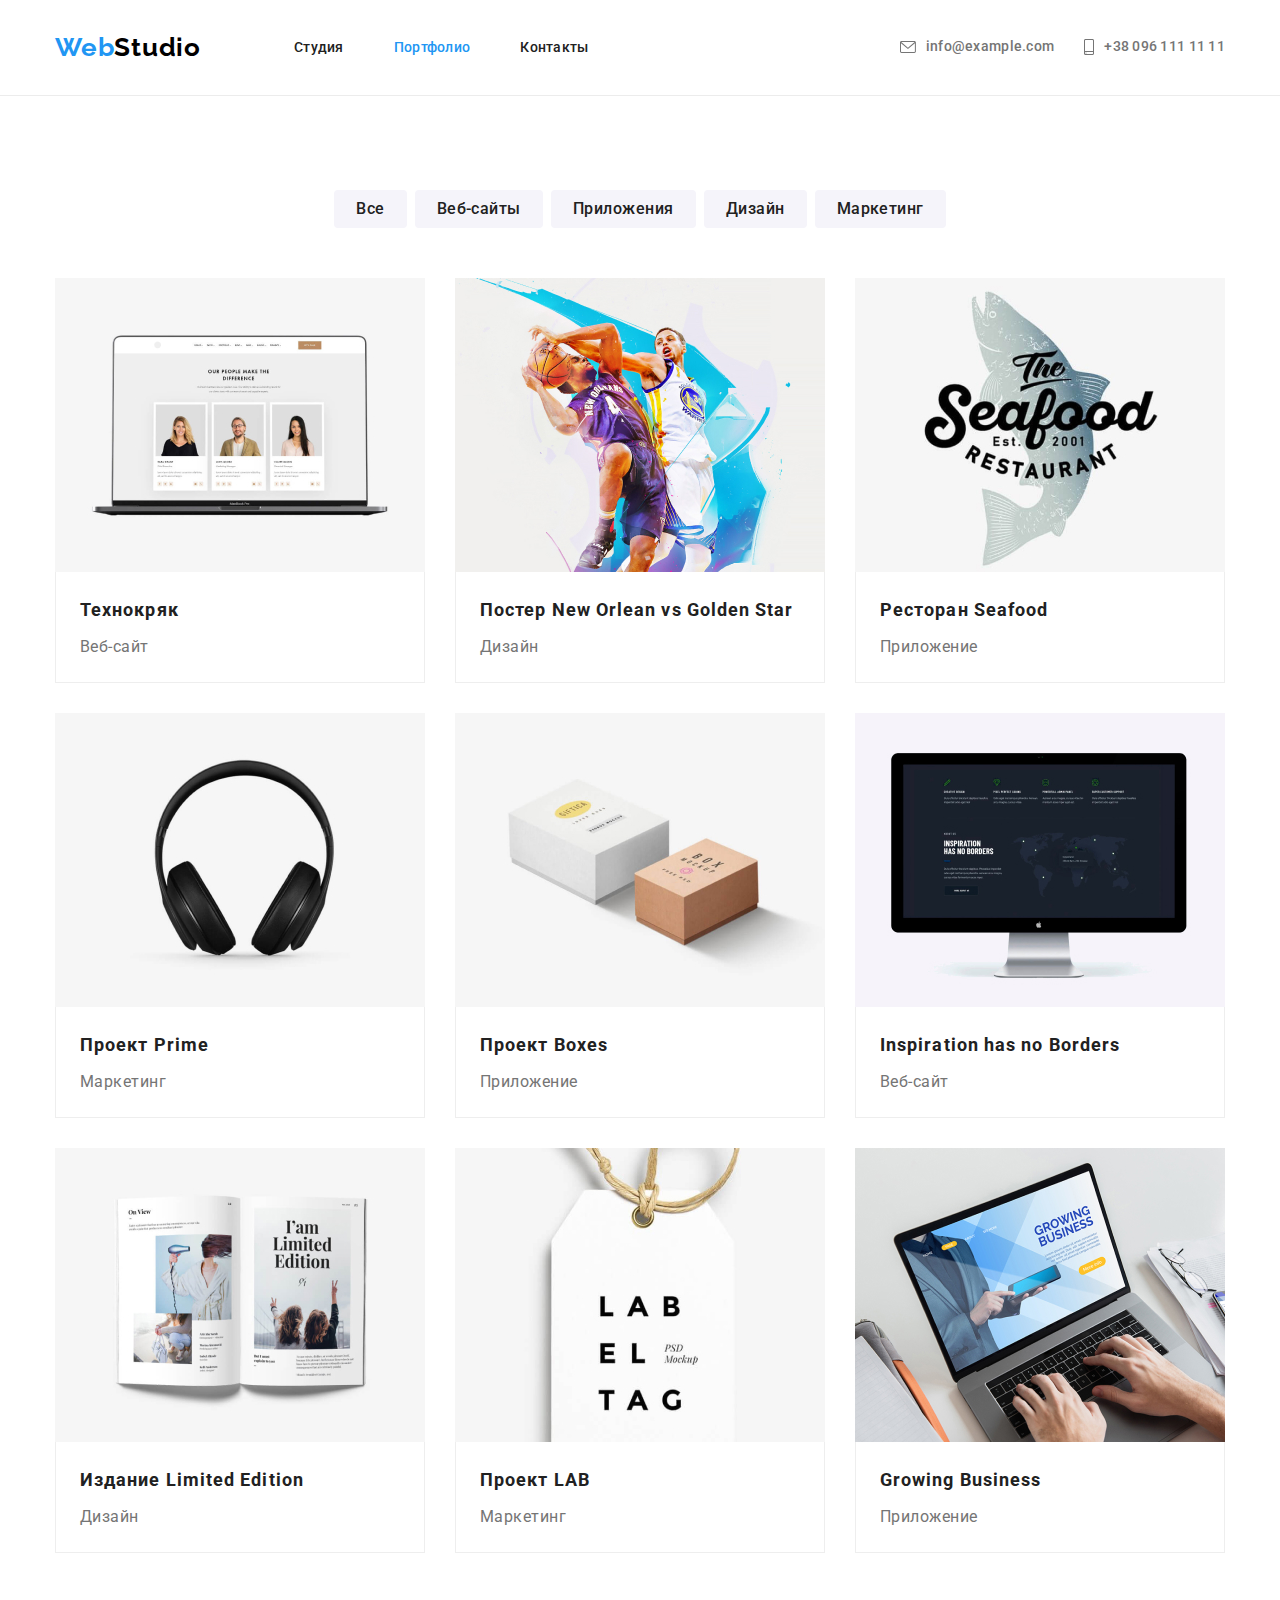
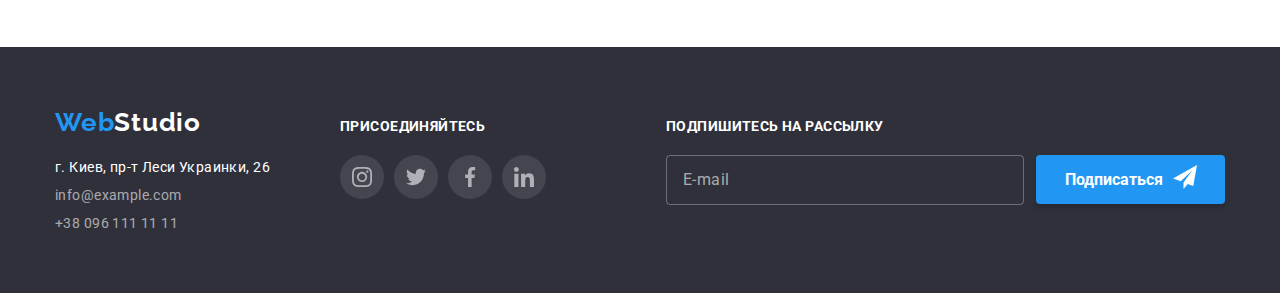
==== portfolio.html @ e426d153 "25041438" ====
<!DOCTYPE html>
<html lang="ru">

<head>
    <meta charset="UTF-8">
    <meta http-equiv="X-UA-Compatible" content="IE=edge">
    <meta name="viewport" content="width=device-width, initial-scale=1.0">
    <title>WebStudio</title>
    <link rel="preconnect" href="https://fonts.googleapis.com">
    <link rel="preconnect" href="https://fonts.gstatic.com" crossorigin>
    <link href="https://fonts.googleapis.com/css2?family=Raleway:wght@700&family=Roboto:wght@400;500;700;900&display=swap" rel="stylesheet">
    <link href="./css/style.css" rel="stylesheet">
    <link rel="stylesheet" href="https://cdnjs.cloudflare.com/ajax/libs/modern-normalize/1.0.0/modern-normalize.min.css" />
    <link rel="stylesheet" href="https://cdnjs.cloudflare.com/ajax/libs/modern-normalize/1.1.0/modern-normalize.min.css"
        integrity="sha512-wpPYUAdjBVSE4KJnH1VR1HeZfpl1ub8YT/NKx4PuQ5NmX2tKuGu6U/JRp5y+Y8XG2tV+wKQpNHVUX03MfMFn9Q=="
        crossorigin="anonymous" referrerpolicy="no-referrer" />
    <!-- <link href="./css/style.css" rel="stylesheet"> -->
    <link href="./css/main.min.css" rel="stylesheet">
</head>

<body>
    <header class="header">
        <div class="container header-container">
            <nav class="nav-bar">
                <a class="link page-logo page-logo_header" href="./index.html">Web<span
                        class="page-logo_span_header">Studio</span></a>
                <ul class="list nav-list">
                    <li class="nav-list__item">
                        <a class="link nav-list__link" href="./index.html">Студия</a>
                    </li>
                    <li class="nav-list__item">
                        <a class="link nav-list__link current" href="./portfolio.html">Портфолио</a>
                    </li>
                    <li class="nav-list__item">
                        <a class="link nav-list__link" href="./index.html">Контакты</a>
                    </li>
                </ul>
            </nav>
            <ul class="list header-contact">
                <li class="header-contact__item">
                    <a class="link contact contacts-mail" href="mailto:info@example.com">
                        <svg class="contact__svg" width="16px" height="12px">
                            <use href="./image/symbol-defs.svg#mail"></use>
                        </svg>info@example.com</a>
                </li>
                <li class="header-contact__item">
                    <a class="link contact contacts-tel" href="tel:+380961111111">
                        <svg class="contact__svg" width="10px" height="16px">
                            <use href="./image/symbol-defs.svg#tel"></use>
                        </svg>+38 096 111 11 11</a>
                </li>
            </ul>
        </div>
    </header>
   <main>
       <section class="section">
<div class="container container-bar">
            <ul class="list btn-bar">
                <li class="btn-bar-item"><button class="selection-btn" type="button">Все</button></li>
                <li class="btn-bar-item"><button class="selection-btn" type="button">Веб-сайты</button></li>
                <li class="btn-bar-item"><button class="selection-btn" type="button">Приложения</button></li>
                <li class="btn-bar-item"><button class="selection-btn" type="button">Дизайн</button></li>
                <li class="btn-bar-item"><button class="selection-btn" type="button">Маркетинг</button></li>
            </ul>
</div>
<div class="container">
            <ul class="list portfolio-list">
                <li class="portfolio-list-item">
                    <a href="" class="portfolio-link link">
                        <div class="overlay-container">
                    <img class="portfolio-img" src="./image/project-1.jpg" alt="Технокряк" width="370" height="294">
                    <p class="overlay">Ресурс предлагает комплексные предложения с разным уровнем функционала и сервисов. Все это позволит посетителю получить исчерпывающие сведения о компании или частном лице.</p>
                    </div>
                    <div class="portfolio-text-box">
                        <h2 class="portfolio-caption">Технокряк</h2>
                        <p class="portfolio-category">Веб-сайт</p>
                    </div></a>
                </li>
                <li class="portfolio-list-item">
                    <a href="" class="portfolio-link link">
                        <div class="overlay-container">
                        <img class="portfolio-img" src="./image/project-2.jpg" alt="Постер" width="370" height="294">
                        <p class="overlay">Ресурс предлагает комплексные предложения с разным уровнем функционала и сервисов. Все это позволит посетителю получить исчерпывающие сведения о компании или частном лице.</p>
                        </div>
                    <div class="portfolio-text-box">
                        <h2 class="portfolio-caption">Постер New Orlean vs Golden Star</h2>
                        <p class="portfolio-category">Дизайн</p>
                    </div></a>
                </li>
                <li class="portfolio-list-item">
                <a href="" class="portfolio-link link">
                    <div class="overlay-container">
                        <img class="portfolio-img" src="./image/project-3.jpg" alt="Приложение" width="370" height="294">
                        <p class="overlay">Ресурс предлагает комплексные предложения с разным уровнем функционала и сервисов. Все это позволит посетителю получить исчерпывающие сведения о компании или частном лице.</p>
                    </div>
                    <div class="portfolio-text-box">
                        <h2 class="portfolio-caption">Ресторан Seafood</h2>
                        <p class="portfolio-category">Приложение</p>
                    </div></a>
                </li>
                <li class="portfolio-list-item">
                    <a href="" class="portfolio-link link">
                    <div class="overlay-container">
                        <img class="portfolio-img" src="./image/project-4.jpg" alt="Маркетинг" width="370" height="294">
                        <p class="overlay">Ресурс предлагает комплексные предложения с разным уровнем функционала и сервисов. Все это позволит посетителю получить исчерпывающие сведения о компании или частном лице.</p>
                    </div>
                    <div class="portfolio-text-box">
                        <h2 class="portfolio-caption">Проект Prime</h2>
                        <p class="portfolio-category">Маркетинг</p>
                    </div></a>
                </li>
                <li class="portfolio-list-item">
                    <a href="" class="portfolio-link link">
                    <div class="overlay-container">
                        <img class="portfolio-img" src="./image/project-5.jpg" alt="Приложение" width="370" height="294">
                        <p class="overlay">Ресурс предлагает комплексные предложения с разным уровнем функционала и сервисов. Все это позволит посетителю получить исчерпывающие сведения о компании или частном лице.</p>
                    </div>
                    <div class="portfolio-text-box">
                        <h2 class="portfolio-caption">Проект Boxes</h2>
                        <p class="portfolio-category">Приложение</p>
                    </div></a>
                </li>
                <li class="portfolio-list-item">
                    <a href="" class="portfolio-link link">
                    <div class="overlay-container">
                        <img class="portfolio-img" src="./image/project-6.jpg" alt="Веб-сайт" width="370" height="294">
                        <p class="overlay">Ресурс предлагает комплексные предложения с разным уровнем функционала и сервисов. Все это позволит посетителю получить исчерпывающие сведения о компании или частном лице.</p>
                    </div>
                    <div class="portfolio-text-box">
                        <h2 class="portfolio-caption">Inspiration has no Borders</h2>
                        <p class="portfolio-category">Веб-сайт</p>
                    </div></a>
                </li>
                <li class="portfolio-list-item">
                    <a href="" class="portfolio-link link">
                    <div class="overlay-container">
                        <img class="portfolio-img" src="./image/project-7.jpg" alt="Дизайн" width="370" height="294">
                        <p class="overlay">Ресурс предлагает комплексные предложения с разным уровнем функционала и сервисов. Все это позволит посетителю получить исчерпывающие сведения о компании или частном лице.</p>
                    </div>
                    <div class="portfolio-text-box">
                        <h2 class="portfolio-caption">Издание Limited Edition</h2>
                        <p class="portfolio-category">Дизайн</p>
                    </div></a>
                </li>
                <li class="portfolio-list-item">
                    <a href="" class="portfolio-link link">
                    <div class="overlay-container">
                        <img class="portfolio-img" src="./image/project-8.jpg" alt="Постер" width="370" height="294">
                        <p class="overlay">Ресурс предлагает комплексные предложения с разным уровнем функционала и сервисов. Все это позволит посетителю получить исчерпывающие сведения о компании или частном лице.</p>
                    </div>
                    <div class="portfolio-text-box">
                        <h2 class="portfolio-caption">Проект LAB</h2>
                        <p class="portfolio-category">Маркетинг</p>
                   </div></a>
                </li>
                <li class="portfolio-list-item">
                    <a href="" class="portfolio-link link">
                    <div class="overlay-container">
                        <img class="portfolio-img" src="./image/project-9.jpg" alt="Приложение" width="370" height="294">
                        <p class="overlay">Ресурс предлагает комплексные предложения с разным уровнем функционала и сервисов. Все это позволит посетителю получить исчерпывающие сведения о компании или частном лице.</p>
                    </div>
                    <div class="portfolio-text-box">
                        <h2 class="portfolio-caption">Growing Business</h2>
                        <p class="portfolio-category">Приложение</p>
                    </div></a>
                </li>
            </ul>
</div>
       </section>
   </main>
    <footer class="page-footer">
        <div class="container footer-container">
            <div class="addres-container">
                <div class="page-logo_footer-container">
                    <a class="link page-logo_footer page-logo" href="./index.html">Web<span
                            class="page-logo__span_footer">Studio</span></a>
                </div>
                <address class="footer-address">
                    <ul class="list footer-address-list">
                        <li class="footer-address-list-item">
                            <a class="link footer-address-link" href="https://goo.gl/maps/qbivKNQmzpoVFrAQ6" target="_blank"
                                rel="noopener noreferrer">
                                г. Киев, пр-т Леси Украинки, 26
                            </a>
                        </li>
                        <li class="footer-address-list-item">
                            <a class="link footer-mail-link" href="mailto:info@example.com">info@example.com</a>
                        </li>
                        <li class="footer-address-list-item">
                            <a class="link footer-tel-link" href="tel:+380961111111">+38 096 111 11 11</a>
                        </li>
                    </ul>
                </address>
            </div>
            <div>
                <h2 class="social-title">присоединяйтесь</h2>
                <ul class="list soc-bar">
                    <li class="soc-item"><a href="" class="soc-link soc-link-footer">
                            <svg class="soc-svg">
                                <use href="./image/symbol-defs.svg#instagram"></use>
                            </svg>
                        </a></li>
                    <li class="soc-item"><a href="" class="soc-link soc-link-footer">
                            <svg class="soc-svg">
                                <use href="./image/symbol-defs.svg#twitter"></use>
                            </svg>
                        </a></li>
                    <li class="soc-item"><a href="" class="soc-link soc-link-footer">
                            <svg class="soc-svg">
                                <use href="./image/symbol-defs.svg#facebook"></use>
                            </svg>
                        </a></li>
                    <li class="soc-item"><a href="" class="soc-link soc-link-footer">
                            <svg class="soc-svg">
                                <use href="./image/symbol-defs.svg#linkedin"></use>
                            </svg>
                        </a></li>
                </ul>
            </div>
                <div class="subscribe-box">
                    <h2 class="social-title">Подпишитесь на рассылку</h2>
                    <form class="subscribe-form">
                            <input type="email" class="subscribe-input" placeholder="E-mail" required>
                            <button type="submit" class="modal-button modal-button-subscribe">Подписаться
                                <svg class="subscribe-svg" width="24px" height="24px">
                                    <use href="./image/symbol-defs.svg#send"></use>
                                </svg>
                            </button>
                    </form>
                </div>
        </div>
    </footer> 
</body>
</html>
---- css/style.css ----
/*=====START PAGE STUDIO=====*/
/*=====START HEADER=====*/

/*=====END HEADER=====*/
/*=====START MAIN=====*/

/*===START HERO===*/


/*===END HERO===*/




/*=====END MAIN=====*/
/*=====START FOOTER=====*/

/*=====END FOOTER=====*/
/*=====START PAGE PORTFOLIO=====*/
/*=====START MAIN=====*/


/*=====END MAIN=====*/
/*=====END PAGE PORTFOLIO=====*/



/* MODAL-WINDOW */

.modal-button-submit {

}
/* ===========HIDDEN============= */

/* ===========HIDDEN============= */
---- css/style.css ----
/*=====START PAGE STUDIO=====*/
/*=====START HEADER=====*/

/*=====END HEADER=====*/
/*=====START MAIN=====*/

/*===START HERO===*/


/*===END HERO===*/




/*=====END MAIN=====*/
/*=====START FOOTER=====*/

/*=====END FOOTER=====*/
/*=====START PAGE PORTFOLIO=====*/
/*=====START MAIN=====*/


/*=====END MAIN=====*/
/*=====END PAGE PORTFOLIO=====*/



/* MODAL-WINDOW */

.modal-button-submit {

}
/* ===========HIDDEN============= */

/* ===========HIDDEN============= */
---- css/main.min.css ----
:root{--accent-color: #2196f3;--title-color: #212121;--content-color: #757575;--second-content-color: #AFB1B8;--bg-color: #2f303a;--bg-btn-color-portfolio: #f5f4fa;--second-title-color: #ffffff;--first-font-family: "Roboto", sans-serif;--second-font-family: "Raleway", sans-serif}body{font-family:var(--first-font-family);color:var(--title-color)}h1,h2,h3,h4,p{margin-top:0;margin-bottom:0}button{padding:0;border:none;font:inherit;color:inherit;background-color:transparent}ul,ol{margin-top:0;margin-bottom:0;padding-left:0;list-style:none}img{display:block;max-width:100%;height:auto}.list{list-style:none}.link{text-decoration:none}body{font-family:var(--first-font-family);color:var(--title-color)}.section{padding-top:94px;padding-bottom:94px}.container{width:1200px;padding-left:15px;padding-right:15px;margin-left:auto;margin-right:auto}.page-logo{font-family:var(--second-font-family);font-weight:700;font-size:26px;line-height:1.19;letter-spacing:0.03em;color:#2196f3}.modal-button{display:flex;padding-left:32px;padding-right:32px;padding-top:10px;padding-bottom:10px;margin-left:auto;margin-right:auto;background:var(--accent-color);box-shadow:0px 4px 4px rgba(0,0,0,0.15);border-radius:4px;color:var(--second-title-color);cursor:pointer;font-family:var(--first-font-family);font-style:normal;font-weight:700;font-size:16px;line-height:1.87;transition:background-color 250ms cubic-bezier(0.4, 0, 0.2, 1)}.modal-button:hover,.modal-button:focus{background:#188ce8}.soc-bar{display:flex;justify-content:center}.soc-link{display:flex;width:44px;height:44px;justify-content:center;align-items:center;border-radius:50%;color:var(--second-content-color);transition:background-color 250ms cubic-bezier(0.4, 0, 0.2, 1)}.soc-link:hover,.soc-link:focus{background:var(--accent-color)}.soc-item:not(:last-child){margin-right:10px}.soc-svg{width:20px;height:20px;fill:currentColor}.soc-link:hover .soc-svg,.soc-link:focus .soc-svg{color:#ffffff}header{border-bottom:1px solid #ECECEC;padding-top:32px;padding-bottom:32px}.header-container{display:flex;align-items:center;justify-content:space-between}.page-logo_header{margin-right:93px}.page-logo_span_header{color:#000}.nav-bar{display:flex;align-items:center}.nav-list{display:flex;align-items:center}.nav-list__item:not(:last-child){margin-right:50px}.nav-list__link{font-weight:500;font-size:14px;line-height:1.14;letter-spacing:0.02em;color:var(--title-color);transition:color 250ms cubic-bezier(0.4, 0, 0.2, 1)}.nav-list__link:hover,.nav-list__link:focus{color:var(--accent-color)}.nav-list__link.current{color:var(--accent-color)}.header-contact{display:flex}.contact{display:flex;align-items:center;font-weight:500;font-size:14px;line-height:1.14;letter-spacing:0.02em;color:var(--content-color);transition:color 250ms cubic-bezier(0.4, 0, 0.2, 1)}.contact:hover,.contact:focus{color:var(--accent-color)}.header-contact__item:not(:last-child){margin-right:30px}.contact__svg{align-self:center;fill:currentColor;margin-right:10px}.contact:hover .contact__svg,.contact:focus .contact__svg{color:var(--accent-color)}.page-footer{background:var(--bg-color);padding-top:60px;padding-bottom:60px}.footer-container{display:flex;align-items:baseline}.page-logo__span_footer{color:var(--second-title-color)}.page-logo_footer-container{margin-bottom:20px}.footer-address-list-item:not(:last-child){margin-bottom:10px}.footer-address-link{font-style:normal;font-weight:400;font-size:14px;line-height:1.71px;letter-spacing:0.03em;color:var(--second-title-color);transition:color 250ms cubic-bezier(0.4, 0, 0.2, 1)}.footer-address-link:hover,.footer-address-link:focus{color:var(--accent-color)}.footer-mail-link{font-style:normal;font-weight:400;font-size:14px;line-height:1.71px;letter-spacing:0.03em;color:rgba(255,255,255,0.6);transition:color 250ms cubic-bezier(0.4, 0, 0.2, 1)}.footer-mail-link:hover,.footer-mail-link:focus{color:var(--accent-color)}.footer-tel-link{font-style:normal;font-weight:400;font-size:14px;line-height:1.71px;letter-spacing:0.03em;color:rgba(255,255,255,0.6);transition:color 250ms cubic-bezier(0.4, 0, 0.2, 1)}.footer-tel-link:hover,.footer-tel-link:focus{color:var(--accent-color)}.addres-container{margin-right:70px}.social-title{font-weight:700;font-size:14px;line-height:1.14;letter-spacing:0.03em;text-transform:uppercase;color:var(--second-title-color);margin-bottom:20px}.soc-link-footer{background-color:rgba(255,255,255,0.1);transition:background-color 250ms cubic-bezier(0.4, 0, 0.2, 1)}.visually-hiden{position:absolute;width:1px;height:1px;margin:-1px;border:0;padding:0;white-space:nowrap;clip-path:inset(100%);clip:rect(0 0 0 0);overflow:hidden}.selection-btn{font-weight:500;font-size:16px;line-height:1.62;text-align:center;letter-spacing:0.03em;color:var(--title-color);background:var(--bg-btn-color-portfolio);border-radius:4px;cursor:pointer;padding-left:22px;padding-right:22px;padding-top:6px;padding-bottom:6px;transition:color 250ms cubic-bezier(0.4, 0, 0.2, 1),box-shadow 250ms cubic-bezier(0.4, 0, 0.2, 1),background-color 250ms cubic-bezier(0.4, 0, 0.2, 1)}.selection-btn:hover,.selection-btn:focus{background:var(--accent-color);color:var(--second-title-color);cursor:pointer;box-shadow:0px 3px 1px rgba(0,0,0,0.1),0px 1px 2px rgba(0,0,0,0.08),0px 2px 2px rgba(0,0,0,0.12)}.container-bar{padding-bottom:50px}.btn-bar{display:flex;justify-content:center;cursor:pointer}.btn-bar-item:not(:last-child){margin-right:8px}.hero-section{padding-top:200px;padding-bottom:200px;background:var(--bg-color);text-align:center;background-image:linear-gradient(to right, rgba(47,48,58,0.4), rgba(47,48,58,0.4)),url(../image/background.jpg);background-repeat:no-repeat;background-position:center;background-size:cover}.top-caption{font-weight:900;font-size:44px;line-height:1.36;text-align:center;letter-spacing:0.06em;text-transform:uppercase;color:var(--second-title-color)}.modal-button-hero{margin-top:30px}.about-section{padding-top:0}.about-list{display:flex;justify-content:center}.about-caption{font-weight:700;font-size:36px;line-height:1.16;text-align:center;letter-spacing:0.03em;margin-bottom:50px;color:var(--title-color)}.about-list-item{position:relative}.about-list-item:not(:last-child){margin-right:30px}.about-overlay{font-family:var(--first-font-family);font-weight:700;font-size:14px;line-height:1.14;text-align:center;letter-spacing:0.03em;text-transform:uppercase;color:var(--second-title-color);background:rgba(47,48,58,0.8);width:100%;height:70px;padding-top:27px;padding-bottom:27px;position:absolute;bottom:0%;right:0%}.specificity-section{justify-content:center}.specificity-list{display:flex}.specificity-list-item{width:270px}.specificity-list-item:not(:last-child){margin-right:30px}.spc-div{display:flex;height:120px;width:270px;background-color:#f5f4fa;margin-bottom:30px;justify-content:center;align-items:center}.spc-svg{height:70px;width:70px}.specificity-list-caption{font-weight:700;font-size:14px;line-height:1.14;letter-spacing:0.03em;text-transform:uppercase;margin-bottom:10px;color:var(--title-color)}.specificity-content{font-weight:500;font-size:14px;line-height:1.71;letter-spacing:0.03em;color:var(--content-color)}.team-section{justify-content:center;background:#F5F4FA}.team-list-item{background:var(--content-color);box-shadow:0px 1px 3px rgba(0,0,0,0.12),0px 1px 1px rgba(0,0,0,0.14),0px 2px 1px rgba(0,0,0,0.2);border-radius:4px 4px 4px 4px}.team-list-item:not(:last-child){margin-right:30px}.team-caption{margin-bottom:50px;font-weight:700;font-size:36px;line-height:1.16;text-align:center;letter-spacing:0.03em;color:var(--title-color)}.team-profession{margin-bottom:10px}.team-img{border-radius:4px 4px 0px 0px}.team-text{padding-top:30px;padding-bottom:30px;background:#ffffff;border-radius:0px 0px 4px 4px}.team-name{margin-bottom:10px;font-weight:500;font-size:16px;line-height:1.18;text-align:center;letter-spacing:0.03em}.team-profession{font-weight:400;font-size:16px;line-height:1.18;text-align:center;letter-spacing:0.03em;color:var(--content-color)}.team-list{display:flex}.progect-title{font-family:var(--first-font-family);font-weight:700;font-size:36px;line-height:1.16;text-align:center;letter-spacing:0.03em}.progects{display:flex;justify-content:center;align-items:center;margin-top:50px}.progect-item:not(:last-child){margin-right:30px}.progect-link{display:flex;justify-content:center;align-items:center;width:170px;height:92px;color:var(--second-content-color);border-radius:4px;border:solid 1px;transition:color 250ms cubic-bezier(0.4, 0, 0.2, 1),border-color 250ms cubic-bezier(0.4, 0, 0.2, 1)}.progect-link:hover,.progect-link:focus{color:var(--accent-color)}.progect-svg{fill:currentColor}.progect-link:hover .progect-svg,.progect-link:focus .progect-svg{color:var(--accent-color)}.portfolio-caption{margin-bottom:4px;font-weight:700;font-size:18px;line-height:2;letter-spacing:0.06em;color:var(--title-color)}.portfolio-category{font-weight:normal;font-size:16px;line-height:1.87;letter-spacing:0.03em;color:var(--content-color)}.portfolio-list{display:flex;flex-wrap:wrap}.portfolio-list-item{width:370px;margin-right:30px;margin-bottom:30px}.portfolio-list-item:nth-last-child(-n+3){margin-bottom:0}.portfolio-list-item:nth-child(3n){margin-right:0}.portfolio-text-box{padding-top:20px;padding-bottom:20px;padding-left:24px;padding-right:24px;border-right:1px solid #eeeeee;border-left:1px solid #eeeeee;border-bottom:1px solid #eeeeee}.portfolio-link{transition:box-shadow 250ms cubic-bezier(0.4, 0, 0.2, 1)}.portfolio-link:hover,.portfolio-link:focus{display:block;box-shadow:0px 1px 1px rgba(0,0,0,0.12),0px 4px 4px rgba(0,0,0,0.06),1px 4px 6px rgba(0,0,0,0.16)}.overlay-container{position:relative;overflow:hidden}.overlay{font-family:var(--first-font-family);color:var(--second-title-color);font-weight:400;font-size:18px;line-height:1.55;letter-spacing:0.03em;padding-left:24px;padding-right:24px;padding-top:63px;padding-bottom:63px;position:absolute;top:0%;left:0%;width:100%;height:100%;background:rgba(33,150,243,0.9);overflow:auto;transform:translateY(100%);transition:transform 250ms cubic-bezier(0.4, 0, 0.2, 1)}.portfolio-link:hover .overlay,.portfolio-link:focus .overlay{transform:translateY(0%)}.backdrop{position:fixed;left:0%;top:0%;width:100vw;height:100vh;background:rgba(0,0,0,0.2);transition:opacity 250ms cubic-bezier(0.4, 0, 0.2, 1),visibility 250ms cubic-bezier(0.4, 0, 0.2, 1)}.backdrop.is-hidden{opacity:0;visibility:hidden;pointer-events:none}.modal{display:block;padding:40px;position:absolute;top:50%;left:50%;transform:translate(-50%, -50%);width:528px;background:#FFFFFF;border-radius:4px 4px 4px 4px}.backdrop-modal-button{position:absolute;top:8px;right:8px;width:30px;height:30px;border-radius:50%;border:1px solid rgba(0,0,0,0.1);justify-content:center;align-items:center;color:#000;cursor:pointer}.modal-button-svg{fill:currentColor;transition:fill 250ms cubic-bezier(0.4, 0, 0.2, 1)}.backdrop-modal-button:hover .modal-button-svg,.backdrop-modal-button:focus .modal-button-svg{fill:var(--accent-color)}.modal-form{font-weight:400}.modal-title{margin-bottom:12px;font-family:var(--first-font-family);font-weight:700;font-size:20px;line-height:1.15;text-align:center;letter-spacing:0.03em;color:var(--title-color)}.modal-label{display:inline-block;margin-bottom:4px;font-size:12px;line-height:1.16;letter-spacing:0.01em;color:var(--content-color)}.modal-input-box{position:relative;width:100%;height:100%;margin-bottom:10px}.modal-imput{padding-left:42px;width:100%;height:40px;border:1px solid rgba(33,33,33,0.2);box-sizing:border-box;border-radius:4px;transition:border-color 250ms cubic-bezier(0.4, 0, 0.2, 1)}.modal-imput:focus{outline:none;border-color:var(--accent-color)}.modal-input-svg{position:absolute;top:50%;transform:translateY(-50%);left:12px;fill:#212121;transition:fill 250ms cubic-bezier(0.4, 0, 0.2, 1)}.modal-imput:focus+.modal-input-svg{fill:var(--accent-color)}.modal-comment{padding-top:12px;padding-bottom:12px;padding-left:16px;padding-right:16px;margin-bottom:20px;width:100%;height:120px;border:1px solid rgba(33,33,33,0.2);box-sizing:border-box;border-radius:4px;resize:none;transition:border-color 250ms cubic-bezier(0.4, 0, 0.2, 1)}.modal-comment:focus{outline:none;border-color:var(--accent-color)}.modal-comment::placeholder{font-weight:400;font-size:14px;line-height:16px;letter-spacing:0.01em;color:rgba(117,117,117,0.5)}.conditions-box{display:flex;justify-content:center;align-items:center;margin-bottom:30px;font-size:12px;line-height:1.16;letter-spacing:0.01em;color:var(--content-color);margin-bottom:30px}.conditions-link{margin-left:4px;color:#2196F3}.codition-label{display:flex;align-items:center}.codition-label::before{content:"";display:inline-block;width:16px;height:15px;border-radius:4px;border:2px solid #212121;margin-right:9px;transform:background-color 250ms cubic-bezier(0.4, 0, 0.2, 1)}.conditions-check:checked+.codition-label::before{background-color:var(--accent-color);background-image:url(../image/checked.svg);background-repeat:no-repeat;background-position:50% 50%;border:0}.conditions-check:hover+.codition-label::before,.conditions-check:focus+.codition-label::before{border-color:var(--accent-color)}.subscribe-box{margin-left:auto}.subscribe-form{display:flex;align-items:center}.subscribe-input::placeholder{font-weight:400;font-size:16px;line-height:1.25;letter-spacing:0.03em;color:rgba(255,255,255,0.6)}.subscribe-input{width:358px;height:50px;padding-left:16px;align-items:center;background-color:transparent;border:1px solid rgba(255,255,255,0.3);border-radius:4px;font-weight:400;font-size:16px;line-height:1.25;letter-spacing:0.03em;color:var(--second-title-color)}.modal-button-subscribe{margin-left:12px;padding-left:29px;padding-right:28px}.subscribe-svg{fill:currentColor;margin-left:10px}
/*# sourceMappingURL=main.min.css.map */
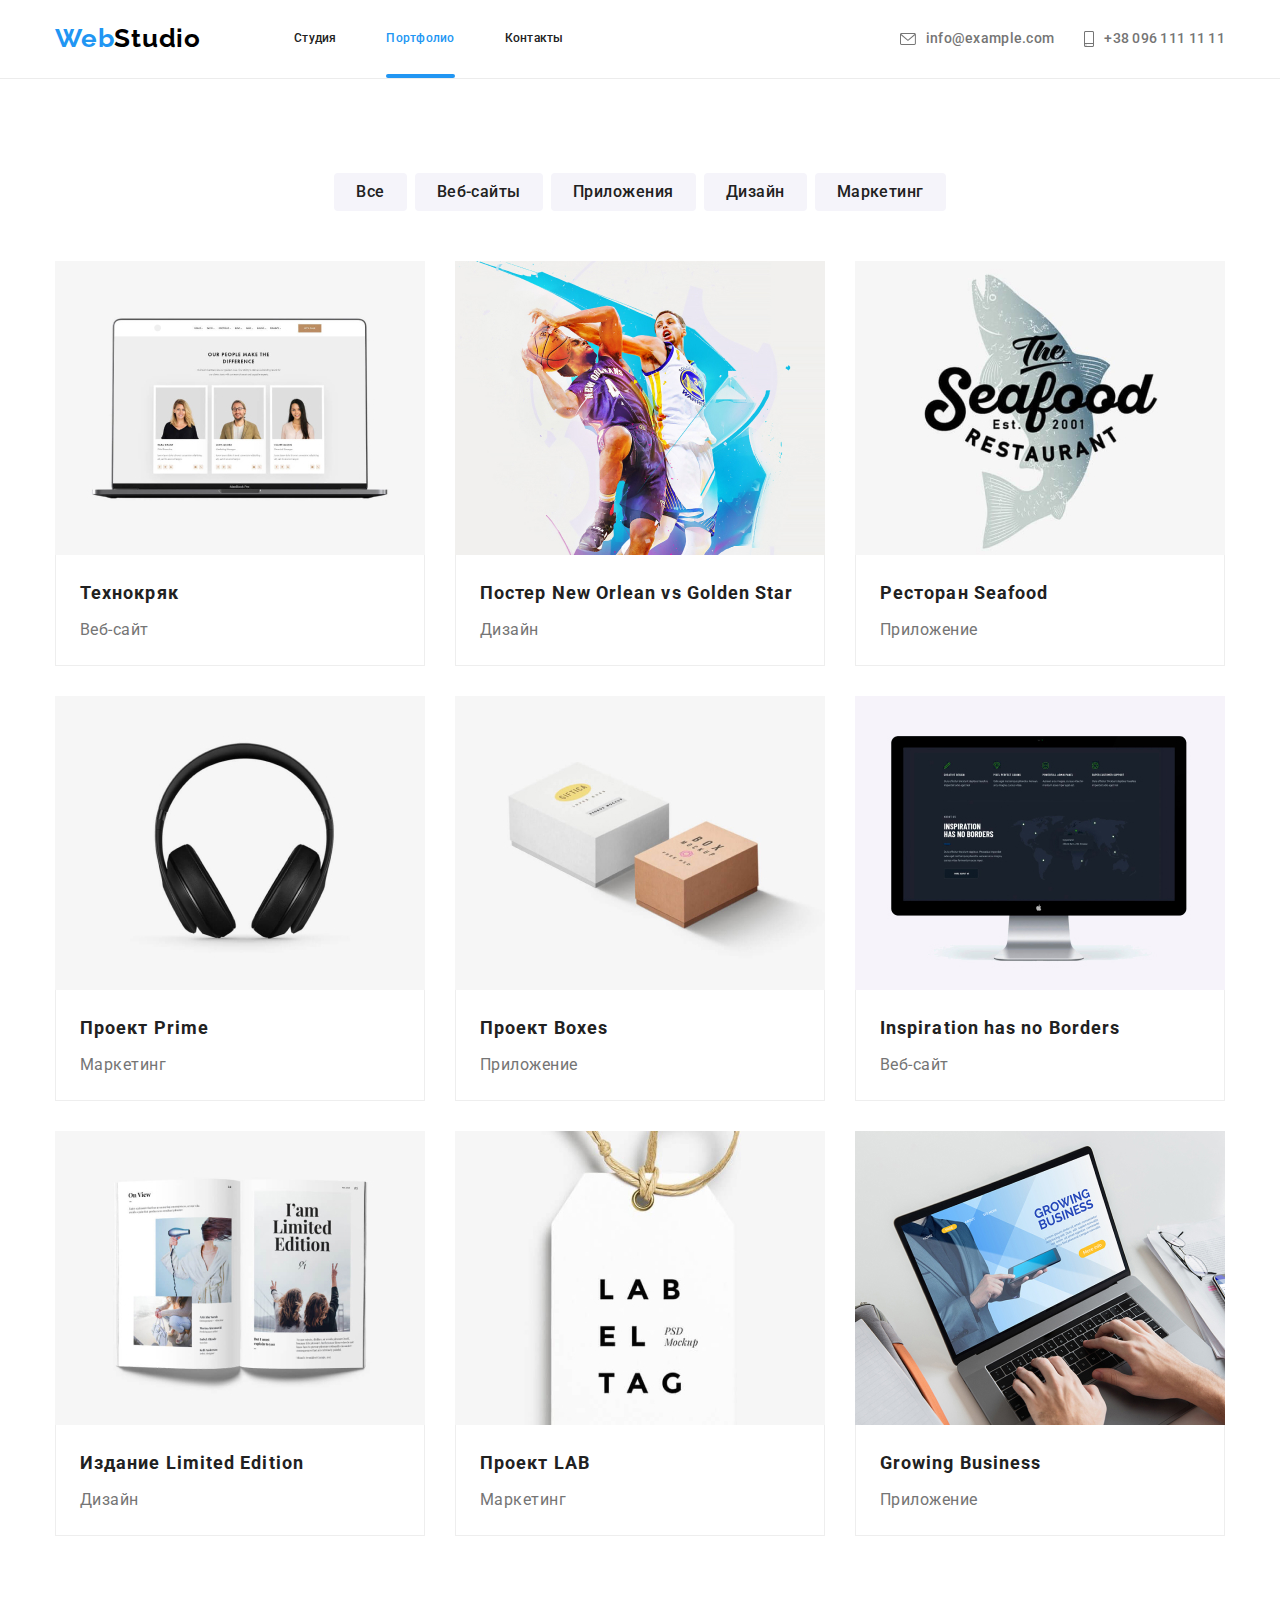
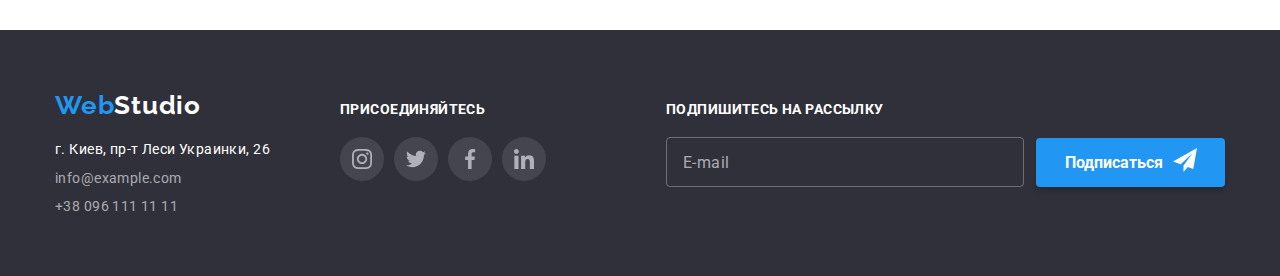
==== commit e1ff49b4: "04051732" ====
--- a/portfolio.html
+++ b/portfolio.html
@@ -19,39 +19,90 @@
 </head>
 
 <body>
-    <header class="header">
-        <div class="container header-container">
-            <nav class="nav-bar">
-                <a class="link page-logo page-logo_header" href="./index.html">Web<span
-                        class="page-logo_span_header">Studio</span></a>
-                <ul class="list nav-list">
-                    <li class="nav-list__item">
-                        <a class="link nav-list__link" href="./index.html">Студия</a>
-                    </li>
-                    <li class="nav-list__item">
-                        <a class="link nav-list__link current" href="./portfolio.html">Портфолио</a>
-                    </li>
-                    <li class="nav-list__item">
-                        <a class="link nav-list__link" href="./index.html">Контакты</a>
-                    </li>
-                </ul>
-            </nav>
-            <ul class="list header-contact">
-                <li class="header-contact__item">
-                    <a class="link contact contacts-mail" href="mailto:info@example.com">
-                        <svg class="contact__svg" width="16px" height="12px">
-                            <use href="./image/symbol-defs.svg#mail"></use>
-                        </svg>info@example.com</a>
-                </li>
-                <li class="header-contact__item">
-                    <a class="link contact contacts-tel" href="tel:+380961111111">
-                        <svg class="contact__svg" width="10px" height="16px">
-                            <use href="./image/symbol-defs.svg#tel"></use>
-                        </svg>+38 096 111 11 11</a>
+<header class="header">
+    <div class="container header-container">
+        <a class="link page-logo page-logo_header" href="./index.html">Web<span
+                class="page-logo_span_header">Studio</span></a>
+        <nav class="nav-bar">
+            <ul class="list nav-list">
+                <li class="nav-list__item">
+                    <a class="link nav-list__link" href="./index.html">Студия</a>
+                </li>
+                <li class="nav-list__item">
+                    <a class="link nav-list__link current" href="./portfolio.html">Портфолио</a>
+                </li>
+                <li class="nav-list__item">
+                    <a class="link nav-list__link" href="./index.html">Контакты</a>
+                </li>
+            </ul>
+        </nav>
+        <ul class="list header-contact">
+            <li class="header-contact__item">
+                <a class="link contact contacts-mail" href="mailto:info@example.com">
+                    <svg class="contact__svg" width="16px" height="12px">
+                        <use href="./image/symbol-defs.svg#mail"></use>
+                    </svg>info@example.com</a>
+            </li>
+            <li class="header-contact__item">
+                <a class="link contact contacts-tel" href="tel:+380961111111">
+                    <svg class="contact__svg" width="10px" height="16px">
+                        <use href="./image/symbol-defs.svg#tel"></use>
+                    </svg>+38 096 111 11 11</a>
+            </li>
+        </ul>
+        <button type="button" class="button menu-btn" data-menu-open>
+            <svg class="menu-btn__icon" width="40px" height="40px">
+                <use href="./image/symbol-defs.svg#menu-icon"></use>
+            </svg>
+        </button>
+    </div>
+    <!-- ==============================MOBILE-MENU-START=========================== -->
+    <div class="mobile-menu" data-menu>
+        <div class="container mobile-menu__container">
+            <button type="button" class="buttuo mobile-menu__slose-btn" data-menu-close>
+                <svg class="mobile-menu__icon" width="40px" height="40px">
+                    <use href="./image/symbol-defs.svg#close-mobile"></use>
+                </svg>
+            </button>
+            <ul class="list mobile-menu__list">
+                <li class="mobile-menu__list-item">
+                    <a href="./index.html" class="link mobile-menu__link current">Студия</a>
+                </li>
+                <li class="mobile-menu__list-item">
+                    <a href="./portfolio.html" class="link mobile-menu__link">Портфолио</a>
+                </li>
+                <li class="mobile-menu__list-item">
+                    <a href="" class="link mobile-menu__link">Контакты</a>
+                </li>
+            </ul>
+            <ul class="list mobile-menu__contact">
+                <li class="mobile-menu__contact_item">
+                    <a class="link mobile-menu__contact_link" href="tel:+380961111111">
+                        +38 096 111 11 11</a>
+                </li>
+                <li class="mobile-menu__contact_item">
+                    <a class="link mobile-menu__contact_link_mail" href="mailto:info@example.com">
+                        info@example.com</a>
+                </li>
+            </ul>
+            <ul class="list mobile-menu__soc-bar">
+                <li class="mobile-menu__soc-bar-item">
+                    <a href="" class="link mobile-menu__soc-bar-link">twitter</a>
+                </li>
+                <li class="mobile-menu__soc-bar-item">
+                    <a href="" class="link mobile-menu__soc-bar-link">facebook</a>
+                </li>
+                <li class="mobile-menu__soc-bar-item">
+                    <a href="" class="link mobile-menu__soc-bar-link">linkedin</a>
+                </li>
+                <li class="mobile-menu__soc-bar-item">
+                    <a href="" class="link mobile-menu__soc-bar-link">instagram</a>
                 </li>
             </ul>
         </div>
-    </header>
+    </div>
+    <!-- ==============================MOBILE-MENU-END=========================== -->
+</header>
    <main>
        <section class="section">
 <div class="container container-bar">
@@ -170,7 +221,7 @@
    </main>
     <footer class="page-footer">
         <div class="container footer-container">
-            <div class="addres-container">
+            <div class="footer-container__item addres-container">
                 <div class="page-logo_footer-container">
                     <a class="link page-logo_footer page-logo" href="./index.html">Web<span
                             class="page-logo__span_footer">Studio</span></a>
@@ -192,7 +243,7 @@
                     </ul>
                 </address>
             </div>
-            <div>
+            <div class="footer-container__item">
                 <h2 class="social-title">присоединяйтесь</h2>
                 <ul class="list soc-bar">
                     <li class="soc-item"><a href="" class="soc-link soc-link-footer">
@@ -217,18 +268,19 @@
                         </a></li>
                 </ul>
             </div>
-                <div class="subscribe-box">
-                    <h2 class="social-title">Подпишитесь на рассылку</h2>
-                    <form class="subscribe-form">
-                            <input type="email" class="subscribe-input" placeholder="E-mail" required>
-                            <button type="submit" class="modal-button modal-button-subscribe">Подписаться
-                                <svg class="subscribe-svg" width="24px" height="24px">
-                                    <use href="./image/symbol-defs.svg#send"></use>
-                                </svg>
-                            </button>
-                    </form>
-                </div>
+            <div class="footer-container__item subscribe-box">
+                <h2 class="social-title">Подпишитесь на рассылку</h2>
+                <form class="subscribe-form">
+                    <input type="email" class="subscribe-input" placeholder="E-mail" required>
+                    <button type="submit" class="modal-button modal-button-subscribe">Подписаться
+                        <svg class="subscribe-svg" width="24px" height="24px">
+                            <use href="./image/symbol-defs.svg#send"></use>
+                        </svg>
+                    </button>
+                </form>
+            </div>
         </div>
-    </footer> 
+    </footer>
+    <script src="./js/menu.js"></script>
 </body>
 </html>--- a/css/main.min.css
+++ b/css/main.min.css
@@ -1,2 +1,2 @@
-:root{--accent-color: #2196f3;--title-color: #212121;--content-color: #757575;--second-content-color: #AFB1B8;--bg-color: #2f303a;--bg-btn-color-portfolio: #f5f4fa;--second-title-color: #ffffff;--first-font-family: "Roboto", sans-serif;--second-font-family: "Raleway", sans-serif}body{font-family:var(--first-font-family);color:var(--title-color)}h1,h2,h3,h4,p{margin-top:0;margin-bottom:0}button{padding:0;border:none;font:inherit;color:inherit;background-color:transparent}ul,ol{margin-top:0;margin-bottom:0;padding-left:0;list-style:none}img{display:block;max-width:100%;height:auto}.list{list-style:none}.link{text-decoration:none}body{font-family:var(--first-font-family);color:var(--title-color)}.section{padding-top:94px;padding-bottom:94px}.container{width:1200px;padding-left:15px;padding-right:15px;margin-left:auto;margin-right:auto}.page-logo{font-family:var(--second-font-family);font-weight:700;font-size:26px;line-height:1.19;letter-spacing:0.03em;color:#2196f3}.modal-button{display:flex;padding-left:32px;padding-right:32px;padding-top:10px;padding-bottom:10px;margin-left:auto;margin-right:auto;background:var(--accent-color);box-shadow:0px 4px 4px rgba(0,0,0,0.15);border-radius:4px;color:var(--second-title-color);cursor:pointer;font-family:var(--first-font-family);font-style:normal;font-weight:700;font-size:16px;line-height:1.87;transition:background-color 250ms cubic-bezier(0.4, 0, 0.2, 1)}.modal-button:hover,.modal-button:focus{background:#188ce8}.soc-bar{display:flex;justify-content:center}.soc-link{display:flex;width:44px;height:44px;justify-content:center;align-items:center;border-radius:50%;color:var(--second-content-color);transition:background-color 250ms cubic-bezier(0.4, 0, 0.2, 1)}.soc-link:hover,.soc-link:focus{background:var(--accent-color)}.soc-item:not(:last-child){margin-right:10px}.soc-svg{width:20px;height:20px;fill:currentColor}.soc-link:hover .soc-svg,.soc-link:focus .soc-svg{color:#ffffff}header{border-bottom:1px solid #ECECEC;padding-top:32px;padding-bottom:32px}.header-container{display:flex;align-items:center;justify-content:space-between}.page-logo_header{margin-right:93px}.page-logo_span_header{color:#000}.nav-bar{display:flex;align-items:center}.nav-list{display:flex;align-items:center}.nav-list__item:not(:last-child){margin-right:50px}.nav-list__link{font-weight:500;font-size:14px;line-height:1.14;letter-spacing:0.02em;color:var(--title-color);transition:color 250ms cubic-bezier(0.4, 0, 0.2, 1)}.nav-list__link:hover,.nav-list__link:focus{color:var(--accent-color)}.nav-list__link.current{color:var(--accent-color)}.header-contact{display:flex}.contact{display:flex;align-items:center;font-weight:500;font-size:14px;line-height:1.14;letter-spacing:0.02em;color:var(--content-color);transition:color 250ms cubic-bezier(0.4, 0, 0.2, 1)}.contact:hover,.contact:focus{color:var(--accent-color)}.header-contact__item:not(:last-child){margin-right:30px}.contact__svg{align-self:center;fill:currentColor;margin-right:10px}.contact:hover .contact__svg,.contact:focus .contact__svg{color:var(--accent-color)}.page-footer{background:var(--bg-color);padding-top:60px;padding-bottom:60px}.footer-container{display:flex;align-items:baseline}.page-logo__span_footer{color:var(--second-title-color)}.page-logo_footer-container{margin-bottom:20px}.footer-address-list-item:not(:last-child){margin-bottom:10px}.footer-address-link{font-style:normal;font-weight:400;font-size:14px;line-height:1.71px;letter-spacing:0.03em;color:var(--second-title-color);transition:color 250ms cubic-bezier(0.4, 0, 0.2, 1)}.footer-address-link:hover,.footer-address-link:focus{color:var(--accent-color)}.footer-mail-link{font-style:normal;font-weight:400;font-size:14px;line-height:1.71px;letter-spacing:0.03em;color:rgba(255,255,255,0.6);transition:color 250ms cubic-bezier(0.4, 0, 0.2, 1)}.footer-mail-link:hover,.footer-mail-link:focus{color:var(--accent-color)}.footer-tel-link{font-style:normal;font-weight:400;font-size:14px;line-height:1.71px;letter-spacing:0.03em;color:rgba(255,255,255,0.6);transition:color 250ms cubic-bezier(0.4, 0, 0.2, 1)}.footer-tel-link:hover,.footer-tel-link:focus{color:var(--accent-color)}.addres-container{margin-right:70px}.social-title{font-weight:700;font-size:14px;line-height:1.14;letter-spacing:0.03em;text-transform:uppercase;color:var(--second-title-color);margin-bottom:20px}.soc-link-footer{background-color:rgba(255,255,255,0.1);transition:background-color 250ms cubic-bezier(0.4, 0, 0.2, 1)}.visually-hiden{position:absolute;width:1px;height:1px;margin:-1px;border:0;padding:0;white-space:nowrap;clip-path:inset(100%);clip:rect(0 0 0 0);overflow:hidden}.selection-btn{font-weight:500;font-size:16px;line-height:1.62;text-align:center;letter-spacing:0.03em;color:var(--title-color);background:var(--bg-btn-color-portfolio);border-radius:4px;cursor:pointer;padding-left:22px;padding-right:22px;padding-top:6px;padding-bottom:6px;transition:color 250ms cubic-bezier(0.4, 0, 0.2, 1),box-shadow 250ms cubic-bezier(0.4, 0, 0.2, 1),background-color 250ms cubic-bezier(0.4, 0, 0.2, 1)}.selection-btn:hover,.selection-btn:focus{background:var(--accent-color);color:var(--second-title-color);cursor:pointer;box-shadow:0px 3px 1px rgba(0,0,0,0.1),0px 1px 2px rgba(0,0,0,0.08),0px 2px 2px rgba(0,0,0,0.12)}.container-bar{padding-bottom:50px}.btn-bar{display:flex;justify-content:center;cursor:pointer}.btn-bar-item:not(:last-child){margin-right:8px}.hero-section{padding-top:200px;padding-bottom:200px;background:var(--bg-color);text-align:center;background-image:linear-gradient(to right, rgba(47,48,58,0.4), rgba(47,48,58,0.4)),url(../image/background.jpg);background-repeat:no-repeat;background-position:center;background-size:cover}.top-caption{font-weight:900;font-size:44px;line-height:1.36;text-align:center;letter-spacing:0.06em;text-transform:uppercase;color:var(--second-title-color)}.modal-button-hero{margin-top:30px}.about-section{padding-top:0}.about-list{display:flex;justify-content:center}.about-caption{font-weight:700;font-size:36px;line-height:1.16;text-align:center;letter-spacing:0.03em;margin-bottom:50px;color:var(--title-color)}.about-list-item{position:relative}.about-list-item:not(:last-child){margin-right:30px}.about-overlay{font-family:var(--first-font-family);font-weight:700;font-size:14px;line-height:1.14;text-align:center;letter-spacing:0.03em;text-transform:uppercase;color:var(--second-title-color);background:rgba(47,48,58,0.8);width:100%;height:70px;padding-top:27px;padding-bottom:27px;position:absolute;bottom:0%;right:0%}.specificity-section{justify-content:center}.specificity-list{display:flex}.specificity-list-item{width:270px}.specificity-list-item:not(:last-child){margin-right:30px}.spc-div{display:flex;height:120px;width:270px;background-color:#f5f4fa;margin-bottom:30px;justify-content:center;align-items:center}.spc-svg{height:70px;width:70px}.specificity-list-caption{font-weight:700;font-size:14px;line-height:1.14;letter-spacing:0.03em;text-transform:uppercase;margin-bottom:10px;color:var(--title-color)}.specificity-content{font-weight:500;font-size:14px;line-height:1.71;letter-spacing:0.03em;color:var(--content-color)}.team-section{justify-content:center;background:#F5F4FA}.team-list-item{background:var(--content-color);box-shadow:0px 1px 3px rgba(0,0,0,0.12),0px 1px 1px rgba(0,0,0,0.14),0px 2px 1px rgba(0,0,0,0.2);border-radius:4px 4px 4px 4px}.team-list-item:not(:last-child){margin-right:30px}.team-caption{margin-bottom:50px;font-weight:700;font-size:36px;line-height:1.16;text-align:center;letter-spacing:0.03em;color:var(--title-color)}.team-profession{margin-bottom:10px}.team-img{border-radius:4px 4px 0px 0px}.team-text{padding-top:30px;padding-bottom:30px;background:#ffffff;border-radius:0px 0px 4px 4px}.team-name{margin-bottom:10px;font-weight:500;font-size:16px;line-height:1.18;text-align:center;letter-spacing:0.03em}.team-profession{font-weight:400;font-size:16px;line-height:1.18;text-align:center;letter-spacing:0.03em;color:var(--content-color)}.team-list{display:flex}.progect-title{font-family:var(--first-font-family);font-weight:700;font-size:36px;line-height:1.16;text-align:center;letter-spacing:0.03em}.progects{display:flex;justify-content:center;align-items:center;margin-top:50px}.progect-item:not(:last-child){margin-right:30px}.progect-link{display:flex;justify-content:center;align-items:center;width:170px;height:92px;color:var(--second-content-color);border-radius:4px;border:solid 1px;transition:color 250ms cubic-bezier(0.4, 0, 0.2, 1),border-color 250ms cubic-bezier(0.4, 0, 0.2, 1)}.progect-link:hover,.progect-link:focus{color:var(--accent-color)}.progect-svg{fill:currentColor}.progect-link:hover .progect-svg,.progect-link:focus .progect-svg{color:var(--accent-color)}.portfolio-caption{margin-bottom:4px;font-weight:700;font-size:18px;line-height:2;letter-spacing:0.06em;color:var(--title-color)}.portfolio-category{font-weight:normal;font-size:16px;line-height:1.87;letter-spacing:0.03em;color:var(--content-color)}.portfolio-list{display:flex;flex-wrap:wrap}.portfolio-list-item{width:370px;margin-right:30px;margin-bottom:30px}.portfolio-list-item:nth-last-child(-n+3){margin-bottom:0}.portfolio-list-item:nth-child(3n){margin-right:0}.portfolio-text-box{padding-top:20px;padding-bottom:20px;padding-left:24px;padding-right:24px;border-right:1px solid #eeeeee;border-left:1px solid #eeeeee;border-bottom:1px solid #eeeeee}.portfolio-link{transition:box-shadow 250ms cubic-bezier(0.4, 0, 0.2, 1)}.portfolio-link:hover,.portfolio-link:focus{display:block;box-shadow:0px 1px 1px rgba(0,0,0,0.12),0px 4px 4px rgba(0,0,0,0.06),1px 4px 6px rgba(0,0,0,0.16)}.overlay-container{position:relative;overflow:hidden}.overlay{font-family:var(--first-font-family);color:var(--second-title-color);font-weight:400;font-size:18px;line-height:1.55;letter-spacing:0.03em;padding-left:24px;padding-right:24px;padding-top:63px;padding-bottom:63px;position:absolute;top:0%;left:0%;width:100%;height:100%;background:rgba(33,150,243,0.9);overflow:auto;transform:translateY(100%);transition:transform 250ms cubic-bezier(0.4, 0, 0.2, 1)}.portfolio-link:hover .overlay,.portfolio-link:focus .overlay{transform:translateY(0%)}.backdrop{position:fixed;left:0%;top:0%;width:100vw;height:100vh;background:rgba(0,0,0,0.2);transition:opacity 250ms cubic-bezier(0.4, 0, 0.2, 1),visibility 250ms cubic-bezier(0.4, 0, 0.2, 1)}.backdrop.is-hidden{opacity:0;visibility:hidden;pointer-events:none}.modal{display:block;padding:40px;position:absolute;top:50%;left:50%;transform:translate(-50%, -50%);width:528px;background:#FFFFFF;border-radius:4px 4px 4px 4px}.backdrop-modal-button{position:absolute;top:8px;right:8px;width:30px;height:30px;border-radius:50%;border:1px solid rgba(0,0,0,0.1);justify-content:center;align-items:center;color:#000;cursor:pointer}.modal-button-svg{fill:currentColor;transition:fill 250ms cubic-bezier(0.4, 0, 0.2, 1)}.backdrop-modal-button:hover .modal-button-svg,.backdrop-modal-button:focus .modal-button-svg{fill:var(--accent-color)}.modal-form{font-weight:400}.modal-title{margin-bottom:12px;font-family:var(--first-font-family);font-weight:700;font-size:20px;line-height:1.15;text-align:center;letter-spacing:0.03em;color:var(--title-color)}.modal-label{display:inline-block;margin-bottom:4px;font-size:12px;line-height:1.16;letter-spacing:0.01em;color:var(--content-color)}.modal-input-box{position:relative;width:100%;height:100%;margin-bottom:10px}.modal-imput{padding-left:42px;width:100%;height:40px;border:1px solid rgba(33,33,33,0.2);box-sizing:border-box;border-radius:4px;transition:border-color 250ms cubic-bezier(0.4, 0, 0.2, 1)}.modal-imput:focus{outline:none;border-color:var(--accent-color)}.modal-input-svg{position:absolute;top:50%;transform:translateY(-50%);left:12px;fill:#212121;transition:fill 250ms cubic-bezier(0.4, 0, 0.2, 1)}.modal-imput:focus+.modal-input-svg{fill:var(--accent-color)}.modal-comment{padding-top:12px;padding-bottom:12px;padding-left:16px;padding-right:16px;margin-bottom:20px;width:100%;height:120px;border:1px solid rgba(33,33,33,0.2);box-sizing:border-box;border-radius:4px;resize:none;transition:border-color 250ms cubic-bezier(0.4, 0, 0.2, 1)}.modal-comment:focus{outline:none;border-color:var(--accent-color)}.modal-comment::placeholder{font-weight:400;font-size:14px;line-height:16px;letter-spacing:0.01em;color:rgba(117,117,117,0.5)}.conditions-box{display:flex;justify-content:center;align-items:center;margin-bottom:30px;font-size:12px;line-height:1.16;letter-spacing:0.01em;color:var(--content-color);margin-bottom:30px}.conditions-link{margin-left:4px;color:#2196F3}.codition-label{display:flex;align-items:center}.codition-label::before{content:"";display:inline-block;width:16px;height:15px;border-radius:4px;border:2px solid #212121;margin-right:9px;transform:background-color 250ms cubic-bezier(0.4, 0, 0.2, 1)}.conditions-check:checked+.codition-label::before{background-color:var(--accent-color);background-image:url(../image/checked.svg);background-repeat:no-repeat;background-position:50% 50%;border:0}.conditions-check:hover+.codition-label::before,.conditions-check:focus+.codition-label::before{border-color:var(--accent-color)}.subscribe-box{margin-left:auto}.subscribe-form{display:flex;align-items:center}.subscribe-input::placeholder{font-weight:400;font-size:16px;line-height:1.25;letter-spacing:0.03em;color:rgba(255,255,255,0.6)}.subscribe-input{width:358px;height:50px;padding-left:16px;align-items:center;background-color:transparent;border:1px solid rgba(255,255,255,0.3);border-radius:4px;font-weight:400;font-size:16px;line-height:1.25;letter-spacing:0.03em;color:var(--second-title-color)}.modal-button-subscribe{margin-left:12px;padding-left:29px;padding-right:28px}.subscribe-svg{fill:currentColor;margin-left:10px}
+:root{--accent-color: #2196f3;--title-color: #212121;--content-color: #757575;--second-content-color: #AFB1B8;--bg-color: #2f303a;--bg-btn-color-portfolio: #f5f4fa;--second-title-color: #ffffff;--first-font-family: "Roboto", sans-serif;--second-font-family: "Raleway", sans-serif}body{font-family:var(--first-font-family);color:var(--title-color)}h1,h2,h3,h4,p{margin-top:0;margin-bottom:0}button{padding:0;border:none;font:inherit;color:inherit;background-color:transparent}ul,ol{margin-top:0;margin-bottom:0;padding-left:0;list-style:none}img{display:block;max-width:100%;height:auto}.list{list-style:none}.link{text-decoration:none}body{font-family:var(--first-font-family);color:var(--title-color)}.section{padding-top:60px;padding-bottom:60px}@media screen and (min-width: 1200px){.section{padding-top:94px;padding-bottom:94px}}.container{padding-left:15px;padding-right:15px}@media screen and (min-width: 480px){.container{width:480px;margin-left:auto;margin-right:auto}}@media screen and (min-width: 768px){.container{width:768px}}@media screen and (min-width: 1200px){.container{width:1200px}}.page-logo{font-family:var(--second-font-family);font-weight:700;font-size:24px;line-height:1.16;letter-spacing:0.03em;color:#2196f3}@media screen and (min-width: 1200px){.page-logo{font-size:26px;line-height:1.19}}.modal-button{display:flex;padding-left:32px;padding-right:32px;padding-top:10px;padding-bottom:10px;margin-left:auto;margin-right:auto;background:var(--accent-color);box-shadow:0px 4px 4px rgba(0,0,0,0.15);border-radius:4px;color:var(--second-title-color);cursor:pointer;font-family:var(--first-font-family);font-style:normal;font-weight:700;font-size:16px;line-height:1.87;transition:background-color 250ms cubic-bezier(0.4, 0, 0.2, 1)}.modal-button:hover,.modal-button:focus{background:#188ce8}.soc-bar{display:flex;justify-content:center}.soc-link{display:flex;width:44px;height:44px;justify-content:center;align-items:center;border-radius:50%;color:var(--second-content-color);transition:background-color 250ms cubic-bezier(0.4, 0, 0.2, 1)}.soc-link:hover,.soc-link:focus{background:var(--accent-color)}.soc-item:not(:last-child){margin-right:10px}.soc-svg{width:20px;height:20px;fill:currentColor}.soc-link:hover .soc-svg,.soc-link:focus .soc-svg{color:#ffffff}.section-title{font-weight:700;font-size:28px;line-height:1.17;text-align:center;letter-spacing:0.03em;font-family:var(--first-font-family);text-align:center;margin-bottom:30px}@media screen and (min-width: 1200px){.section-title{font-size:36px;line-height:1.16;margin-bottom:50px}}.mobile-menu__container{position:relative;padding-bottom:48px;padding-top:48px}.mobile-menu{position:absolute;top:0;left:0;width:100%;height:100vh;background:#ffffff;overflow:auto;transition:opacity 250ms cubic-bezier(0.4, 0, 0.2, 1),visibility 250ms cubic-bezier(0.4, 0, 0.2, 1);opacity:0;visibility:hidden;pointer-events:none}.mobile-menu.is-open{opacity:1;visibility:visible;pointer-events:auto}.mobile-menu__slose-btn{position:absolute;top:10px;right:15px}.mobile-menu__slose-btn:hover,.mobile-menu__slose-btn:focus{fill:var(--accent-color)}.mobile-menu__link{font-weight:500;font-size:40px;line-height:1.175;letter-spacing:.02em;color:var(--title-color)}.mobile-menu__link.current{color:var(--accent-color)}.mobile-menu__list-item:not(:last-child){margin-bottom:32px}.mobile-menu__list{margin-bottom:302px}.mobile-menu__contact_item:not(:last-child){margin-bottom:32px}.mobile-menu__contact{margin-bottom:64px}.mobile-menu__contact_link{font-weight:500;font-size:34px;line-height:1.17647;letter-spacing:.02em;color:var(--accent-color)}.mobile-menu__contact_link_mail{font-weight:500;font-size:24px;line-height:1.16667;letter-spacing:.02em;color:var(--content-color)}.mobile-menu__soc-bar-link{font-weight:500;font-size:18px;line-height:1.22222;letter-spacing:.02em;color:var(--accent-color)}.mobile-menu__soc-bar{display:flex;align-items:center}.mobile-menu__soc-bar-item:not(:first-child){padding-left:10px}.mobile-menu__soc-bar-item:not(:last-child){padding-right:10px}.mobile-menu__soc-bar-item:not(:last-child){border-right:1px solid rgba(33,33,33,0.2)}header{border-bottom:1px solid #ECECEC}.nav-bar{display:none}.header-contact{display:none}.header-container{display:flex;align-items:center}@media screen and (max-width: 768px){.header-container{padding-top:16px;padding-bottom:16px}}.page-logo_span_header{color:#000}.menu-btn{margin-left:auto;line-height:0}.menu-btn__icon:hover,.menu-btn__icon:focus{fill:var(--accent-color)}@media screen and (min-width: 768px){.menu-btn{display:none}.page-logo_header{margin-right:88px}.nav-bar{display:flex;align-items:center}.nav-list{display:flex;align-items:center}.nav-list__item:not(:last-child){margin-right:50px}.nav-list__link{position:relative;display:flex;font-weight:500;font-size:12px;line-height:1.16;letter-spacing:0.02em;color:var(--title-color);padding-top:32px;padding-bottom:32px;transition:color 250ms cubic-bezier(0.4, 0, 0.2, 1)}.nav-list__link:hover,.nav-list__link:focus{color:var(--accent-color)}.nav-list__link.current{color:var(--accent-color)}.nav-list__link.current::after{content:'';position:absolute;left:0;bottom:0;width:100%;height:4px;border-radius:2px;background-color:var(--accent-color)}.header-contact{display:block;margin-left:auto}.contact{display:flex;align-items:center;font-weight:500;font-size:14px;line-height:1.14;letter-spacing:0.02em;color:var(--content-color);transition:color 250ms cubic-bezier(0.4, 0, 0.2, 1)}.contact:hover,.contact:focus{color:var(--accent-color)}.header-contact__item:not(:last-child){margin-bottom:10px}.contact__svg{align-self:center;fill:currentColor;margin-right:10px}.contact:hover .contact__svg,.contact:focus .contact__svg{color:var(--accent-color)}}@media screen and (min-width: 1200px){.page-logo_header{margin-right:93px}.header-contact{display:flex}.header-contact__item:not(:last-child){margin-right:30px;margin-bottom:0}.contact{font-size:14px;line-height:1.14}}.page-footer{background:var(--bg-color);padding-top:60px;padding-bottom:60px}.footer-container{display:flex;flex-direction:column;justify-content:center;align-items:baseline;text-align:center}@media screen and (min-width: 768px){.footer-container{flex-wrap:wrap;flex-direction:row}}@media screen and (min-width: 1200px){.footer-container{text-align:start}}@media screen and (max-width: 1200px){.footer-container__item{margin-left:auto;margin-right:auto}.footer-container__item:not(:last-child){margin-bottom:60px}}.page-logo__span_footer{color:var(--second-title-color)}.page-logo_footer-container{margin-bottom:20px}.footer-address-list-item:not(:last-child){margin-bottom:10px}.footer-address-link{font-style:normal;font-weight:400;font-size:14px;line-height:1.71px;letter-spacing:0.03em;color:var(--second-title-color);transition:color 250ms cubic-bezier(0.4, 0, 0.2, 1)}.footer-address-link:hover,.footer-address-link:focus{color:var(--accent-color)}.footer-mail-link{font-style:normal;font-weight:400;font-size:14px;line-height:1.71px;letter-spacing:0.03em;color:rgba(255,255,255,0.6);transition:color 250ms cubic-bezier(0.4, 0, 0.2, 1)}.footer-mail-link:hover,.footer-mail-link:focus{color:var(--accent-color)}.footer-tel-link{font-style:normal;font-weight:400;font-size:14px;line-height:1.71px;letter-spacing:0.03em;color:rgba(255,255,255,0.6);transition:color 250ms cubic-bezier(0.4, 0, 0.2, 1)}.footer-tel-link:hover,.footer-tel-link:focus{color:var(--accent-color)}@media screen and (min-width: 768px){.addres-container{margin-right:70px}}.social-title{font-weight:700;font-size:14px;line-height:1.14;letter-spacing:0.03em;text-transform:uppercase;color:var(--second-title-color);margin-bottom:20px}.soc-link-footer{background-color:rgba(255,255,255,0.1);transition:background-color 250ms cubic-bezier(0.4, 0, 0.2, 1)}@media screen and (max-width: 480px){.subscribe-box{width:100%}}@media screen and (min-width: 1200px){.subscribe-box{margin-left:auto}}.subscribe-form{display:flex;align-items:center;justify-items:center;flex-direction:column}@media screen and (min-width: 1200px){.subscribe-form{flex-direction:row}}.subscribe-input::placeholder{font-weight:400;font-size:16px;line-height:1.25;letter-spacing:0.03em;color:rgba(255,255,255,0.6)}.subscribe-input{width:100%;height:50px;padding-left:16px;align-items:center;background-color:transparent;border:1px solid rgba(255,255,255,0.3);border-radius:4px;font-weight:400;font-size:16px;line-height:1.25;letter-spacing:0.03em;color:var(--second-title-color)}@media screen and (min-width: 480px){.subscribe-input{width:450px}}@media screen and (min-width: 1200px){.subscribe-input{width:358px}}@media screen and (max-width: 1200px){.subscribe-input{margin-bottom:20px}}.modal-button-subscribe{padding-left:29px;padding-right:28px}@media screen and (min-width: 1200px){.modal-button-subscribe{margin-left:12px}}.subscribe-svg{fill:currentColor;margin-left:10px}.visually-hiden{position:absolute;width:1px;height:1px;margin:-1px;border:0;padding:0;white-space:nowrap;clip-path:inset(100%);clip:rect(0 0 0 0);overflow:hidden}.selection-btn{font-weight:500;font-size:16px;line-height:1.62;text-align:center;letter-spacing:0.03em;color:var(--title-color);background:var(--bg-btn-color-portfolio);border-radius:4px;cursor:pointer;padding-left:22px;padding-right:22px;padding-top:6px;padding-bottom:6px;transition:color 250ms cubic-bezier(0.4, 0, 0.2, 1),box-shadow 250ms cubic-bezier(0.4, 0, 0.2, 1),background-color 250ms cubic-bezier(0.4, 0, 0.2, 1)}.selection-btn:hover,.selection-btn:focus{background:var(--accent-color);color:var(--second-title-color);cursor:pointer;box-shadow:0px 3px 1px rgba(0,0,0,0.1),0px 1px 2px rgba(0,0,0,0.08),0px 2px 2px rgba(0,0,0,0.12)}.container-bar{padding-bottom:50px}.btn-bar{display:flex;justify-content:center;cursor:pointer}.btn-bar-item:not(:last-child){margin-right:8px}.hero-section{padding-top:200px;padding-bottom:200px;background:var(--bg-color);text-align:center;background-image:linear-gradient(to right, rgba(47,48,58,0.4), rgba(47,48,58,0.4)),url(../image/background-mobile.jpg);background-repeat:no-repeat;background-position:center;background-size:cover}@media screen and (min-width: 768px){.hero-section{background-image:linear-gradient(to right, rgba(47,48,58,0.4), rgba(47,48,58,0.4)),url(../image/background-tablet.jpg)}}@media screen and (min-width: 1200px){.hero-section{background-image:linear-gradient(to right, rgba(47,48,58,0.4), rgba(47,48,58,0.4)),url(../image/background.jpg)}}.top-caption{font-weight:900;font-size:26px;line-height:1.61;letter-spacing:0.06em;text-transform:uppercase;text-align:center;color:var(--second-title-color)}@media screen and (min-width: 1200px){.top-caption{font-size:44px;line-height:1.36}}.modal-button-hero{margin-top:30px}.about-section{display:none}@media screen and (min-width: 1200px){.about-section{display:block;padding-top:0}.about-list{display:flex;justify-content:center}.about-list-item{position:relative}.about-list-item:not(:last-child){margin-right:30px}.about-overlay{font-family:var(--first-font-family);font-weight:700;font-size:14px;line-height:1.14;text-align:center;letter-spacing:0.03em;text-transform:uppercase;color:var(--second-title-color);background:rgba(47,48,58,0.8);width:100%;height:70px;padding-top:27px;padding-bottom:27px;position:absolute;bottom:0%;right:0%}}.specificity-section{justify-content:center}.specificity-list{display:flex;flex-direction:column;width:100%}@media screen and (min-width: 768px){.specificity-list{flex-direction:row;flex-wrap:wrap}}.specificity-list-item{width:100%}.specificity-list-item:not(:last-child){margin-bottom:30px}@media screen and (min-width: 480px){.specificity-list-item{width:450px}}@media screen and (min-width: 768px){.specificity-list-item{width:354px}.specificity-list-item:nth-child(2n+1){margin-right:30px}.specificity-list-item:nth-last-child(-n+2){margin-bottom:0}}@media screen and (min-width: 1200px){.specificity-list-item{width:270px}.specificity-list-item:not(:last-child){margin-right:30px;margin-bottom:0}}.spc-div{display:flex;height:120px;width:100%;background-color:#f5f4fa;margin-bottom:30px;justify-content:center;align-items:center}.spc-svg{height:70px;width:70px}.specificity-list-caption{font-weight:700;font-size:14px;line-height:1.14;letter-spacing:0.03em;text-transform:uppercase;margin-bottom:10px;color:var(--title-color)}.specificity-content{font-weight:500;font-size:14px;line-height:1.71;letter-spacing:0.03em;color:var(--content-color)}.team-section{background:#F5F4FA}.team-list{display:flex;flex-wrap:wrap;justify-content:center}.team-list-item{background:var(--content-color);box-shadow:0px 1px 3px rgba(0,0,0,0.12),0px 1px 1px rgba(0,0,0,0.14),0px 2px 1px rgba(0,0,0,0.2);border-radius:4px 4px 4px 4px}.team-list-item:not(:last-child){margin-bottom:30px}@media screen and (min-width: 768px){.team-list-item:nth-child(2n+1){margin-right:30px}.team-list-item:nth-last-child(-n+2){margin-bottom:0}}@media screen and (min-width: 1200px){.team-list-item:not(:last-child){margin-right:30px;margin-bottom:0}}.team-profession{margin-bottom:10px}.team-img{border-radius:4px 4px 0px 0px}.team-text{padding-top:30px;padding-bottom:30px;background:#ffffff;border-radius:0px 0px 4px 4px}.team-name{margin-bottom:10px;font-weight:500;font-size:16px;line-height:1.18;text-align:center;letter-spacing:0.03em}.team-profession{font-weight:400;font-size:16px;line-height:1.18;text-align:center;letter-spacing:0.03em;color:var(--content-color)}.progects{display:flex;flex-wrap:wrap;justify-content:center;align-items:center;margin-bottom:-30px;margin-right:-30px}.progect-item{margin-bottom:30px;margin-right:30px}@media screen and (min-width: 1200px){.progect-item{margin-bottom:0}}.progect-link{display:flex;justify-content:center;align-items:center;width:170px;height:92px;color:var(--second-content-color);border-radius:4px;border:solid 1px;transition:color 250ms cubic-bezier(0.4, 0, 0.2, 1),border-color 250ms cubic-bezier(0.4, 0, 0.2, 1)}.progect-link:hover,.progect-link:focus{color:var(--accent-color)}.progect-svg{fill:currentColor}.progect-link:hover .progect-svg,.progect-link:focus .progect-svg{color:var(--accent-color)}.portfolio-caption{margin-bottom:4px;font-weight:700;font-size:18px;line-height:2;letter-spacing:0.06em;color:var(--title-color)}.portfolio-category{font-weight:normal;font-size:16px;line-height:1.87;letter-spacing:0.03em;color:var(--content-color)}.portfolio-list{display:flex;flex-wrap:wrap}.portfolio-list-item{width:370px;margin-right:30px;margin-bottom:30px}.portfolio-list-item:nth-last-child(-n+3){margin-bottom:0}.portfolio-list-item:nth-child(3n){margin-right:0}.portfolio-text-box{padding-top:20px;padding-bottom:20px;padding-left:24px;padding-right:24px;border-right:1px solid #eeeeee;border-left:1px solid #eeeeee;border-bottom:1px solid #eeeeee}.portfolio-link{transition:box-shadow 250ms cubic-bezier(0.4, 0, 0.2, 1)}.portfolio-link:hover,.portfolio-link:focus{display:block;box-shadow:0px 1px 1px rgba(0,0,0,0.12),0px 4px 4px rgba(0,0,0,0.06),1px 4px 6px rgba(0,0,0,0.16)}.overlay-container{position:relative;overflow:hidden}.overlay{font-family:var(--first-font-family);color:var(--second-title-color);font-weight:400;font-size:18px;line-height:1.55;letter-spacing:0.03em;padding-left:24px;padding-right:24px;padding-top:63px;padding-bottom:63px;position:absolute;top:0%;left:0%;width:100%;height:100%;background:rgba(33,150,243,0.9);overflow:auto;transform:translateY(100%);transition:transform 250ms cubic-bezier(0.4, 0, 0.2, 1)}.portfolio-link:hover .overlay,.portfolio-link:focus .overlay{transform:translateY(0%)}.backdrop{position:fixed;left:0%;top:0%;width:100vw;height:100vh;background:rgba(0,0,0,0.2);transition:opacity 250ms cubic-bezier(0.4, 0, 0.2, 1),visibility 250ms cubic-bezier(0.4, 0, 0.2, 1)}.backdrop.is-hidden{opacity:0;visibility:hidden;pointer-events:none}.modal{display:block;padding:40px;position:absolute;top:50%;left:50%;transform:translate(-50%, -50%);width:370px;background:#FFFFFF;border-radius:4px 4px 4px 4px}@media screen and (min-width: 1200px){.modal{width:528px}}.backdrop-modal-button{position:absolute;top:8px;right:8px;width:30px;height:30px;border-radius:50%;border:1px solid rgba(0,0,0,0.1);justify-content:center;align-items:center;color:#000;cursor:pointer}.modal-button-svg{fill:currentColor;transition:fill 250ms cubic-bezier(0.4, 0, 0.2, 1)}.backdrop-modal-button:hover .modal-button-svg,.backdrop-modal-button:focus .modal-button-svg{fill:var(--accent-color)}.modal-form{font-weight:400}.modal-title{margin-bottom:12px;font-family:var(--first-font-family);font-weight:700;font-size:20px;line-height:1.15;text-align:center;letter-spacing:0.03em;color:var(--title-color)}.modal-label{display:inline-block;margin-bottom:4px;font-size:12px;line-height:1.16;letter-spacing:0.01em;color:var(--content-color)}.modal-input-box{position:relative;width:100%;height:100%;margin-bottom:10px}.modal-imput{padding-left:42px;width:100%;height:40px;border:1px solid rgba(33,33,33,0.2);box-sizing:border-box;border-radius:4px;transition:border-color 250ms cubic-bezier(0.4, 0, 0.2, 1)}.modal-imput:focus{outline:none;border-color:var(--accent-color)}.modal-input-svg{position:absolute;top:50%;transform:translateY(-50%);left:12px;fill:#212121;transition:fill 250ms cubic-bezier(0.4, 0, 0.2, 1)}.modal-imput:focus+.modal-input-svg{fill:var(--accent-color)}.modal-comment{padding-top:12px;padding-bottom:12px;padding-left:16px;padding-right:16px;margin-bottom:20px;width:100%;height:120px;border:1px solid rgba(33,33,33,0.2);box-sizing:border-box;border-radius:4px;resize:none;transition:border-color 250ms cubic-bezier(0.4, 0, 0.2, 1)}.modal-comment:focus{outline:none;border-color:var(--accent-color)}.modal-comment::placeholder{font-weight:400;font-size:14px;line-height:16px;letter-spacing:0.01em;color:rgba(117,117,117,0.5)}.conditions-box{display:flex;justify-content:center;align-items:center;margin-bottom:30px;font-size:12px;line-height:1.16;letter-spacing:0.01em;color:var(--content-color);margin-bottom:30px}.conditions-link{margin-left:4px;color:#2196F3}.codition-label{display:flex;align-items:center}.codition-label::before{content:"";display:inline-block;width:16px;height:15px;border-radius:4px;border:2px solid #212121;margin-right:9px;transform:background-color 250ms cubic-bezier(0.4, 0, 0.2, 1)}.conditions-check:checked+.codition-label::before{background-color:var(--accent-color);background-image:url(../image/checked.svg);background-repeat:no-repeat;background-position:50% 50%;border:0}.conditions-check:hover+.codition-label::before,.conditions-check:focus+.codition-label::before{border-color:var(--accent-color)}
 /*# sourceMappingURL=main.min.css.map */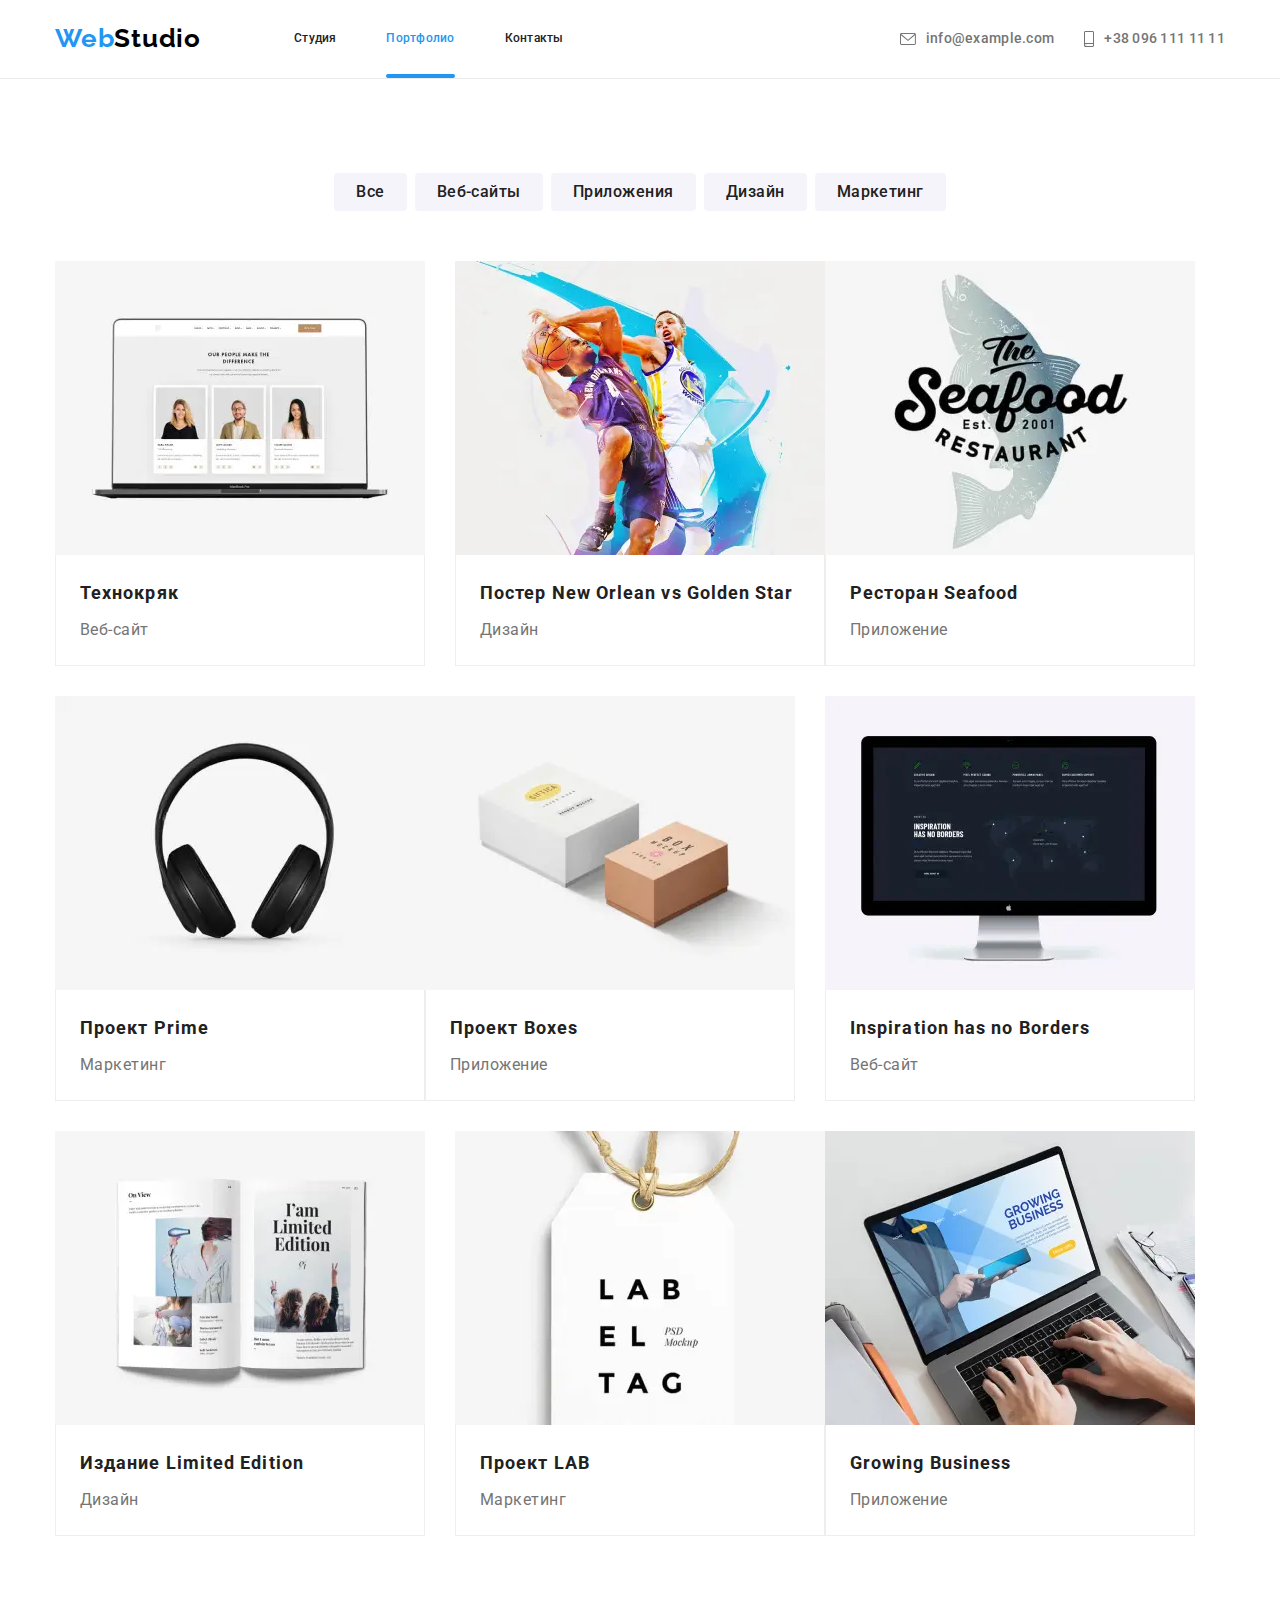
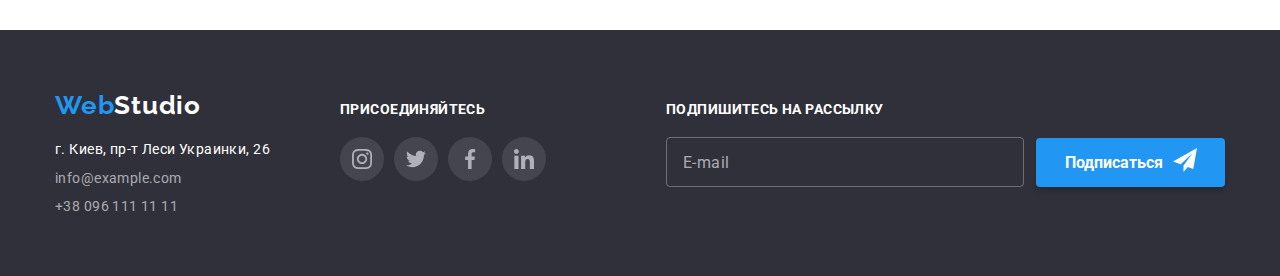
==== commit bdc77adf: "05050056" ====
--- a/portfolio.html
+++ b/portfolio.html
@@ -119,7 +119,33 @@
                 <li class="portfolio-list-item">
                     <a href="" class="portfolio-link link">
                         <div class="overlay-container">
-                    <img class="portfolio-img" src="./image/project-1.jpg" alt="Технокряк" width="370" height="294">
+                            <picture>
+
+                                <source 
+                                srcset="./image/project-1.webp 1x, ./image/project-1@2x.webp 2x"
+                                media="(min-width: 1200px)"
+                                type="image/webp"/>
+                                <source 
+                                srcset="./image/project-1-tablet.webp 1x, ./image/project-1-tablet@2x.webp 2x" 
+                                media="(min-width: 768px)"
+                                type="image/webp" />
+                                <source 
+                                srcset="./image/project-1-mobile.webp 1x, ./image/project-1-mobile@2x.webp 2x" 
+                                media="(max-width: 767px)"
+                                type="image/webp" />
+
+                                <source 
+                                srcset="./image/project-1.jpg 1x, ./image/project-1@2x.jpg 2x" 
+                                media="(min-width: 1200px)" />
+                                <source 
+                                srcset="./image/project-1-tablet.jpg 1x, ./image/project-1-tablet@2x.jpg 2x" 
+                                media="(min-width: 768px)" />
+                                <source 
+                                srcset="./image/project-1-mobile.jpg 1x, ./image/project-1-mobile@2x.jpg 2x" 
+                                media="(max-width: 767px)" />
+
+                    <img class="portfolio-img" src="" alt="Технокряк">
+                    </picture>
                     <p class="overlay">Ресурс предлагает комплексные предложения с разным уровнем функционала и сервисов. Все это позволит посетителю получить исчерпывающие сведения о компании или частном лице.</p>
                     </div>
                     <div class="portfolio-text-box">
@@ -130,7 +156,33 @@
                 <li class="portfolio-list-item">
                     <a href="" class="portfolio-link link">
                         <div class="overlay-container">
-                        <img class="portfolio-img" src="./image/project-2.jpg" alt="Постер" width="370" height="294">
+                            <picture>
+                            
+                                <source 
+                                srcset="./image/project-2.webp 1x, ./image/project-2@2x.webp 2x" 
+                                media="(min-width: 1200px)"
+                                type="image/webp" />
+                                <source 
+                                srcset="./image/project-2-tablet.webp 1x, ./image/project-2-tablet@2x.webp 2x" 
+                                media="(min-width: 768px)"
+                                type="image/webp" />
+                                <source 
+                                srcset="./image/project-2-mobile.webp 1x, ./image/project-2-mobile@2x.webp 2x" 
+                                media="(max-width: 767px)"
+                                type="image/webp" />
+                            
+                                <source 
+                                srcset="./image/project-2.jpg 1x, ./image/project-2@2x.jpg 2x" 
+                                media="(min-width: 1200px)" />
+                                <source 
+                                srcset="./image/project-2-tablet.jpg 1x, ./image/project-2-tablet@2x.jpg 2x" 
+                                media="(min-width: 768px)" />
+                                <source 
+                                srcset="./image/project-2-mobile.jpg 1x, ./image/project-2-mobile@2x.jpg 2x" 
+                                media="(max-width: 767px)" />
+
+                        <img class="portfolio-img" src="" alt="Постер">
+                            </picture>
                         <p class="overlay">Ресурс предлагает комплексные предложения с разным уровнем функционала и сервисов. Все это позволит посетителю получить исчерпывающие сведения о компании или частном лице.</p>
                         </div>
                     <div class="portfolio-text-box">
@@ -141,7 +193,33 @@
                 <li class="portfolio-list-item">
                 <a href="" class="portfolio-link link">
                     <div class="overlay-container">
-                        <img class="portfolio-img" src="./image/project-3.jpg" alt="Приложение" width="370" height="294">
+                        <picture>
+                        
+                            <source 
+                            srcset="./image/project-3.webp 1x, ./image/project-3@2x.webp 2x" 
+                            media="(min-width: 1200px)"
+                            type="image/webp" />
+                            <source 
+                            srcset="./image/project-3-tablet.webp 1x, ./image/project-3-tablet@2x.webp 2x" 
+                            media="(min-width: 768px)"
+                            type="image/webp" />
+                            <source 
+                            srcset="./image/project-3-mobile.webp 1x, ./image/project-3-mobile@2x.webp 2x" 
+                            media="(max-width: 767px)"
+                            type="image/webp" />
+                        
+                            <source 
+                            srcset="./image/project-3.jpg 1x, ./image/project-3@2x.jpg 2x" 
+                            media="(min-width: 1200px)" />
+                            <source 
+                            srcset="./image/project-3-tablet.jpg 1x, ./image/project-3-tablet@2x.jpg 2x" 
+                            media="(min-width: 768px)" />
+                            <source 
+                            srcset="./image/project-3-mobile.jpg 1x, ./image/project-3-mobile@2x.jpg 2x" 
+                            media="(max-width: 767px)" />
+
+                        <img class="portfolio-img" src="" alt="Приложение">
+                        </picture>
                         <p class="overlay">Ресурс предлагает комплексные предложения с разным уровнем функционала и сервисов. Все это позволит посетителю получить исчерпывающие сведения о компании или частном лице.</p>
                     </div>
                     <div class="portfolio-text-box">
@@ -152,7 +230,33 @@
                 <li class="portfolio-list-item">
                     <a href="" class="portfolio-link link">
                     <div class="overlay-container">
-                        <img class="portfolio-img" src="./image/project-4.jpg" alt="Маркетинг" width="370" height="294">
+                        <picture>
+                        
+                            <source 
+                            srcset="./image/project-4.webp 1x, ./image/project-4@2x.webp 2x"
+                            media="(min-width: 1200px)"
+                            type="image/webp" />
+                            <source 
+                            srcset="./image/project-4-tablet.webp 1x, ./image/project-4-tablet@2x.webp 2x" 
+                            media="(min-width: 768px)"
+                            type="image/webp" />
+                            <source 
+                            srcset="./image/project-4-mobile.webp 1x, ./image/project-4-mobile@2x.webp 2x" 
+                            media="(max-width: 767px)"
+                            type="image/webp" />
+                        
+                            <source 
+                            srcset="./image/project-4.jpg 1x, ./image/project-4@2x.jpg 2x" 
+                            media="(min-width: 1200px)" />
+                            <source 
+                            srcset="./image/project-4-tablet.jpg 1x, ./image/project-4-tablet@2x.jpg 2x" 
+                            media="(min-width: 768px)" />
+                            <source 
+                            srcset="./image/project-4-mobile.jpg 1x, ./image/project-4-mobile@2x.jpg 2x" 
+                            media="(max-width: 767px)" />
+
+                        <img class="portfolio-img" src="" alt="Маркетинг">
+                        </picture>
                         <p class="overlay">Ресурс предлагает комплексные предложения с разным уровнем функционала и сервисов. Все это позволит посетителю получить исчерпывающие сведения о компании или частном лице.</p>
                     </div>
                     <div class="portfolio-text-box">
@@ -163,7 +267,33 @@
                 <li class="portfolio-list-item">
                     <a href="" class="portfolio-link link">
                     <div class="overlay-container">
-                        <img class="portfolio-img" src="./image/project-5.jpg" alt="Приложение" width="370" height="294">
+                        <picture>
+                        
+                            <source 
+                            srcset="./image/project-5.webp 1x, ./image/project-5@2x.webp 2x" 
+                            media="(min-width: 1200px)"
+                            type="image/webp" />
+                            <source 
+                            srcset="./image/project-5-tablet.webp 1x, ./image/project-5-tablet@2x.webp 2x" 
+                            media="(min-width: 768px)"
+                            type="image/webp" />
+                            <source 
+                            srcset="./image/project-5-mobile.webp 1x, ./image/project-5-mobile@2x.webp 2x" 
+                            media="(max-width: 767px)"
+                            type="image/webp" />
+                        
+                            <source 
+                            srcset="./image/project-5.jpg 1x, ./image/project-5@2x.jpg 2x" 
+                            media="(min-width: 1200px)" />
+                            <source 
+                            srcset="./image/project-5-tablet.jpg 1x, ./image/project-5-tablet@2x.jpg 2x" 
+                            media="(min-width: 768px)" />
+                            <source 
+                            srcset="./image/project-5-mobile.jpg 1x, ./image/project-5-mobile@2x.jpg 2x" 
+                            media="(max-width: 767px)" />
+
+                        <img class="portfolio-img" src="" alt="Приложение">
+                        </picture>
                         <p class="overlay">Ресурс предлагает комплексные предложения с разным уровнем функционала и сервисов. Все это позволит посетителю получить исчерпывающие сведения о компании или частном лице.</p>
                     </div>
                     <div class="portfolio-text-box">
@@ -174,7 +304,33 @@
                 <li class="portfolio-list-item">
                     <a href="" class="portfolio-link link">
                     <div class="overlay-container">
-                        <img class="portfolio-img" src="./image/project-6.jpg" alt="Веб-сайт" width="370" height="294">
+                        <picture>
+                        
+                            <source 
+                            srcset="./image/project-6.webp 1x, ./image/project-6@2x.webp 2x" 
+                            media="(min-width: 1200px)"
+                            type="image/webp" />
+                            <source 
+                            srcset="./image/project-6-tablet.webp 1x, ./image/project-6-tablet@2x.webp 2x" 
+                            media="(min-width: 768px)"
+                            type="image/webp" />
+                            <source 
+                            srcset="./image/project-6-mobile.webp 1x, ./image/project-6-mobile@2x.webp 2x" 
+                            media="(max-width: 767px)"
+                            type="image/webp" />
+                        
+                            <source 
+                            srcset="./image/project-6.jpg 1x, ./image/project-6@2x.jpg 2x" 
+                            media="(min-width: 1200px)" />
+                            <source 
+                            srcset="./image/project-6-tablet.jpg 1x, ./image/project-6-tablet@2x.jpg 2x" 
+                            media="(min-width: 768px)" />
+                            <source 
+                            srcset="./image/project-6-mobile.jpg 1x, ./image/project-6-mobile@2x.jpg 2x" 
+                            media="(max-width: 767px)" />
+
+                        <img class="portfolio-img" src="" alt="Веб-сайт">
+                        </picture>
                         <p class="overlay">Ресурс предлагает комплексные предложения с разным уровнем функционала и сервисов. Все это позволит посетителю получить исчерпывающие сведения о компании или частном лице.</p>
                     </div>
                     <div class="portfolio-text-box">
@@ -185,7 +341,33 @@
                 <li class="portfolio-list-item">
                     <a href="" class="portfolio-link link">
                     <div class="overlay-container">
-                        <img class="portfolio-img" src="./image/project-7.jpg" alt="Дизайн" width="370" height="294">
+                        <picture>
+                        
+                            <source 
+                            srcset="./image/project-7.webp 1x, ./image/project-7@2x.webp 2x" 
+                            media="(min-width: 1200px)"
+                            type="image/webp" />
+                            <source 
+                            srcset="./image/project-7-tablet.webp 1x, ./image/project-7-tablet@2x.webp 2x" 
+                            media="(min-width: 768px)"
+                            type="image/webp" />
+                            <source 
+                            srcset="./image/project-7-mobile.webp 1x, ./image/project-7-mobile@2x.webp 2x" 
+                            media="(max-width: 767px)"
+                            type="image/webp" />
+                        
+                            <source 
+                            srcset="./image/project-7.jpg 1x, ./image/project-7@2x.jpg 2x" 
+                            media="(min-width: 1200px)" />
+                            <source 
+                            srcset="./image/project-7-tablet.jpg 1x, ./image/project-7-tablet@2x.jpg 2x" 
+                            media="(min-width: 768px)" />
+                            <source 
+                            srcset="./image/project-7-mobile.jpg 1x, ./image/project-7-mobile@2x.jpg 2x" 
+                            media="(max-width: 767px)" />
+
+                        <img class="portfolio-img" src="" alt="Дизайн">
+                        </picture>
                         <p class="overlay">Ресурс предлагает комплексные предложения с разным уровнем функционала и сервисов. Все это позволит посетителю получить исчерпывающие сведения о компании или частном лице.</p>
                     </div>
                     <div class="portfolio-text-box">
@@ -196,7 +378,33 @@
                 <li class="portfolio-list-item">
                     <a href="" class="portfolio-link link">
                     <div class="overlay-container">
-                        <img class="portfolio-img" src="./image/project-8.jpg" alt="Постер" width="370" height="294">
+                        <picture>
+                        
+                            <source 
+                            srcset="./image/project-8.webp 1x, ./image/project-8@2x.webp 2x" 
+                            media="(min-width: 1200px)"
+                                type="image/webp" />
+                            <source 
+                            srcset="./image/project-8-tablet.webp 1x, ./image/project-8-tablet@2x.webp 2x" 
+                            media="(min-width: 768px)"
+                                type="image/webp" />
+                            <source 
+                            srcset="./image/project-8-mobile.webp 1x, ./image/project-8-mobile@2x.webp 2x" 
+                            media="(max-width: 767px)"
+                                type="image/webp" />
+                        
+                            <source 
+                            srcset="./image/project-8.jpg 1x, ./image/project-8@2x.jpg 2x" 
+                            media="(min-width: 1200px)" />
+                            <source 
+                            srcset="./image/project-8-tablet.jpg 1x, ./image/project-8-tablet@2x.jpg 2x" 
+                            media="(min-width: 768px)" />
+                            <source 
+                            srcset="./image/project-8-mobile.jpg 1x, ./image/project-8-mobile@2x.jpg 2x" 
+                            media="(max-width: 767px)" />
+
+                        <img class="portfolio-img" src="" alt="Постер">
+                        </picture>
                         <p class="overlay">Ресурс предлагает комплексные предложения с разным уровнем функционала и сервисов. Все это позволит посетителю получить исчерпывающие сведения о компании или частном лице.</p>
                     </div>
                     <div class="portfolio-text-box">
@@ -207,7 +415,33 @@
                 <li class="portfolio-list-item">
                     <a href="" class="portfolio-link link">
                     <div class="overlay-container">
-                        <img class="portfolio-img" src="./image/project-9.jpg" alt="Приложение" width="370" height="294">
+                        <picture>
+                        
+                            <source 
+                            srcset="./image/project-9.webp 1x, ./image/project-9@2x.webp 2x" 
+                            media="(min-width: 1200px)"
+                            type="image/webp" />
+                            <source 
+                            srcset="./image/project-9-tablet.webp 1x, ./image/project-9-tablet@2x.webp 2x" 
+                            media="(min-width: 768px)"
+                            type="image/webp" />
+                            <source 
+                            srcset="./image/project-9-mobile.webp 1x, ./image/project-9-mobile@2x.webp 2x" 
+                            media="(max-width: 767px)"
+                            type="image/webp" />
+                        
+                            <source 
+                            srcset="./image/project-9.jpg 1x, ./image/project-9@2x.jpg 2x" 
+                            media="(min-width: 1200px)" />
+                            <source 
+                            srcset="./image/project-9-tablet.jpg 1x, ./image/project-9-tablet@2x.jpg 2x" 
+                            media="(min-width: 768px)" />
+                            <source 
+                            srcset="./image/project-9-mobile.jpg 1x, ./image/project-9-mobile@2x.jpg 2x" 
+                            media="(max-width: 767px)" />
+
+                        <img class="portfolio-img" src="" alt="Приложение">
+                        </picture>
                         <p class="overlay">Ресурс предлагает комплексные предложения с разным уровнем функционала и сервисов. Все это позволит посетителю получить исчерпывающие сведения о компании или частном лице.</p>
                     </div>
                     <div class="portfolio-text-box">
--- a/css/main.min.css
+++ b/css/main.min.css
@@ -1,2 +1,2 @@
-:root{--accent-color: #2196f3;--title-color: #212121;--content-color: #757575;--second-content-color: #AFB1B8;--bg-color: #2f303a;--bg-btn-color-portfolio: #f5f4fa;--second-title-color: #ffffff;--first-font-family: "Roboto", sans-serif;--second-font-family: "Raleway", sans-serif}body{font-family:var(--first-font-family);color:var(--title-color)}h1,h2,h3,h4,p{margin-top:0;margin-bottom:0}button{padding:0;border:none;font:inherit;color:inherit;background-color:transparent}ul,ol{margin-top:0;margin-bottom:0;padding-left:0;list-style:none}img{display:block;max-width:100%;height:auto}.list{list-style:none}.link{text-decoration:none}body{font-family:var(--first-font-family);color:var(--title-color)}.section{padding-top:60px;padding-bottom:60px}@media screen and (min-width: 1200px){.section{padding-top:94px;padding-bottom:94px}}.container{padding-left:15px;padding-right:15px}@media screen and (min-width: 480px){.container{width:480px;margin-left:auto;margin-right:auto}}@media screen and (min-width: 768px){.container{width:768px}}@media screen and (min-width: 1200px){.container{width:1200px}}.page-logo{font-family:var(--second-font-family);font-weight:700;font-size:24px;line-height:1.16;letter-spacing:0.03em;color:#2196f3}@media screen and (min-width: 1200px){.page-logo{font-size:26px;line-height:1.19}}.modal-button{display:flex;padding-left:32px;padding-right:32px;padding-top:10px;padding-bottom:10px;margin-left:auto;margin-right:auto;background:var(--accent-color);box-shadow:0px 4px 4px rgba(0,0,0,0.15);border-radius:4px;color:var(--second-title-color);cursor:pointer;font-family:var(--first-font-family);font-style:normal;font-weight:700;font-size:16px;line-height:1.87;transition:background-color 250ms cubic-bezier(0.4, 0, 0.2, 1)}.modal-button:hover,.modal-button:focus{background:#188ce8}.soc-bar{display:flex;justify-content:center}.soc-link{display:flex;width:44px;height:44px;justify-content:center;align-items:center;border-radius:50%;color:var(--second-content-color);transition:background-color 250ms cubic-bezier(0.4, 0, 0.2, 1)}.soc-link:hover,.soc-link:focus{background:var(--accent-color)}.soc-item:not(:last-child){margin-right:10px}.soc-svg{width:20px;height:20px;fill:currentColor}.soc-link:hover .soc-svg,.soc-link:focus .soc-svg{color:#ffffff}.section-title{font-weight:700;font-size:28px;line-height:1.17;text-align:center;letter-spacing:0.03em;font-family:var(--first-font-family);text-align:center;margin-bottom:30px}@media screen and (min-width: 1200px){.section-title{font-size:36px;line-height:1.16;margin-bottom:50px}}.mobile-menu__container{position:relative;padding-bottom:48px;padding-top:48px}.mobile-menu{position:absolute;top:0;left:0;width:100%;height:100vh;background:#ffffff;overflow:auto;transition:opacity 250ms cubic-bezier(0.4, 0, 0.2, 1),visibility 250ms cubic-bezier(0.4, 0, 0.2, 1);opacity:0;visibility:hidden;pointer-events:none}.mobile-menu.is-open{opacity:1;visibility:visible;pointer-events:auto}.mobile-menu__slose-btn{position:absolute;top:10px;right:15px}.mobile-menu__slose-btn:hover,.mobile-menu__slose-btn:focus{fill:var(--accent-color)}.mobile-menu__link{font-weight:500;font-size:40px;line-height:1.175;letter-spacing:.02em;color:var(--title-color)}.mobile-menu__link.current{color:var(--accent-color)}.mobile-menu__list-item:not(:last-child){margin-bottom:32px}.mobile-menu__list{margin-bottom:302px}.mobile-menu__contact_item:not(:last-child){margin-bottom:32px}.mobile-menu__contact{margin-bottom:64px}.mobile-menu__contact_link{font-weight:500;font-size:34px;line-height:1.17647;letter-spacing:.02em;color:var(--accent-color)}.mobile-menu__contact_link_mail{font-weight:500;font-size:24px;line-height:1.16667;letter-spacing:.02em;color:var(--content-color)}.mobile-menu__soc-bar-link{font-weight:500;font-size:18px;line-height:1.22222;letter-spacing:.02em;color:var(--accent-color)}.mobile-menu__soc-bar{display:flex;align-items:center}.mobile-menu__soc-bar-item:not(:first-child){padding-left:10px}.mobile-menu__soc-bar-item:not(:last-child){padding-right:10px}.mobile-menu__soc-bar-item:not(:last-child){border-right:1px solid rgba(33,33,33,0.2)}header{border-bottom:1px solid #ECECEC}.nav-bar{display:none}.header-contact{display:none}.header-container{display:flex;align-items:center}@media screen and (max-width: 768px){.header-container{padding-top:16px;padding-bottom:16px}}.page-logo_span_header{color:#000}.menu-btn{margin-left:auto;line-height:0}.menu-btn__icon:hover,.menu-btn__icon:focus{fill:var(--accent-color)}@media screen and (min-width: 768px){.menu-btn{display:none}.page-logo_header{margin-right:88px}.nav-bar{display:flex;align-items:center}.nav-list{display:flex;align-items:center}.nav-list__item:not(:last-child){margin-right:50px}.nav-list__link{position:relative;display:flex;font-weight:500;font-size:12px;line-height:1.16;letter-spacing:0.02em;color:var(--title-color);padding-top:32px;padding-bottom:32px;transition:color 250ms cubic-bezier(0.4, 0, 0.2, 1)}.nav-list__link:hover,.nav-list__link:focus{color:var(--accent-color)}.nav-list__link.current{color:var(--accent-color)}.nav-list__link.current::after{content:'';position:absolute;left:0;bottom:0;width:100%;height:4px;border-radius:2px;background-color:var(--accent-color)}.header-contact{display:block;margin-left:auto}.contact{display:flex;align-items:center;font-weight:500;font-size:14px;line-height:1.14;letter-spacing:0.02em;color:var(--content-color);transition:color 250ms cubic-bezier(0.4, 0, 0.2, 1)}.contact:hover,.contact:focus{color:var(--accent-color)}.header-contact__item:not(:last-child){margin-bottom:10px}.contact__svg{align-self:center;fill:currentColor;margin-right:10px}.contact:hover .contact__svg,.contact:focus .contact__svg{color:var(--accent-color)}}@media screen and (min-width: 1200px){.page-logo_header{margin-right:93px}.header-contact{display:flex}.header-contact__item:not(:last-child){margin-right:30px;margin-bottom:0}.contact{font-size:14px;line-height:1.14}}.page-footer{background:var(--bg-color);padding-top:60px;padding-bottom:60px}.footer-container{display:flex;flex-direction:column;justify-content:center;align-items:baseline;text-align:center}@media screen and (min-width: 768px){.footer-container{flex-wrap:wrap;flex-direction:row}}@media screen and (min-width: 1200px){.footer-container{text-align:start}}@media screen and (max-width: 1200px){.footer-container__item{margin-left:auto;margin-right:auto}.footer-container__item:not(:last-child){margin-bottom:60px}}.page-logo__span_footer{color:var(--second-title-color)}.page-logo_footer-container{margin-bottom:20px}.footer-address-list-item:not(:last-child){margin-bottom:10px}.footer-address-link{font-style:normal;font-weight:400;font-size:14px;line-height:1.71px;letter-spacing:0.03em;color:var(--second-title-color);transition:color 250ms cubic-bezier(0.4, 0, 0.2, 1)}.footer-address-link:hover,.footer-address-link:focus{color:var(--accent-color)}.footer-mail-link{font-style:normal;font-weight:400;font-size:14px;line-height:1.71px;letter-spacing:0.03em;color:rgba(255,255,255,0.6);transition:color 250ms cubic-bezier(0.4, 0, 0.2, 1)}.footer-mail-link:hover,.footer-mail-link:focus{color:var(--accent-color)}.footer-tel-link{font-style:normal;font-weight:400;font-size:14px;line-height:1.71px;letter-spacing:0.03em;color:rgba(255,255,255,0.6);transition:color 250ms cubic-bezier(0.4, 0, 0.2, 1)}.footer-tel-link:hover,.footer-tel-link:focus{color:var(--accent-color)}@media screen and (min-width: 768px){.addres-container{margin-right:70px}}.social-title{font-weight:700;font-size:14px;line-height:1.14;letter-spacing:0.03em;text-transform:uppercase;color:var(--second-title-color);margin-bottom:20px}.soc-link-footer{background-color:rgba(255,255,255,0.1);transition:background-color 250ms cubic-bezier(0.4, 0, 0.2, 1)}@media screen and (max-width: 480px){.subscribe-box{width:100%}}@media screen and (min-width: 1200px){.subscribe-box{margin-left:auto}}.subscribe-form{display:flex;align-items:center;justify-items:center;flex-direction:column}@media screen and (min-width: 1200px){.subscribe-form{flex-direction:row}}.subscribe-input::placeholder{font-weight:400;font-size:16px;line-height:1.25;letter-spacing:0.03em;color:rgba(255,255,255,0.6)}.subscribe-input{width:100%;height:50px;padding-left:16px;align-items:center;background-color:transparent;border:1px solid rgba(255,255,255,0.3);border-radius:4px;font-weight:400;font-size:16px;line-height:1.25;letter-spacing:0.03em;color:var(--second-title-color)}@media screen and (min-width: 480px){.subscribe-input{width:450px}}@media screen and (min-width: 1200px){.subscribe-input{width:358px}}@media screen and (max-width: 1200px){.subscribe-input{margin-bottom:20px}}.modal-button-subscribe{padding-left:29px;padding-right:28px}@media screen and (min-width: 1200px){.modal-button-subscribe{margin-left:12px}}.subscribe-svg{fill:currentColor;margin-left:10px}.visually-hiden{position:absolute;width:1px;height:1px;margin:-1px;border:0;padding:0;white-space:nowrap;clip-path:inset(100%);clip:rect(0 0 0 0);overflow:hidden}.selection-btn{font-weight:500;font-size:16px;line-height:1.62;text-align:center;letter-spacing:0.03em;color:var(--title-color);background:var(--bg-btn-color-portfolio);border-radius:4px;cursor:pointer;padding-left:22px;padding-right:22px;padding-top:6px;padding-bottom:6px;transition:color 250ms cubic-bezier(0.4, 0, 0.2, 1),box-shadow 250ms cubic-bezier(0.4, 0, 0.2, 1),background-color 250ms cubic-bezier(0.4, 0, 0.2, 1)}.selection-btn:hover,.selection-btn:focus{background:var(--accent-color);color:var(--second-title-color);cursor:pointer;box-shadow:0px 3px 1px rgba(0,0,0,0.1),0px 1px 2px rgba(0,0,0,0.08),0px 2px 2px rgba(0,0,0,0.12)}.container-bar{padding-bottom:50px}.btn-bar{display:flex;justify-content:center;cursor:pointer}.btn-bar-item:not(:last-child){margin-right:8px}.hero-section{padding-top:200px;padding-bottom:200px;background:var(--bg-color);text-align:center;background-image:linear-gradient(to right, rgba(47,48,58,0.4), rgba(47,48,58,0.4)),url(../image/background-mobile.jpg);background-repeat:no-repeat;background-position:center;background-size:cover}@media screen and (min-width: 768px){.hero-section{background-image:linear-gradient(to right, rgba(47,48,58,0.4), rgba(47,48,58,0.4)),url(../image/background-tablet.jpg)}}@media screen and (min-width: 1200px){.hero-section{background-image:linear-gradient(to right, rgba(47,48,58,0.4), rgba(47,48,58,0.4)),url(../image/background.jpg)}}.top-caption{font-weight:900;font-size:26px;line-height:1.61;letter-spacing:0.06em;text-transform:uppercase;text-align:center;color:var(--second-title-color)}@media screen and (min-width: 1200px){.top-caption{font-size:44px;line-height:1.36}}.modal-button-hero{margin-top:30px}.about-section{display:none}@media screen and (min-width: 1200px){.about-section{display:block;padding-top:0}.about-list{display:flex;justify-content:center}.about-list-item{position:relative}.about-list-item:not(:last-child){margin-right:30px}.about-overlay{font-family:var(--first-font-family);font-weight:700;font-size:14px;line-height:1.14;text-align:center;letter-spacing:0.03em;text-transform:uppercase;color:var(--second-title-color);background:rgba(47,48,58,0.8);width:100%;height:70px;padding-top:27px;padding-bottom:27px;position:absolute;bottom:0%;right:0%}}.specificity-section{justify-content:center}.specificity-list{display:flex;flex-direction:column;width:100%}@media screen and (min-width: 768px){.specificity-list{flex-direction:row;flex-wrap:wrap}}.specificity-list-item{width:100%}.specificity-list-item:not(:last-child){margin-bottom:30px}@media screen and (min-width: 480px){.specificity-list-item{width:450px}}@media screen and (min-width: 768px){.specificity-list-item{width:354px}.specificity-list-item:nth-child(2n+1){margin-right:30px}.specificity-list-item:nth-last-child(-n+2){margin-bottom:0}}@media screen and (min-width: 1200px){.specificity-list-item{width:270px}.specificity-list-item:not(:last-child){margin-right:30px;margin-bottom:0}}.spc-div{display:flex;height:120px;width:100%;background-color:#f5f4fa;margin-bottom:30px;justify-content:center;align-items:center}.spc-svg{height:70px;width:70px}.specificity-list-caption{font-weight:700;font-size:14px;line-height:1.14;letter-spacing:0.03em;text-transform:uppercase;margin-bottom:10px;color:var(--title-color)}.specificity-content{font-weight:500;font-size:14px;line-height:1.71;letter-spacing:0.03em;color:var(--content-color)}.team-section{background:#F5F4FA}.team-list{display:flex;flex-wrap:wrap;justify-content:center}.team-list-item{background:var(--content-color);box-shadow:0px 1px 3px rgba(0,0,0,0.12),0px 1px 1px rgba(0,0,0,0.14),0px 2px 1px rgba(0,0,0,0.2);border-radius:4px 4px 4px 4px}.team-list-item:not(:last-child){margin-bottom:30px}@media screen and (min-width: 768px){.team-list-item:nth-child(2n+1){margin-right:30px}.team-list-item:nth-last-child(-n+2){margin-bottom:0}}@media screen and (min-width: 1200px){.team-list-item:not(:last-child){margin-right:30px;margin-bottom:0}}.team-profession{margin-bottom:10px}.team-img{border-radius:4px 4px 0px 0px}.team-text{padding-top:30px;padding-bottom:30px;background:#ffffff;border-radius:0px 0px 4px 4px}.team-name{margin-bottom:10px;font-weight:500;font-size:16px;line-height:1.18;text-align:center;letter-spacing:0.03em}.team-profession{font-weight:400;font-size:16px;line-height:1.18;text-align:center;letter-spacing:0.03em;color:var(--content-color)}.progects{display:flex;flex-wrap:wrap;justify-content:center;align-items:center;margin-bottom:-30px;margin-right:-30px}.progect-item{margin-bottom:30px;margin-right:30px}@media screen and (min-width: 1200px){.progect-item{margin-bottom:0}}.progect-link{display:flex;justify-content:center;align-items:center;width:170px;height:92px;color:var(--second-content-color);border-radius:4px;border:solid 1px;transition:color 250ms cubic-bezier(0.4, 0, 0.2, 1),border-color 250ms cubic-bezier(0.4, 0, 0.2, 1)}.progect-link:hover,.progect-link:focus{color:var(--accent-color)}.progect-svg{fill:currentColor}.progect-link:hover .progect-svg,.progect-link:focus .progect-svg{color:var(--accent-color)}.portfolio-caption{margin-bottom:4px;font-weight:700;font-size:18px;line-height:2;letter-spacing:0.06em;color:var(--title-color)}.portfolio-category{font-weight:normal;font-size:16px;line-height:1.87;letter-spacing:0.03em;color:var(--content-color)}.portfolio-list{display:flex;flex-wrap:wrap}.portfolio-list-item{width:370px;margin-right:30px;margin-bottom:30px}.portfolio-list-item:nth-last-child(-n+3){margin-bottom:0}.portfolio-list-item:nth-child(3n){margin-right:0}.portfolio-text-box{padding-top:20px;padding-bottom:20px;padding-left:24px;padding-right:24px;border-right:1px solid #eeeeee;border-left:1px solid #eeeeee;border-bottom:1px solid #eeeeee}.portfolio-link{transition:box-shadow 250ms cubic-bezier(0.4, 0, 0.2, 1)}.portfolio-link:hover,.portfolio-link:focus{display:block;box-shadow:0px 1px 1px rgba(0,0,0,0.12),0px 4px 4px rgba(0,0,0,0.06),1px 4px 6px rgba(0,0,0,0.16)}.overlay-container{position:relative;overflow:hidden}.overlay{font-family:var(--first-font-family);color:var(--second-title-color);font-weight:400;font-size:18px;line-height:1.55;letter-spacing:0.03em;padding-left:24px;padding-right:24px;padding-top:63px;padding-bottom:63px;position:absolute;top:0%;left:0%;width:100%;height:100%;background:rgba(33,150,243,0.9);overflow:auto;transform:translateY(100%);transition:transform 250ms cubic-bezier(0.4, 0, 0.2, 1)}.portfolio-link:hover .overlay,.portfolio-link:focus .overlay{transform:translateY(0%)}.backdrop{position:fixed;left:0%;top:0%;width:100vw;height:100vh;background:rgba(0,0,0,0.2);transition:opacity 250ms cubic-bezier(0.4, 0, 0.2, 1),visibility 250ms cubic-bezier(0.4, 0, 0.2, 1)}.backdrop.is-hidden{opacity:0;visibility:hidden;pointer-events:none}.modal{display:block;padding:40px;position:absolute;top:50%;left:50%;transform:translate(-50%, -50%);width:370px;background:#FFFFFF;border-radius:4px 4px 4px 4px}@media screen and (min-width: 1200px){.modal{width:528px}}.backdrop-modal-button{position:absolute;top:8px;right:8px;width:30px;height:30px;border-radius:50%;border:1px solid rgba(0,0,0,0.1);justify-content:center;align-items:center;color:#000;cursor:pointer}.modal-button-svg{fill:currentColor;transition:fill 250ms cubic-bezier(0.4, 0, 0.2, 1)}.backdrop-modal-button:hover .modal-button-svg,.backdrop-modal-button:focus .modal-button-svg{fill:var(--accent-color)}.modal-form{font-weight:400}.modal-title{margin-bottom:12px;font-family:var(--first-font-family);font-weight:700;font-size:20px;line-height:1.15;text-align:center;letter-spacing:0.03em;color:var(--title-color)}.modal-label{display:inline-block;margin-bottom:4px;font-size:12px;line-height:1.16;letter-spacing:0.01em;color:var(--content-color)}.modal-input-box{position:relative;width:100%;height:100%;margin-bottom:10px}.modal-imput{padding-left:42px;width:100%;height:40px;border:1px solid rgba(33,33,33,0.2);box-sizing:border-box;border-radius:4px;transition:border-color 250ms cubic-bezier(0.4, 0, 0.2, 1)}.modal-imput:focus{outline:none;border-color:var(--accent-color)}.modal-input-svg{position:absolute;top:50%;transform:translateY(-50%);left:12px;fill:#212121;transition:fill 250ms cubic-bezier(0.4, 0, 0.2, 1)}.modal-imput:focus+.modal-input-svg{fill:var(--accent-color)}.modal-comment{padding-top:12px;padding-bottom:12px;padding-left:16px;padding-right:16px;margin-bottom:20px;width:100%;height:120px;border:1px solid rgba(33,33,33,0.2);box-sizing:border-box;border-radius:4px;resize:none;transition:border-color 250ms cubic-bezier(0.4, 0, 0.2, 1)}.modal-comment:focus{outline:none;border-color:var(--accent-color)}.modal-comment::placeholder{font-weight:400;font-size:14px;line-height:16px;letter-spacing:0.01em;color:rgba(117,117,117,0.5)}.conditions-box{display:flex;justify-content:center;align-items:center;margin-bottom:30px;font-size:12px;line-height:1.16;letter-spacing:0.01em;color:var(--content-color);margin-bottom:30px}.conditions-link{margin-left:4px;color:#2196F3}.codition-label{display:flex;align-items:center}.codition-label::before{content:"";display:inline-block;width:16px;height:15px;border-radius:4px;border:2px solid #212121;margin-right:9px;transform:background-color 250ms cubic-bezier(0.4, 0, 0.2, 1)}.conditions-check:checked+.codition-label::before{background-color:var(--accent-color);background-image:url(../image/checked.svg);background-repeat:no-repeat;background-position:50% 50%;border:0}.conditions-check:hover+.codition-label::before,.conditions-check:focus+.codition-label::before{border-color:var(--accent-color)}
+:root{--accent-color: #2196f3;--title-color: #212121;--content-color: #757575;--second-content-color: #AFB1B8;--bg-color: #2f303a;--bg-btn-color-portfolio: #f5f4fa;--second-title-color: #ffffff;--first-font-family: "Roboto", sans-serif;--second-font-family: "Raleway", sans-serif}body{font-family:var(--first-font-family);color:var(--title-color)}h1,h2,h3,h4,p{margin-top:0;margin-bottom:0}button{padding:0;border:none;font:inherit;color:inherit;background-color:transparent}ul,ol{margin-top:0;margin-bottom:0;padding-left:0;list-style:none}img{display:block;max-width:100%;height:auto}.list{list-style:none}.link{text-decoration:none}body{font-family:var(--first-font-family);color:var(--title-color)}.section{padding-top:60px;padding-bottom:60px}@media screen and (min-width: 1200px){.section{padding-top:94px;padding-bottom:94px}}.container{padding-left:15px;padding-right:15px}@media screen and (min-width: 480px){.container{width:480px;margin-left:auto;margin-right:auto}}@media screen and (min-width: 768px){.container{width:768px}}@media screen and (min-width: 1200px){.container{width:1200px}}.page-logo{font-family:var(--second-font-family);font-weight:700;font-size:24px;line-height:1.16;letter-spacing:0.03em;color:#2196f3}@media screen and (min-width: 1200px){.page-logo{font-size:26px;line-height:1.19}}.modal-button{display:flex;padding-left:32px;padding-right:32px;padding-top:10px;padding-bottom:10px;margin-left:auto;margin-right:auto;background:var(--accent-color);box-shadow:0px 4px 4px rgba(0,0,0,0.15);border-radius:4px;color:var(--second-title-color);cursor:pointer;font-family:var(--first-font-family);font-style:normal;font-weight:700;font-size:16px;line-height:1.87;transition:background-color 250ms cubic-bezier(0.4, 0, 0.2, 1)}.modal-button:hover,.modal-button:focus{background:#188ce8}.soc-bar{display:flex;justify-content:center}.soc-link{display:flex;width:44px;height:44px;justify-content:center;align-items:center;border-radius:50%;color:var(--second-content-color);transition:background-color 250ms cubic-bezier(0.4, 0, 0.2, 1)}.soc-link:hover,.soc-link:focus{background:var(--accent-color)}.soc-item:not(:last-child){margin-right:10px}.soc-svg{width:20px;height:20px;fill:currentColor}.soc-link:hover .soc-svg,.soc-link:focus .soc-svg{color:#ffffff}.section-title{font-weight:700;font-size:28px;line-height:1.17;text-align:center;letter-spacing:0.03em;font-family:var(--first-font-family);text-align:center;margin-bottom:30px}@media screen and (min-width: 1200px){.section-title{font-size:36px;line-height:1.16;margin-bottom:50px}}.mobile-menu__container{position:relative;padding-bottom:48px;padding-top:48px}.mobile-menu{position:absolute;top:0;left:0;width:100%;height:100vh;background:#ffffff;overflow:auto;transition:opacity 250ms cubic-bezier(0.4, 0, 0.2, 1),visibility 250ms cubic-bezier(0.4, 0, 0.2, 1);opacity:0;visibility:hidden;pointer-events:none}.mobile-menu.is-open{opacity:1;visibility:visible;pointer-events:auto}.mobile-menu__slose-btn{position:absolute;top:10px;right:15px}.mobile-menu__slose-btn:hover,.mobile-menu__slose-btn:focus{fill:var(--accent-color)}.mobile-menu__link{font-weight:500;font-size:40px;line-height:1.175;letter-spacing:.02em;color:var(--title-color)}.mobile-menu__link.current{color:var(--accent-color)}.mobile-menu__list-item:not(:last-child){margin-bottom:32px}.mobile-menu__list{margin-bottom:302px}.mobile-menu__contact_item:not(:last-child){margin-bottom:32px}.mobile-menu__contact{margin-bottom:64px}.mobile-menu__contact_link{font-weight:500;font-size:34px;line-height:1.17647;letter-spacing:.02em;color:var(--accent-color)}.mobile-menu__contact_link_mail{font-weight:500;font-size:24px;line-height:1.16667;letter-spacing:.02em;color:var(--content-color)}.mobile-menu__soc-bar-link{font-weight:500;font-size:18px;line-height:1.22222;letter-spacing:.02em;color:var(--accent-color)}.mobile-menu__soc-bar{display:flex;align-items:center}.mobile-menu__soc-bar-item:not(:first-child){padding-left:10px}.mobile-menu__soc-bar-item:not(:last-child){padding-right:10px}.mobile-menu__soc-bar-item:not(:last-child){border-right:1px solid rgba(33,33,33,0.2)}header{border-bottom:1px solid #ECECEC}.nav-bar{display:none}.header-contact{display:none}.header-container{display:flex;align-items:center}@media screen and (max-width: 768px){.header-container{padding-top:16px;padding-bottom:16px}}.page-logo_span_header{color:#000}.menu-btn{margin-left:auto;line-height:0}.menu-btn__icon:hover,.menu-btn__icon:focus{fill:var(--accent-color)}@media screen and (min-width: 768px){.menu-btn{display:none}.page-logo_header{margin-right:88px}.nav-bar{display:flex;align-items:center}.nav-list{display:flex;align-items:center}.nav-list__item:not(:last-child){margin-right:50px}.nav-list__link{position:relative;display:flex;font-weight:500;font-size:12px;line-height:1.16;letter-spacing:0.02em;color:var(--title-color);padding-top:32px;padding-bottom:32px;transition:color 250ms cubic-bezier(0.4, 0, 0.2, 1)}.nav-list__link:hover,.nav-list__link:focus{color:var(--accent-color)}.nav-list__link.current{color:var(--accent-color)}.nav-list__link.current::after{content:'';position:absolute;left:0;bottom:0;width:100%;height:4px;border-radius:2px;background-color:var(--accent-color)}.header-contact{display:block;margin-left:auto}.contact{display:flex;align-items:center;font-weight:500;font-size:14px;line-height:1.14;letter-spacing:0.02em;color:var(--content-color);transition:color 250ms cubic-bezier(0.4, 0, 0.2, 1)}.contact:hover,.contact:focus{color:var(--accent-color)}.header-contact__item:not(:last-child){margin-bottom:10px}.contact__svg{align-self:center;fill:currentColor;margin-right:10px}.contact:hover .contact__svg,.contact:focus .contact__svg{color:var(--accent-color)}}@media screen and (min-width: 1200px){.page-logo_header{margin-right:93px}.header-contact{display:flex}.header-contact__item:not(:last-child){margin-right:30px;margin-bottom:0}.contact{font-size:14px;line-height:1.14}}.page-footer{background:var(--bg-color);padding-top:60px;padding-bottom:60px}.footer-container{display:flex;flex-direction:column;justify-content:center;align-items:baseline;text-align:center}@media screen and (min-width: 768px){.footer-container{flex-wrap:wrap;flex-direction:row}}@media screen and (min-width: 1200px){.footer-container{text-align:start}}@media screen and (max-width: 1200px){.footer-container__item{margin-left:auto;margin-right:auto}.footer-container__item:not(:last-child){margin-bottom:60px}}.page-logo__span_footer{color:var(--second-title-color)}.page-logo_footer-container{margin-bottom:20px}.footer-address-list-item:not(:last-child){margin-bottom:10px}.footer-address-link{font-style:normal;font-weight:400;font-size:14px;line-height:1.71px;letter-spacing:0.03em;color:var(--second-title-color);transition:color 250ms cubic-bezier(0.4, 0, 0.2, 1)}.footer-address-link:hover,.footer-address-link:focus{color:var(--accent-color)}.footer-mail-link{font-style:normal;font-weight:400;font-size:14px;line-height:1.71px;letter-spacing:0.03em;color:rgba(255,255,255,0.6);transition:color 250ms cubic-bezier(0.4, 0, 0.2, 1)}.footer-mail-link:hover,.footer-mail-link:focus{color:var(--accent-color)}.footer-tel-link{font-style:normal;font-weight:400;font-size:14px;line-height:1.71px;letter-spacing:0.03em;color:rgba(255,255,255,0.6);transition:color 250ms cubic-bezier(0.4, 0, 0.2, 1)}.footer-tel-link:hover,.footer-tel-link:focus{color:var(--accent-color)}@media screen and (min-width: 768px){.addres-container{margin-right:70px}}.social-title{font-weight:700;font-size:14px;line-height:1.14;letter-spacing:0.03em;text-transform:uppercase;color:var(--second-title-color);margin-bottom:20px}.soc-link-footer{background-color:rgba(255,255,255,0.1);transition:background-color 250ms cubic-bezier(0.4, 0, 0.2, 1)}@media screen and (max-width: 480px){.subscribe-box{width:100%}}@media screen and (min-width: 1200px){.subscribe-box{margin-left:auto}}.subscribe-form{display:flex;align-items:center;justify-items:center;flex-direction:column}@media screen and (min-width: 1200px){.subscribe-form{flex-direction:row}}.subscribe-input::placeholder{font-weight:400;font-size:16px;line-height:1.25;letter-spacing:0.03em;color:rgba(255,255,255,0.6)}.subscribe-input{width:100%;height:50px;padding-left:16px;align-items:center;background-color:transparent;border:1px solid rgba(255,255,255,0.3);border-radius:4px;font-weight:400;font-size:16px;line-height:1.25;letter-spacing:0.03em;color:var(--second-title-color)}@media screen and (min-width: 480px){.subscribe-input{width:450px}}@media screen and (min-width: 1200px){.subscribe-input{width:358px}}@media screen and (max-width: 1200px){.subscribe-input{margin-bottom:20px}}.modal-button-subscribe{padding-left:29px;padding-right:28px}@media screen and (min-width: 1200px){.modal-button-subscribe{margin-left:12px}}.subscribe-svg{fill:currentColor;margin-left:10px}.visually-hiden{position:absolute;width:1px;height:1px;margin:-1px;border:0;padding:0;white-space:nowrap;clip-path:inset(100%);clip:rect(0 0 0 0);overflow:hidden}.selection-btn{font-weight:500;font-size:16px;line-height:1.62;text-align:center;letter-spacing:0.03em;color:var(--title-color);background:var(--bg-btn-color-portfolio);border-radius:4px;cursor:pointer;padding-left:22px;padding-right:22px;padding-top:6px;padding-bottom:6px;transition:color 250ms cubic-bezier(0.4, 0, 0.2, 1),box-shadow 250ms cubic-bezier(0.4, 0, 0.2, 1),background-color 250ms cubic-bezier(0.4, 0, 0.2, 1)}.selection-btn:hover,.selection-btn:focus{background:var(--accent-color);color:var(--second-title-color);cursor:pointer;box-shadow:0px 3px 1px rgba(0,0,0,0.1),0px 1px 2px rgba(0,0,0,0.08),0px 2px 2px rgba(0,0,0,0.12)}.container-bar{padding-bottom:50px}.btn-bar{display:flex;flex-wrap:wrap;cursor:pointer}@media screen and (min-width: 768px){.btn-bar{justify-content:center}}.btn-bar-item{margin-bottom:15px}.btn-bar-item:not(:last-child){margin-right:8px}@media screen and (min-width: 768px){.btn-bar-item{margin-bottom:0}}.hero-section{padding-top:200px;padding-bottom:200px;background:var(--bg-color);text-align:center;background-image:linear-gradient(to right, rgba(47,48,58,0.4), rgba(47,48,58,0.4)),url(../image/background-mobile.jpg);background-repeat:no-repeat;background-position:center;background-size:cover}@media screen and (min-width: 768px){.hero-section{background-image:linear-gradient(to right, rgba(47,48,58,0.4), rgba(47,48,58,0.4)),url(../image/background-tablet.jpg)}}@media screen and (min-width: 1200px){.hero-section{background-image:linear-gradient(to right, rgba(47,48,58,0.4), rgba(47,48,58,0.4)),url(../image/background.jpg)}}.top-caption{font-weight:900;font-size:26px;line-height:1.61;letter-spacing:0.06em;text-transform:uppercase;text-align:center;color:var(--second-title-color)}@media screen and (min-width: 1200px){.top-caption{font-size:44px;line-height:1.36}}.modal-button-hero{margin-top:30px}.about-section{display:none}@media screen and (min-width: 1200px){.about-section{display:block;padding-top:0}.about-list{display:flex;justify-content:center}.about-list-item{position:relative}.about-list-item:not(:last-child){margin-right:30px}.about-overlay{font-family:var(--first-font-family);font-weight:700;font-size:14px;line-height:1.14;text-align:center;letter-spacing:0.03em;text-transform:uppercase;color:var(--second-title-color);background:rgba(47,48,58,0.8);width:100%;height:70px;padding-top:27px;padding-bottom:27px;position:absolute;bottom:0%;right:0%}}.specificity-section{justify-content:center}.specificity-list{display:flex;flex-direction:column;width:100%}@media screen and (min-width: 768px){.specificity-list{flex-direction:row;flex-wrap:wrap}}.specificity-list-item{width:100%}.specificity-list-item:not(:last-child){margin-bottom:30px}@media screen and (min-width: 480px){.specificity-list-item{width:450px}}@media screen and (min-width: 768px){.specificity-list-item{width:354px}.specificity-list-item:nth-child(2n+1){margin-right:30px}.specificity-list-item:nth-last-child(-n+2){margin-bottom:0}}@media screen and (min-width: 1200px){.specificity-list-item{width:270px}.specificity-list-item:not(:last-child){margin-right:30px;margin-bottom:0}}.spc-div{display:flex;height:120px;width:100%;background-color:#f5f4fa;margin-bottom:30px;justify-content:center;align-items:center}.spc-svg{height:70px;width:70px}.specificity-list-caption{font-weight:700;font-size:14px;line-height:1.14;letter-spacing:0.03em;text-transform:uppercase;margin-bottom:10px;color:var(--title-color)}.specificity-content{font-weight:500;font-size:14px;line-height:1.71;letter-spacing:0.03em;color:var(--content-color)}.team-section{background:#F5F4FA}.team-list{display:flex;flex-wrap:wrap;justify-content:center}.team-list-item{background:var(--content-color);box-shadow:0px 1px 3px rgba(0,0,0,0.12),0px 1px 1px rgba(0,0,0,0.14),0px 2px 1px rgba(0,0,0,0.2);border-radius:4px 4px 4px 4px}.team-list-item:not(:last-child){margin-bottom:30px}@media screen and (min-width: 768px){.team-list-item:nth-child(2n+1){margin-right:30px}.team-list-item:nth-last-child(-n+2){margin-bottom:0}}@media screen and (min-width: 1200px){.team-list-item:not(:last-child){margin-right:30px;margin-bottom:0}}.team-profession{margin-bottom:10px}.team-img{border-radius:4px 4px 0px 0px}.team-text{padding-top:30px;padding-bottom:30px;background:#ffffff;border-radius:0px 0px 4px 4px}.team-name{margin-bottom:10px;font-weight:500;font-size:16px;line-height:1.18;text-align:center;letter-spacing:0.03em}.team-profession{font-weight:400;font-size:16px;line-height:1.18;text-align:center;letter-spacing:0.03em;color:var(--content-color)}.progects{display:flex;flex-wrap:wrap;justify-content:center;align-items:center;margin-bottom:-30px}@media screen and (min-width: 480px){.progects{margin-right:-30px}}.progect-item{margin-bottom:30px;margin-right:30px}@media screen and (min-width: 480px){.progect-item{width:210px}}@media screen and (min-width: 768px){.progect-item{width:226px}}@media screen and (min-width: 1200px){.progect-item{margin-bottom:0;width:170px}}@media screen and (max-width: 479px){.progect-item{flex-basis:calc((100% - 60px) / 2)}.progect-item:nth-child(2n){margin-right:0}}.progect-link{display:flex;justify-content:center;align-items:center;height:92px;color:var(--second-content-color);border-radius:4px;border:solid 1px;transition:color 250ms cubic-bezier(0.4, 0, 0.2, 1),border-color 250ms cubic-bezier(0.4, 0, 0.2, 1)}.progect-link:hover,.progect-link:focus{color:var(--accent-color)}.progect-svg{fill:currentColor}.progect-link:hover .progect-svg,.progect-link:focus .progect-svg{color:var(--accent-color)}.portfolio-caption{margin-bottom:4px;font-weight:700;font-size:18px;line-height:2;letter-spacing:0.06em;color:var(--title-color)}.portfolio-category{font-weight:normal;font-size:16px;line-height:1.87;letter-spacing:0.03em;color:var(--content-color)}.portfolio-list{display:flex;flex-wrap:wrap;margin-bottom:-30px}@media screen and (min-width: 768px){.portfolio-list{margin-right:-30px}}.portfolio-list-item{margin-bottom:30px}@media screen and (min-width: 768px){.portfolio-list-item{margin-right:30px}.portfolio-list-item:nth-child(2n){margin-right:0}}.portfolio-text-box{padding-top:20px;padding-bottom:20px;padding-left:24px;padding-right:24px;border-right:1px solid #eeeeee;border-left:1px solid #eeeeee;border-bottom:1px solid #eeeeee}.portfolio-link{transition:box-shadow 250ms cubic-bezier(0.4, 0, 0.2, 1)}.portfolio-link:hover,.portfolio-link:focus{display:block;box-shadow:0px 1px 1px rgba(0,0,0,0.12),0px 4px 4px rgba(0,0,0,0.06),1px 4px 6px rgba(0,0,0,0.16)}.overlay-container{position:relative;overflow:hidden}.overlay{font-family:var(--first-font-family);color:var(--second-title-color);font-weight:400;font-size:18px;line-height:1.55;letter-spacing:0.03em;padding-left:24px;padding-right:24px;padding-top:63px;padding-bottom:63px;position:absolute;top:0%;left:0%;width:100%;height:100%;background:rgba(33,150,243,0.9);overflow:auto;transform:translateY(100%);transition:transform 250ms cubic-bezier(0.4, 0, 0.2, 1)}.portfolio-link:hover .overlay,.portfolio-link:focus .overlay{transform:translateY(0%)}.backdrop{position:fixed;left:0%;top:0%;width:100vw;height:100vh;background:rgba(0,0,0,0.2);transition:opacity 250ms cubic-bezier(0.4, 0, 0.2, 1),visibility 250ms cubic-bezier(0.4, 0, 0.2, 1)}.backdrop.is-hidden{opacity:0;visibility:hidden;pointer-events:none}.modal{display:block;width:100%;padding:40px;position:absolute;top:50%;left:50%;transform:translate(-50%, -50%);background:#FFFFFF;border-radius:4px 4px 4px 4px}@media screen and (min-width: 480px){.modal{width:450px}}@media screen and (min-width: 1200px){.modal{width:528px}}.backdrop-modal-button{position:absolute;top:8px;right:8px;width:30px;height:30px;border-radius:50%;border:1px solid rgba(0,0,0,0.1);justify-content:center;align-items:center;color:#000;cursor:pointer}.modal-button-svg{fill:currentColor;transition:fill 250ms cubic-bezier(0.4, 0, 0.2, 1)}.backdrop-modal-button:hover .modal-button-svg,.backdrop-modal-button:focus .modal-button-svg{fill:var(--accent-color)}.modal-form{font-weight:400}.modal-title{margin-bottom:12px;font-family:var(--first-font-family);font-weight:700;font-size:20px;line-height:1.15;text-align:center;letter-spacing:0.03em;color:var(--title-color)}.modal-label{display:inline-block;margin-bottom:4px;font-size:12px;line-height:1.16;letter-spacing:0.01em;color:var(--content-color)}.modal-input-box{position:relative;width:100%;height:100%;margin-bottom:10px}.modal-imput{padding-left:42px;width:100%;height:40px;border:1px solid rgba(33,33,33,0.2);box-sizing:border-box;border-radius:4px;transition:border-color 250ms cubic-bezier(0.4, 0, 0.2, 1)}.modal-imput:focus{outline:none;border-color:var(--accent-color)}.modal-input-svg{position:absolute;top:50%;transform:translateY(-50%);left:12px;fill:#212121;transition:fill 250ms cubic-bezier(0.4, 0, 0.2, 1)}.modal-imput:focus+.modal-input-svg{fill:var(--accent-color)}.modal-comment{padding-top:12px;padding-bottom:12px;padding-left:16px;padding-right:16px;margin-bottom:20px;width:100%;height:120px;border:1px solid rgba(33,33,33,0.2);box-sizing:border-box;border-radius:4px;resize:none;transition:border-color 250ms cubic-bezier(0.4, 0, 0.2, 1)}.modal-comment:focus{outline:none;border-color:var(--accent-color)}.modal-comment::placeholder{font-weight:400;font-size:14px;line-height:16px;letter-spacing:0.01em;color:rgba(117,117,117,0.5)}.conditions-box{display:flex;justify-content:center;align-items:center;margin-bottom:30px;font-size:12px;line-height:1.16;letter-spacing:0.01em;color:var(--content-color);margin-bottom:30px}@media screen and (min-width: 1200px){.conditions-box{font-size:14px;line-height:2}}.conditions-link{margin-left:4px;color:#2196F3}.codition-label{display:flex;align-items:center}.codition-label::before{content:"";display:inline-block;width:16px;height:15px;border-radius:4px;border:2px solid #212121;margin-right:9px;transform:background-color 250ms cubic-bezier(0.4, 0, 0.2, 1)}.conditions-check:checked+.codition-label::before{background-color:var(--accent-color);background-image:url(../image/checked.svg);background-repeat:no-repeat;background-position:50% 50%;border:0}.conditions-check:hover+.codition-label::before,.conditions-check:focus+.codition-label::before{border-color:var(--accent-color)}
 /*# sourceMappingURL=main.min.css.map */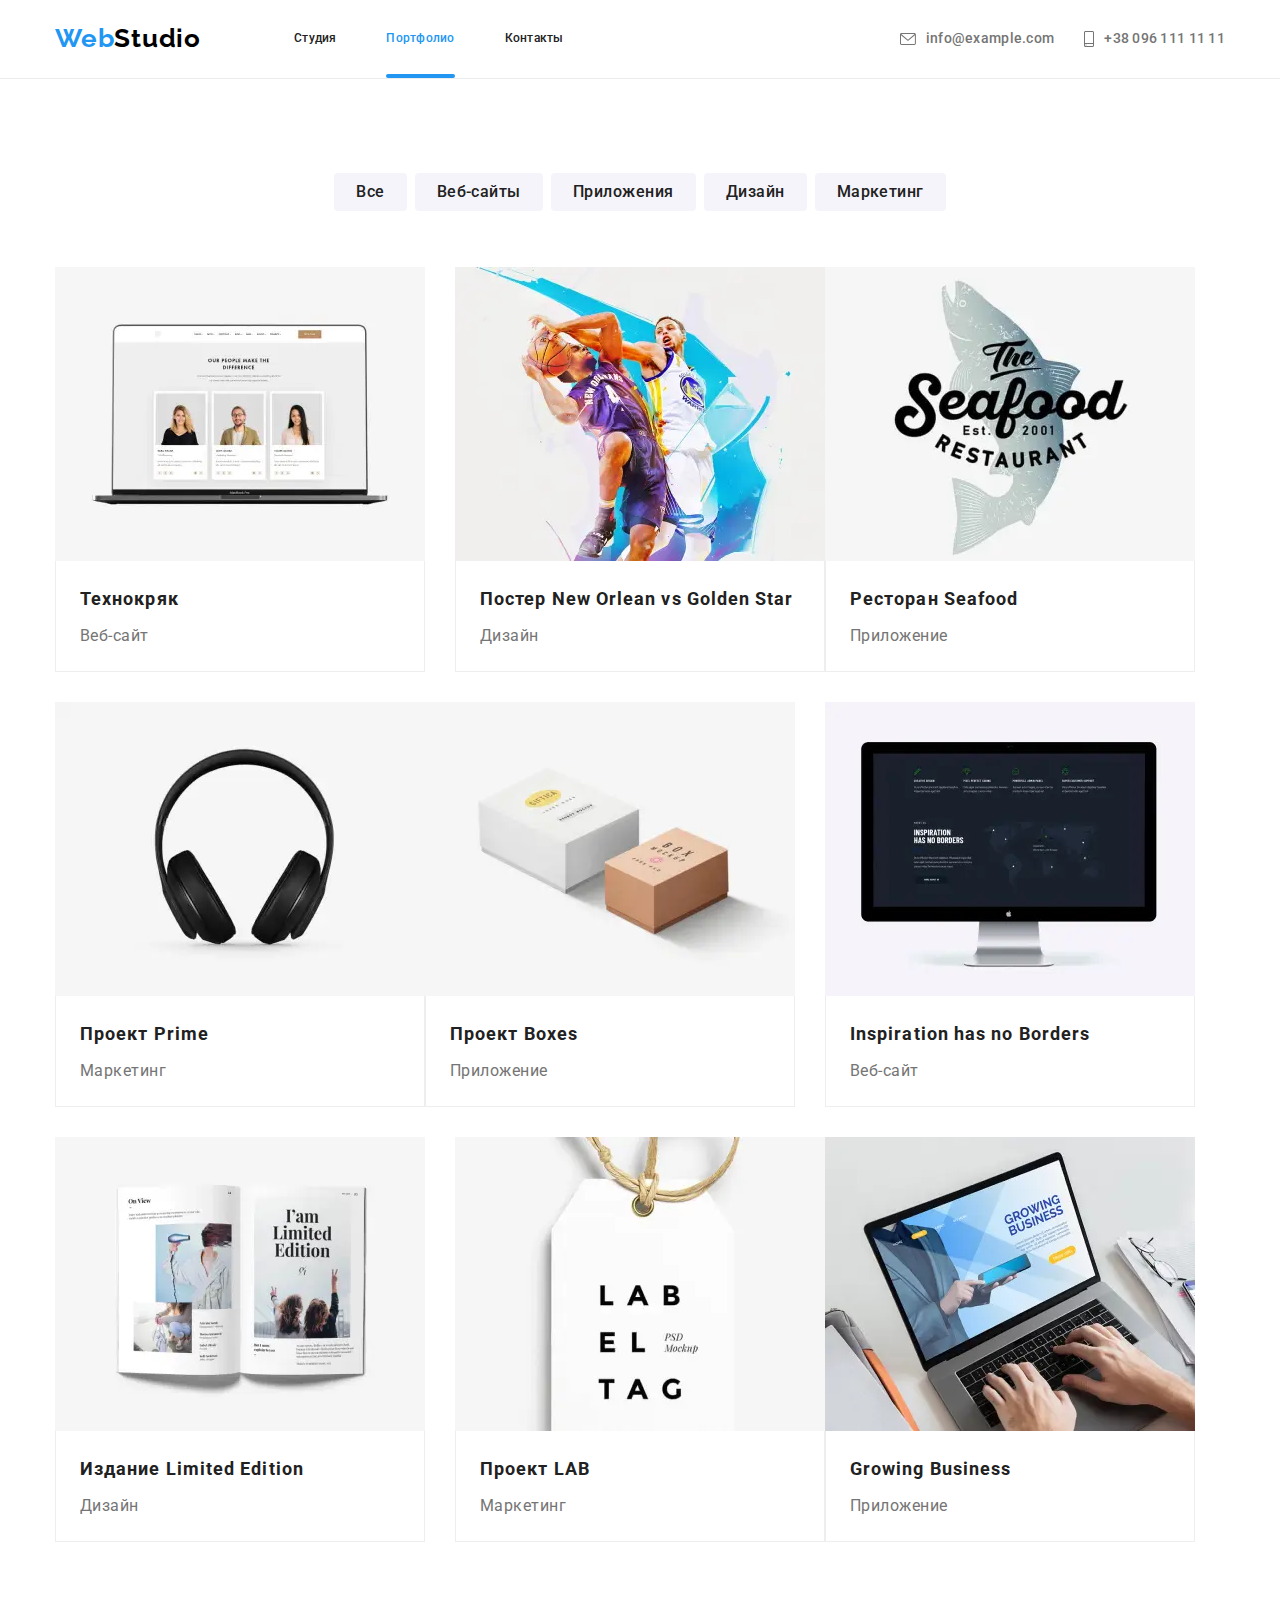
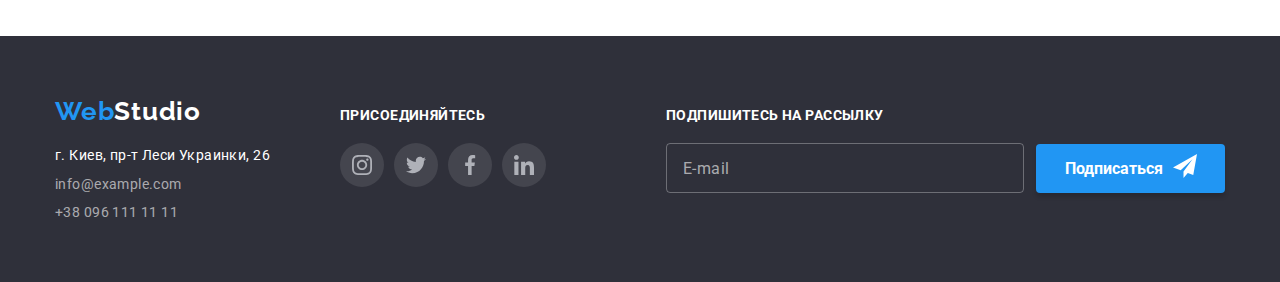
==== commit 603c1a57: "05051736" ====
--- a/portfolio.html
+++ b/portfolio.html
@@ -66,10 +66,10 @@
             </button>
             <ul class="list mobile-menu__list">
                 <li class="mobile-menu__list-item">
-                    <a href="./index.html" class="link mobile-menu__link current">Студия</a>
+                    <a href="./index.html" class="link mobile-menu__link">Студия</a>
                 </li>
                 <li class="mobile-menu__list-item">
-                    <a href="./portfolio.html" class="link mobile-menu__link">Портфолио</a>
+                    <a href="./portfolio.html" class="link mobile-menu__link current">Портфолио</a>
                 </li>
                 <li class="mobile-menu__list-item">
                     <a href="" class="link mobile-menu__link">Контакты</a>
--- a/css/main.min.css
+++ b/css/main.min.css
@@ -1,2 +1,2 @@
-:root{--accent-color: #2196f3;--title-color: #212121;--content-color: #757575;--second-content-color: #AFB1B8;--bg-color: #2f303a;--bg-btn-color-portfolio: #f5f4fa;--second-title-color: #ffffff;--first-font-family: "Roboto", sans-serif;--second-font-family: "Raleway", sans-serif}body{font-family:var(--first-font-family);color:var(--title-color)}h1,h2,h3,h4,p{margin-top:0;margin-bottom:0}button{padding:0;border:none;font:inherit;color:inherit;background-color:transparent}ul,ol{margin-top:0;margin-bottom:0;padding-left:0;list-style:none}img{display:block;max-width:100%;height:auto}.list{list-style:none}.link{text-decoration:none}body{font-family:var(--first-font-family);color:var(--title-color)}.section{padding-top:60px;padding-bottom:60px}@media screen and (min-width: 1200px){.section{padding-top:94px;padding-bottom:94px}}.container{padding-left:15px;padding-right:15px}@media screen and (min-width: 480px){.container{width:480px;margin-left:auto;margin-right:auto}}@media screen and (min-width: 768px){.container{width:768px}}@media screen and (min-width: 1200px){.container{width:1200px}}.page-logo{font-family:var(--second-font-family);font-weight:700;font-size:24px;line-height:1.16;letter-spacing:0.03em;color:#2196f3}@media screen and (min-width: 1200px){.page-logo{font-size:26px;line-height:1.19}}.modal-button{display:flex;padding-left:32px;padding-right:32px;padding-top:10px;padding-bottom:10px;margin-left:auto;margin-right:auto;background:var(--accent-color);box-shadow:0px 4px 4px rgba(0,0,0,0.15);border-radius:4px;color:var(--second-title-color);cursor:pointer;font-family:var(--first-font-family);font-style:normal;font-weight:700;font-size:16px;line-height:1.87;transition:background-color 250ms cubic-bezier(0.4, 0, 0.2, 1)}.modal-button:hover,.modal-button:focus{background:#188ce8}.soc-bar{display:flex;justify-content:center}.soc-link{display:flex;width:44px;height:44px;justify-content:center;align-items:center;border-radius:50%;color:var(--second-content-color);transition:background-color 250ms cubic-bezier(0.4, 0, 0.2, 1)}.soc-link:hover,.soc-link:focus{background:var(--accent-color)}.soc-item:not(:last-child){margin-right:10px}.soc-svg{width:20px;height:20px;fill:currentColor}.soc-link:hover .soc-svg,.soc-link:focus .soc-svg{color:#ffffff}.section-title{font-weight:700;font-size:28px;line-height:1.17;text-align:center;letter-spacing:0.03em;font-family:var(--first-font-family);text-align:center;margin-bottom:30px}@media screen and (min-width: 1200px){.section-title{font-size:36px;line-height:1.16;margin-bottom:50px}}.mobile-menu__container{position:relative;padding-bottom:48px;padding-top:48px}.mobile-menu{position:absolute;top:0;left:0;width:100%;height:100vh;background:#ffffff;overflow:auto;transition:opacity 250ms cubic-bezier(0.4, 0, 0.2, 1),visibility 250ms cubic-bezier(0.4, 0, 0.2, 1);opacity:0;visibility:hidden;pointer-events:none}.mobile-menu.is-open{opacity:1;visibility:visible;pointer-events:auto}.mobile-menu__slose-btn{position:absolute;top:10px;right:15px}.mobile-menu__slose-btn:hover,.mobile-menu__slose-btn:focus{fill:var(--accent-color)}.mobile-menu__link{font-weight:500;font-size:40px;line-height:1.175;letter-spacing:.02em;color:var(--title-color)}.mobile-menu__link.current{color:var(--accent-color)}.mobile-menu__list-item:not(:last-child){margin-bottom:32px}.mobile-menu__list{margin-bottom:302px}.mobile-menu__contact_item:not(:last-child){margin-bottom:32px}.mobile-menu__contact{margin-bottom:64px}.mobile-menu__contact_link{font-weight:500;font-size:34px;line-height:1.17647;letter-spacing:.02em;color:var(--accent-color)}.mobile-menu__contact_link_mail{font-weight:500;font-size:24px;line-height:1.16667;letter-spacing:.02em;color:var(--content-color)}.mobile-menu__soc-bar-link{font-weight:500;font-size:18px;line-height:1.22222;letter-spacing:.02em;color:var(--accent-color)}.mobile-menu__soc-bar{display:flex;align-items:center}.mobile-menu__soc-bar-item:not(:first-child){padding-left:10px}.mobile-menu__soc-bar-item:not(:last-child){padding-right:10px}.mobile-menu__soc-bar-item:not(:last-child){border-right:1px solid rgba(33,33,33,0.2)}header{border-bottom:1px solid #ECECEC}.nav-bar{display:none}.header-contact{display:none}.header-container{display:flex;align-items:center}@media screen and (max-width: 768px){.header-container{padding-top:16px;padding-bottom:16px}}.page-logo_span_header{color:#000}.menu-btn{margin-left:auto;line-height:0}.menu-btn__icon:hover,.menu-btn__icon:focus{fill:var(--accent-color)}@media screen and (min-width: 768px){.menu-btn{display:none}.page-logo_header{margin-right:88px}.nav-bar{display:flex;align-items:center}.nav-list{display:flex;align-items:center}.nav-list__item:not(:last-child){margin-right:50px}.nav-list__link{position:relative;display:flex;font-weight:500;font-size:12px;line-height:1.16;letter-spacing:0.02em;color:var(--title-color);padding-top:32px;padding-bottom:32px;transition:color 250ms cubic-bezier(0.4, 0, 0.2, 1)}.nav-list__link:hover,.nav-list__link:focus{color:var(--accent-color)}.nav-list__link.current{color:var(--accent-color)}.nav-list__link.current::after{content:'';position:absolute;left:0;bottom:0;width:100%;height:4px;border-radius:2px;background-color:var(--accent-color)}.header-contact{display:block;margin-left:auto}.contact{display:flex;align-items:center;font-weight:500;font-size:14px;line-height:1.14;letter-spacing:0.02em;color:var(--content-color);transition:color 250ms cubic-bezier(0.4, 0, 0.2, 1)}.contact:hover,.contact:focus{color:var(--accent-color)}.header-contact__item:not(:last-child){margin-bottom:10px}.contact__svg{align-self:center;fill:currentColor;margin-right:10px}.contact:hover .contact__svg,.contact:focus .contact__svg{color:var(--accent-color)}}@media screen and (min-width: 1200px){.page-logo_header{margin-right:93px}.header-contact{display:flex}.header-contact__item:not(:last-child){margin-right:30px;margin-bottom:0}.contact{font-size:14px;line-height:1.14}}.page-footer{background:var(--bg-color);padding-top:60px;padding-bottom:60px}.footer-container{display:flex;flex-direction:column;justify-content:center;align-items:baseline;text-align:center}@media screen and (min-width: 768px){.footer-container{flex-wrap:wrap;flex-direction:row}}@media screen and (min-width: 1200px){.footer-container{text-align:start}}@media screen and (max-width: 1200px){.footer-container__item{margin-left:auto;margin-right:auto}.footer-container__item:not(:last-child){margin-bottom:60px}}.page-logo__span_footer{color:var(--second-title-color)}.page-logo_footer-container{margin-bottom:20px}.footer-address-list-item:not(:last-child){margin-bottom:10px}.footer-address-link{font-style:normal;font-weight:400;font-size:14px;line-height:1.71px;letter-spacing:0.03em;color:var(--second-title-color);transition:color 250ms cubic-bezier(0.4, 0, 0.2, 1)}.footer-address-link:hover,.footer-address-link:focus{color:var(--accent-color)}.footer-mail-link{font-style:normal;font-weight:400;font-size:14px;line-height:1.71px;letter-spacing:0.03em;color:rgba(255,255,255,0.6);transition:color 250ms cubic-bezier(0.4, 0, 0.2, 1)}.footer-mail-link:hover,.footer-mail-link:focus{color:var(--accent-color)}.footer-tel-link{font-style:normal;font-weight:400;font-size:14px;line-height:1.71px;letter-spacing:0.03em;color:rgba(255,255,255,0.6);transition:color 250ms cubic-bezier(0.4, 0, 0.2, 1)}.footer-tel-link:hover,.footer-tel-link:focus{color:var(--accent-color)}@media screen and (min-width: 768px){.addres-container{margin-right:70px}}.social-title{font-weight:700;font-size:14px;line-height:1.14;letter-spacing:0.03em;text-transform:uppercase;color:var(--second-title-color);margin-bottom:20px}.soc-link-footer{background-color:rgba(255,255,255,0.1);transition:background-color 250ms cubic-bezier(0.4, 0, 0.2, 1)}@media screen and (max-width: 480px){.subscribe-box{width:100%}}@media screen and (min-width: 1200px){.subscribe-box{margin-left:auto}}.subscribe-form{display:flex;align-items:center;justify-items:center;flex-direction:column}@media screen and (min-width: 1200px){.subscribe-form{flex-direction:row}}.subscribe-input::placeholder{font-weight:400;font-size:16px;line-height:1.25;letter-spacing:0.03em;color:rgba(255,255,255,0.6)}.subscribe-input{width:100%;height:50px;padding-left:16px;align-items:center;background-color:transparent;border:1px solid rgba(255,255,255,0.3);border-radius:4px;font-weight:400;font-size:16px;line-height:1.25;letter-spacing:0.03em;color:var(--second-title-color)}@media screen and (min-width: 480px){.subscribe-input{width:450px}}@media screen and (min-width: 1200px){.subscribe-input{width:358px}}@media screen and (max-width: 1200px){.subscribe-input{margin-bottom:20px}}.modal-button-subscribe{padding-left:29px;padding-right:28px}@media screen and (min-width: 1200px){.modal-button-subscribe{margin-left:12px}}.subscribe-svg{fill:currentColor;margin-left:10px}.visually-hiden{position:absolute;width:1px;height:1px;margin:-1px;border:0;padding:0;white-space:nowrap;clip-path:inset(100%);clip:rect(0 0 0 0);overflow:hidden}.selection-btn{font-weight:500;font-size:16px;line-height:1.62;text-align:center;letter-spacing:0.03em;color:var(--title-color);background:var(--bg-btn-color-portfolio);border-radius:4px;cursor:pointer;padding-left:22px;padding-right:22px;padding-top:6px;padding-bottom:6px;transition:color 250ms cubic-bezier(0.4, 0, 0.2, 1),box-shadow 250ms cubic-bezier(0.4, 0, 0.2, 1),background-color 250ms cubic-bezier(0.4, 0, 0.2, 1)}.selection-btn:hover,.selection-btn:focus{background:var(--accent-color);color:var(--second-title-color);cursor:pointer;box-shadow:0px 3px 1px rgba(0,0,0,0.1),0px 1px 2px rgba(0,0,0,0.08),0px 2px 2px rgba(0,0,0,0.12)}.container-bar{padding-bottom:50px}.btn-bar{display:flex;flex-wrap:wrap;cursor:pointer}@media screen and (min-width: 768px){.btn-bar{justify-content:center}}.btn-bar-item{margin-bottom:15px}.btn-bar-item:not(:last-child){margin-right:8px}@media screen and (min-width: 768px){.btn-bar-item{margin-bottom:0}}.hero-section{padding-top:200px;padding-bottom:200px;background:var(--bg-color);text-align:center;background-image:linear-gradient(to right, rgba(47,48,58,0.4), rgba(47,48,58,0.4)),url(../image/background-mobile.jpg);background-repeat:no-repeat;background-position:center;background-size:cover}@media screen and (min-width: 768px){.hero-section{background-image:linear-gradient(to right, rgba(47,48,58,0.4), rgba(47,48,58,0.4)),url(../image/background-tablet.jpg)}}@media screen and (min-width: 1200px){.hero-section{background-image:linear-gradient(to right, rgba(47,48,58,0.4), rgba(47,48,58,0.4)),url(../image/background.jpg)}}.top-caption{font-weight:900;font-size:26px;line-height:1.61;letter-spacing:0.06em;text-transform:uppercase;text-align:center;color:var(--second-title-color)}@media screen and (min-width: 1200px){.top-caption{font-size:44px;line-height:1.36}}.modal-button-hero{margin-top:30px}.about-section{display:none}@media screen and (min-width: 1200px){.about-section{display:block;padding-top:0}.about-list{display:flex;justify-content:center}.about-list-item{position:relative}.about-list-item:not(:last-child){margin-right:30px}.about-overlay{font-family:var(--first-font-family);font-weight:700;font-size:14px;line-height:1.14;text-align:center;letter-spacing:0.03em;text-transform:uppercase;color:var(--second-title-color);background:rgba(47,48,58,0.8);width:100%;height:70px;padding-top:27px;padding-bottom:27px;position:absolute;bottom:0%;right:0%}}.specificity-section{justify-content:center}.specificity-list{display:flex;flex-direction:column;width:100%}@media screen and (min-width: 768px){.specificity-list{flex-direction:row;flex-wrap:wrap}}.specificity-list-item{width:100%}.specificity-list-item:not(:last-child){margin-bottom:30px}@media screen and (min-width: 480px){.specificity-list-item{width:450px}}@media screen and (min-width: 768px){.specificity-list-item{width:354px}.specificity-list-item:nth-child(2n+1){margin-right:30px}.specificity-list-item:nth-last-child(-n+2){margin-bottom:0}}@media screen and (min-width: 1200px){.specificity-list-item{width:270px}.specificity-list-item:not(:last-child){margin-right:30px;margin-bottom:0}}.spc-div{display:flex;height:120px;width:100%;background-color:#f5f4fa;margin-bottom:30px;justify-content:center;align-items:center}.spc-svg{height:70px;width:70px}.specificity-list-caption{font-weight:700;font-size:14px;line-height:1.14;letter-spacing:0.03em;text-transform:uppercase;margin-bottom:10px;color:var(--title-color)}.specificity-content{font-weight:500;font-size:14px;line-height:1.71;letter-spacing:0.03em;color:var(--content-color)}.team-section{background:#F5F4FA}.team-list{display:flex;flex-wrap:wrap;justify-content:center}.team-list-item{background:var(--content-color);box-shadow:0px 1px 3px rgba(0,0,0,0.12),0px 1px 1px rgba(0,0,0,0.14),0px 2px 1px rgba(0,0,0,0.2);border-radius:4px 4px 4px 4px}.team-list-item:not(:last-child){margin-bottom:30px}@media screen and (min-width: 768px){.team-list-item:nth-child(2n+1){margin-right:30px}.team-list-item:nth-last-child(-n+2){margin-bottom:0}}@media screen and (min-width: 1200px){.team-list-item:not(:last-child){margin-right:30px;margin-bottom:0}}.team-profession{margin-bottom:10px}.team-img{border-radius:4px 4px 0px 0px}.team-text{padding-top:30px;padding-bottom:30px;background:#ffffff;border-radius:0px 0px 4px 4px}.team-name{margin-bottom:10px;font-weight:500;font-size:16px;line-height:1.18;text-align:center;letter-spacing:0.03em}.team-profession{font-weight:400;font-size:16px;line-height:1.18;text-align:center;letter-spacing:0.03em;color:var(--content-color)}.progects{display:flex;flex-wrap:wrap;justify-content:center;align-items:center;margin-bottom:-30px}@media screen and (min-width: 480px){.progects{margin-right:-30px}}.progect-item{margin-bottom:30px;margin-right:30px}@media screen and (min-width: 480px){.progect-item{width:210px}}@media screen and (min-width: 768px){.progect-item{width:226px}}@media screen and (min-width: 1200px){.progect-item{margin-bottom:0;width:170px}}@media screen and (max-width: 479px){.progect-item{flex-basis:calc((100% - 60px) / 2)}.progect-item:nth-child(2n){margin-right:0}}.progect-link{display:flex;justify-content:center;align-items:center;height:92px;color:var(--second-content-color);border-radius:4px;border:solid 1px;transition:color 250ms cubic-bezier(0.4, 0, 0.2, 1),border-color 250ms cubic-bezier(0.4, 0, 0.2, 1)}.progect-link:hover,.progect-link:focus{color:var(--accent-color)}.progect-svg{fill:currentColor}.progect-link:hover .progect-svg,.progect-link:focus .progect-svg{color:var(--accent-color)}.portfolio-caption{margin-bottom:4px;font-weight:700;font-size:18px;line-height:2;letter-spacing:0.06em;color:var(--title-color)}.portfolio-category{font-weight:normal;font-size:16px;line-height:1.87;letter-spacing:0.03em;color:var(--content-color)}.portfolio-list{display:flex;flex-wrap:wrap;margin-bottom:-30px}@media screen and (min-width: 768px){.portfolio-list{margin-right:-30px}}.portfolio-list-item{margin-bottom:30px}@media screen and (min-width: 768px){.portfolio-list-item{margin-right:30px}.portfolio-list-item:nth-child(2n){margin-right:0}}.portfolio-text-box{padding-top:20px;padding-bottom:20px;padding-left:24px;padding-right:24px;border-right:1px solid #eeeeee;border-left:1px solid #eeeeee;border-bottom:1px solid #eeeeee}.portfolio-link{transition:box-shadow 250ms cubic-bezier(0.4, 0, 0.2, 1)}.portfolio-link:hover,.portfolio-link:focus{display:block;box-shadow:0px 1px 1px rgba(0,0,0,0.12),0px 4px 4px rgba(0,0,0,0.06),1px 4px 6px rgba(0,0,0,0.16)}.overlay-container{position:relative;overflow:hidden}.overlay{font-family:var(--first-font-family);color:var(--second-title-color);font-weight:400;font-size:18px;line-height:1.55;letter-spacing:0.03em;padding-left:24px;padding-right:24px;padding-top:63px;padding-bottom:63px;position:absolute;top:0%;left:0%;width:100%;height:100%;background:rgba(33,150,243,0.9);overflow:auto;transform:translateY(100%);transition:transform 250ms cubic-bezier(0.4, 0, 0.2, 1)}.portfolio-link:hover .overlay,.portfolio-link:focus .overlay{transform:translateY(0%)}.backdrop{position:fixed;left:0%;top:0%;width:100vw;height:100vh;background:rgba(0,0,0,0.2);transition:opacity 250ms cubic-bezier(0.4, 0, 0.2, 1),visibility 250ms cubic-bezier(0.4, 0, 0.2, 1)}.backdrop.is-hidden{opacity:0;visibility:hidden;pointer-events:none}.modal{display:block;width:100%;padding:40px;position:absolute;top:50%;left:50%;transform:translate(-50%, -50%);background:#FFFFFF;border-radius:4px 4px 4px 4px}@media screen and (min-width: 480px){.modal{width:450px}}@media screen and (min-width: 1200px){.modal{width:528px}}.backdrop-modal-button{position:absolute;top:8px;right:8px;width:30px;height:30px;border-radius:50%;border:1px solid rgba(0,0,0,0.1);justify-content:center;align-items:center;color:#000;cursor:pointer}.modal-button-svg{fill:currentColor;transition:fill 250ms cubic-bezier(0.4, 0, 0.2, 1)}.backdrop-modal-button:hover .modal-button-svg,.backdrop-modal-button:focus .modal-button-svg{fill:var(--accent-color)}.modal-form{font-weight:400}.modal-title{margin-bottom:12px;font-family:var(--first-font-family);font-weight:700;font-size:20px;line-height:1.15;text-align:center;letter-spacing:0.03em;color:var(--title-color)}.modal-label{display:inline-block;margin-bottom:4px;font-size:12px;line-height:1.16;letter-spacing:0.01em;color:var(--content-color)}.modal-input-box{position:relative;width:100%;height:100%;margin-bottom:10px}.modal-imput{padding-left:42px;width:100%;height:40px;border:1px solid rgba(33,33,33,0.2);box-sizing:border-box;border-radius:4px;transition:border-color 250ms cubic-bezier(0.4, 0, 0.2, 1)}.modal-imput:focus{outline:none;border-color:var(--accent-color)}.modal-input-svg{position:absolute;top:50%;transform:translateY(-50%);left:12px;fill:#212121;transition:fill 250ms cubic-bezier(0.4, 0, 0.2, 1)}.modal-imput:focus+.modal-input-svg{fill:var(--accent-color)}.modal-comment{padding-top:12px;padding-bottom:12px;padding-left:16px;padding-right:16px;margin-bottom:20px;width:100%;height:120px;border:1px solid rgba(33,33,33,0.2);box-sizing:border-box;border-radius:4px;resize:none;transition:border-color 250ms cubic-bezier(0.4, 0, 0.2, 1)}.modal-comment:focus{outline:none;border-color:var(--accent-color)}.modal-comment::placeholder{font-weight:400;font-size:14px;line-height:16px;letter-spacing:0.01em;color:rgba(117,117,117,0.5)}.conditions-box{display:flex;justify-content:center;align-items:center;margin-bottom:30px;font-size:12px;line-height:1.16;letter-spacing:0.01em;color:var(--content-color);margin-bottom:30px}@media screen and (min-width: 1200px){.conditions-box{font-size:14px;line-height:2}}.conditions-link{margin-left:4px;color:#2196F3}.codition-label{display:flex;align-items:center}.codition-label::before{content:"";display:inline-block;width:16px;height:15px;border-radius:4px;border:2px solid #212121;margin-right:9px;transform:background-color 250ms cubic-bezier(0.4, 0, 0.2, 1)}.conditions-check:checked+.codition-label::before{background-color:var(--accent-color);background-image:url(../image/checked.svg);background-repeat:no-repeat;background-position:50% 50%;border:0}.conditions-check:hover+.codition-label::before,.conditions-check:focus+.codition-label::before{border-color:var(--accent-color)}
+:root{--accent-color: #2196f3;--title-color: #212121;--content-color: #757575;--second-content-color: #AFB1B8;--bg-color: #2f303a;--bg-btn-color-portfolio: #f5f4fa;--second-title-color: #ffffff;--first-font-family: "Roboto", sans-serif;--second-font-family: "Raleway", sans-serif}body{font-family:var(--first-font-family);color:var(--title-color)}h1,h2,h3,h4,p{margin-top:0;margin-bottom:0}button{padding:0;border:none;font:inherit;color:inherit;background-color:transparent}ul,ol{margin-top:0;margin-bottom:0;padding-left:0;list-style:none}img{display:block;max-width:100%;height:auto}.list{list-style:none}.link{text-decoration:none}body{font-family:var(--first-font-family);color:var(--title-color)}.section{padding-top:60px;padding-bottom:60px}@media screen and (min-width: 1200px){.section{padding-top:94px;padding-bottom:94px}}.container{padding-left:15px;padding-right:15px}@media screen and (min-width: 480px){.container{width:480px;margin-left:auto;margin-right:auto}}@media screen and (min-width: 768px){.container{width:768px}}@media screen and (min-width: 1200px){.container{width:1200px}}.page-logo{font-family:var(--second-font-family);font-weight:700;font-size:24px;line-height:1.16;letter-spacing:0.03em;color:#2196f3}@media screen and (min-width: 1200px){.page-logo{font-size:26px;line-height:1.19}}.modal-button{display:flex;padding-left:32px;padding-right:32px;padding-top:10px;padding-bottom:10px;margin-left:auto;margin-right:auto;background:var(--accent-color);box-shadow:0px 4px 4px rgba(0,0,0,0.15);border-radius:4px;color:var(--second-title-color);cursor:pointer;font-family:var(--first-font-family);font-style:normal;font-weight:700;font-size:16px;line-height:1.87;transition:background-color 250ms cubic-bezier(0.4, 0, 0.2, 1)}.modal-button:hover,.modal-button:focus{background:#188ce8}.soc-bar{display:flex;justify-content:center}.soc-link{display:flex;width:44px;height:44px;justify-content:center;align-items:center;border-radius:50%;color:var(--second-content-color);transition:background-color 250ms cubic-bezier(0.4, 0, 0.2, 1)}.soc-link:hover,.soc-link:focus{background:var(--accent-color)}.soc-item:not(:last-child){margin-right:10px}.soc-svg{width:20px;height:20px;fill:currentColor}.soc-link:hover .soc-svg,.soc-link:focus .soc-svg{color:#ffffff}.section-title{font-weight:700;font-size:28px;line-height:1.17;text-align:center;letter-spacing:0.03em;font-family:var(--first-font-family);text-align:center;margin-bottom:30px}@media screen and (min-width: 1200px){.section-title{font-size:36px;line-height:1.16;margin-bottom:50px}}.mobile-menu__container{position:relative;padding-bottom:48px;padding-top:48px}.mobile-menu{position:absolute;top:0;left:0;width:100%;height:100vh;background:#ffffff;overflow:auto;transition:opacity 250ms cubic-bezier(0.4, 0, 0.2, 1),visibility 250ms cubic-bezier(0.4, 0, 0.2, 1);opacity:0;visibility:hidden;pointer-events:none}.mobile-menu.is-open{opacity:1;visibility:visible;pointer-events:auto;z-index:2}.mobile-menu__slose-btn{position:absolute;top:10px;right:15px}.mobile-menu__slose-btn:hover,.mobile-menu__slose-btn:focus{fill:var(--accent-color)}.mobile-menu__link{font-weight:500;font-size:40px;line-height:1.175;letter-spacing:.02em;color:var(--title-color)}.mobile-menu__link.current{color:var(--accent-color)}.mobile-menu__list-item:not(:last-child){margin-bottom:32px}.mobile-menu__list{margin-bottom:302px}.mobile-menu__contact_item:not(:last-child){margin-bottom:32px}.mobile-menu__contact{margin-bottom:64px}.mobile-menu__contact_link{font-weight:500;font-size:34px;line-height:1.17647;letter-spacing:.02em;color:var(--accent-color)}.mobile-menu__contact_link_mail{font-weight:500;font-size:24px;line-height:1.16667;letter-spacing:.02em;color:var(--content-color)}.mobile-menu__soc-bar-link{font-weight:500;font-size:18px;line-height:1.22222;letter-spacing:.02em;color:var(--accent-color)}.mobile-menu__soc-bar{display:flex;align-items:center}.mobile-menu__soc-bar-item:not(:first-child){padding-left:10px}.mobile-menu__soc-bar-item:not(:last-child){padding-right:10px}.mobile-menu__soc-bar-item:not(:last-child){border-right:1px solid rgba(33,33,33,0.2)}header{border-bottom:1px solid #ECECEC}.nav-bar{display:none}.header-contact{display:none}.header-container{display:flex;align-items:center}@media screen and (max-width: 768px){.header-container{padding-top:16px;padding-bottom:16px}}.page-logo_span_header{color:#000}.menu-btn{margin-left:auto;line-height:0}.menu-btn__icon:hover,.menu-btn__icon:focus{fill:var(--accent-color)}@media screen and (min-width: 768px){.menu-btn{display:none}.page-logo_header{margin-right:88px}.nav-bar{display:flex;align-items:center}.nav-list{display:flex;align-items:center}.nav-list__item:not(:last-child){margin-right:50px}.nav-list__link{position:relative;display:flex;font-weight:500;font-size:12px;line-height:1.16;letter-spacing:0.02em;color:var(--title-color);padding-top:32px;padding-bottom:32px;transition:color 250ms cubic-bezier(0.4, 0, 0.2, 1)}.nav-list__link:hover,.nav-list__link:focus{color:var(--accent-color)}.nav-list__link.current{color:var(--accent-color)}.nav-list__link.current::after{content:'';position:absolute;left:0;bottom:0;width:100%;height:4px;border-radius:2px;background-color:var(--accent-color)}.header-contact{display:block;margin-left:auto}.contact{display:flex;align-items:center;font-weight:500;font-size:14px;line-height:1.14;letter-spacing:0.02em;color:var(--content-color);transition:color 250ms cubic-bezier(0.4, 0, 0.2, 1)}.contact:hover,.contact:focus{color:var(--accent-color)}.header-contact__item:not(:last-child){margin-bottom:10px}.contact__svg{align-self:center;fill:currentColor;margin-right:10px}.contact:hover .contact__svg,.contact:focus .contact__svg{color:var(--accent-color)}}@media screen and (min-width: 1200px){.page-logo_header{margin-right:93px}.header-contact{display:flex}.header-contact__item:not(:last-child){margin-right:30px;margin-bottom:0}.contact{font-size:14px;line-height:1.14}}.page-footer{background:var(--bg-color);padding-top:60px;padding-bottom:60px}.footer-container{display:flex;flex-direction:column;justify-content:center;align-items:baseline;text-align:center}@media screen and (min-width: 768px){.footer-container{flex-wrap:wrap;flex-direction:row}}@media screen and (min-width: 1200px){.footer-container{text-align:start}}@media screen and (max-width: 1200px){.footer-container__item{margin-left:auto;margin-right:auto}.footer-container__item:not(:last-child){margin-bottom:60px}}.page-logo__span_footer{color:var(--second-title-color)}.page-logo_footer-container{margin-bottom:20px}.footer-address-list-item:not(:last-child){margin-bottom:10px}.footer-address-link{font-style:normal;font-weight:400;font-size:14px;line-height:1.71px;letter-spacing:0.03em;color:var(--second-title-color);transition:color 250ms cubic-bezier(0.4, 0, 0.2, 1)}.footer-address-link:hover,.footer-address-link:focus{color:var(--accent-color)}.footer-mail-link{font-style:normal;font-weight:400;font-size:14px;line-height:1.71px;letter-spacing:0.03em;color:rgba(255,255,255,0.6);transition:color 250ms cubic-bezier(0.4, 0, 0.2, 1)}.footer-mail-link:hover,.footer-mail-link:focus{color:var(--accent-color)}.footer-tel-link{font-style:normal;font-weight:400;font-size:14px;line-height:1.71px;letter-spacing:0.03em;color:rgba(255,255,255,0.6);transition:color 250ms cubic-bezier(0.4, 0, 0.2, 1)}.footer-tel-link:hover,.footer-tel-link:focus{color:var(--accent-color)}@media screen and (min-width: 768px){.addres-container{margin-right:70px}}.social-title{font-weight:700;font-size:14px;line-height:1.14;letter-spacing:0.03em;text-transform:uppercase;color:var(--second-title-color);margin-bottom:20px}.soc-link-footer{background-color:rgba(255,255,255,0.1);transition:background-color 250ms cubic-bezier(0.4, 0, 0.2, 1)}@media screen and (max-width: 480px){.subscribe-box{width:100%}}@media screen and (min-width: 1200px){.subscribe-box{margin-left:auto}}.subscribe-form{display:flex;align-items:center;justify-items:center;flex-direction:column}@media screen and (min-width: 1200px){.subscribe-form{flex-direction:row}}.subscribe-input::placeholder{font-weight:400;font-size:16px;line-height:1.25;letter-spacing:0.03em;color:rgba(255,255,255,0.6)}.subscribe-input{width:100%;height:50px;padding-left:16px;align-items:center;background-color:transparent;border:1px solid rgba(255,255,255,0.3);border-radius:4px;font-weight:400;font-size:16px;line-height:1.25;letter-spacing:0.03em;color:var(--second-title-color)}@media screen and (min-width: 480px){.subscribe-input{width:450px}}@media screen and (min-width: 1200px){.subscribe-input{width:358px}}@media screen and (max-width: 1200px){.subscribe-input{margin-bottom:20px}}.modal-button-subscribe{padding-left:29px;padding-right:28px}@media screen and (min-width: 1200px){.modal-button-subscribe{margin-left:12px}}.subscribe-svg{fill:currentColor;margin-left:10px}.visually-hiden{position:absolute;width:1px;height:1px;margin:-1px;border:0;padding:0;white-space:nowrap;clip-path:inset(100%);clip:rect(0 0 0 0);overflow:hidden}.selection-btn{font-weight:500;font-size:16px;line-height:1.62;text-align:center;letter-spacing:0.03em;color:var(--title-color);background:var(--bg-btn-color-portfolio);border-radius:4px;cursor:pointer;padding-left:22px;padding-right:22px;padding-top:6px;padding-bottom:6px;transition:color 250ms cubic-bezier(0.4, 0, 0.2, 1),box-shadow 250ms cubic-bezier(0.4, 0, 0.2, 1),background-color 250ms cubic-bezier(0.4, 0, 0.2, 1)}.selection-btn:hover,.selection-btn:focus{background:var(--accent-color);color:var(--second-title-color);cursor:pointer;box-shadow:0px 3px 1px rgba(0,0,0,0.1),0px 1px 2px rgba(0,0,0,0.08),0px 2px 2px rgba(0,0,0,0.12)}.container-bar{padding-bottom:40px}@media screen and (min-width: 768px){.container-bar{padding-bottom:30px}}@media screen and (min-width: 1200px){.container-bar{padding-bottom:56px}}.btn-bar{display:flex;flex-wrap:wrap;cursor:pointer}@media screen and (min-width: 768px){.btn-bar{justify-content:center}}.btn-bar-item{margin-bottom:15px}.btn-bar-item:not(:last-child){margin-right:8px}@media screen and (min-width: 768px){.btn-bar-item{margin-bottom:0}}.hero-section{padding-top:200px;padding-bottom:200px;background:var(--bg-color);text-align:center;background-image:linear-gradient(to right, rgba(47,48,58,0.4), rgba(47,48,58,0.4)),url(../image/background-mobile.jpg);background-repeat:no-repeat;background-position:center;background-size:cover}@media screen and (min-width: 768px){.hero-section{background-image:linear-gradient(to right, rgba(47,48,58,0.4), rgba(47,48,58,0.4)),url(../image/background-tablet.jpg)}}@media screen and (min-width: 1200px){.hero-section{background-image:linear-gradient(to right, rgba(47,48,58,0.4), rgba(47,48,58,0.4)),url(../image/background.jpg)}}.top-caption{font-weight:900;font-size:26px;line-height:1.61;letter-spacing:0.06em;text-transform:uppercase;text-align:center;color:var(--second-title-color)}@media screen and (min-width: 1200px){.top-caption{font-size:44px;line-height:1.36}}.modal-button-hero{margin-top:30px}.about-section{display:none}@media screen and (min-width: 1200px){.about-section{display:block;padding-top:0}.about-list{display:flex;justify-content:center}.about-list-item{position:relative}.about-list-item:not(:last-child){margin-right:30px}.about-overlay{font-family:var(--first-font-family);font-weight:700;font-size:14px;line-height:1.14;text-align:center;letter-spacing:0.03em;text-transform:uppercase;color:var(--second-title-color);background:rgba(47,48,58,0.8);width:100%;height:70px;padding-top:27px;padding-bottom:27px;position:absolute;bottom:0%;right:0%}}.specificity-section{justify-content:center}.specificity-list{display:flex;flex-direction:column;width:100%}@media screen and (min-width: 768px){.specificity-list{flex-direction:row;flex-wrap:wrap}}.specificity-list-item{width:100%}.specificity-list-item:not(:last-child){margin-bottom:30px}@media screen and (min-width: 480px){.specificity-list-item{width:450px}}@media screen and (min-width: 768px){.specificity-list-item{width:354px}.specificity-list-item:nth-child(2n+1){margin-right:30px}.specificity-list-item:nth-last-child(-n+2){margin-bottom:0}}@media screen and (min-width: 1200px){.specificity-list-item{width:270px}.specificity-list-item:not(:last-child){margin-right:30px;margin-bottom:0}}.spc-div{display:flex;height:120px;width:100%;background-color:#f5f4fa;margin-bottom:30px;justify-content:center;align-items:center}.spc-svg{height:70px;width:70px}.specificity-list-caption{font-weight:700;font-size:14px;line-height:1.14;letter-spacing:0.03em;text-transform:uppercase;margin-bottom:10px;text-align:center;color:var(--title-color)}@media screen and (min-width: 768px){.specificity-list-caption{text-align:start}}.specificity-content{font-weight:500;font-size:14px;line-height:1.71;letter-spacing:0.03em;color:var(--content-color)}.team-section{background:#F5F4FA}.team-list{display:flex;flex-wrap:wrap;justify-content:center}.team-list-item{background:var(--content-color);box-shadow:0px 1px 3px rgba(0,0,0,0.12),0px 1px 1px rgba(0,0,0,0.14),0px 2px 1px rgba(0,0,0,0.2);border-radius:4px 4px 4px 4px}.team-list-item:not(:last-child){margin-bottom:30px}@media screen and (min-width: 768px){.team-list-item:nth-child(2n+1){margin-right:30px}.team-list-item:nth-last-child(-n+2){margin-bottom:0}}@media screen and (min-width: 1200px){.team-list-item:not(:last-child){margin-right:30px;margin-bottom:0}}.team-profession{margin-bottom:10px}.team-img{border-radius:4px 4px 0px 0px}.team-text{padding-top:30px;padding-bottom:30px;background:#ffffff;border-radius:0px 0px 4px 4px}.team-name{margin-bottom:10px;font-weight:500;font-size:16px;line-height:1.18;text-align:center;letter-spacing:0.03em}.team-profession{font-weight:400;font-size:16px;line-height:1.18;text-align:center;letter-spacing:0.03em;color:var(--content-color)}.progects{display:flex;flex-wrap:wrap;justify-content:center;align-items:center;margin-bottom:-30px}@media screen and (min-width: 480px){.progects{margin-right:-30px}}.progect-item{margin-bottom:30px;margin-right:30px}@media screen and (min-width: 480px){.progect-item{width:210px}}@media screen and (min-width: 768px){.progect-item{width:226px}}@media screen and (min-width: 1200px){.progect-item{margin-bottom:0;width:170px}}@media screen and (max-width: 479px){.progect-item{flex-basis:calc((100% - 60px) / 2)}.progect-item:nth-child(2n){margin-right:0}}.progect-link{display:flex;justify-content:center;align-items:center;height:92px;color:var(--second-content-color);border-radius:4px;border:solid 1px;transition:color 250ms cubic-bezier(0.4, 0, 0.2, 1),border-color 250ms cubic-bezier(0.4, 0, 0.2, 1)}.progect-link:hover,.progect-link:focus{color:var(--accent-color)}.progect-svg{fill:currentColor}.progect-link:hover .progect-svg,.progect-link:focus .progect-svg{color:var(--accent-color)}.portfolio-caption{margin-bottom:4px;font-weight:700;font-size:18px;line-height:2;letter-spacing:0.06em;color:var(--title-color)}.portfolio-category{font-weight:normal;font-size:16px;line-height:1.87;letter-spacing:0.03em;color:var(--content-color)}.portfolio-list{display:flex;flex-wrap:wrap;margin-bottom:-30px}@media screen and (min-width: 768px){.portfolio-list{margin-right:-30px}}.portfolio-list-item{margin-bottom:30px}@media screen and (min-width: 768px){.portfolio-list-item{margin-right:30px}.portfolio-list-item:nth-child(2n){margin-right:0}}.portfolio-text-box{padding-top:20px;padding-bottom:20px;padding-left:24px;padding-right:24px;border-right:1px solid #eeeeee;border-left:1px solid #eeeeee;border-bottom:1px solid #eeeeee}.portfolio-link{transition:box-shadow 250ms cubic-bezier(0.4, 0, 0.2, 1)}.portfolio-link:hover,.portfolio-link:focus{display:block;box-shadow:0px 1px 1px rgba(0,0,0,0.12),0px 4px 4px rgba(0,0,0,0.06),1px 4px 6px rgba(0,0,0,0.16)}.overlay-container{position:relative;overflow:hidden}.overlay{font-family:var(--first-font-family);color:var(--second-title-color);font-weight:400;font-size:18px;line-height:1.55;letter-spacing:0.03em;padding-left:24px;padding-right:24px;padding-top:63px;padding-bottom:63px;position:absolute;top:0%;left:0%;width:100%;height:100%;background:rgba(33,150,243,0.9);overflow:auto;transform:translateY(100%);transition:transform 250ms cubic-bezier(0.4, 0, 0.2, 1)}.portfolio-link:hover .overlay,.portfolio-link:focus .overlay{transform:translateY(0%)}.backdrop{position:fixed;left:0%;top:0%;width:100vw;height:100vh;background:rgba(0,0,0,0.2);transition:opacity 250ms cubic-bezier(0.4, 0, 0.2, 1),visibility 250ms cubic-bezier(0.4, 0, 0.2, 1)}.backdrop.is-hidden{opacity:0;visibility:hidden;pointer-events:none}.modal{display:block;width:100%;padding:calc(10% / 2);position:absolute;top:50%;left:50%;transform:translate(-50%, -50%);background:#FFFFFF;border-radius:4px 4px 4px 4px}@media screen and (min-width: 480px){.modal{padding:40px;width:450px}}@media screen and (min-width: 1200px){.modal{width:528px}}.backdrop-modal-button{position:absolute;top:8px;right:8px;width:30px;height:30px;border-radius:50%;border:1px solid rgba(0,0,0,0.1);justify-content:center;align-items:center;color:#000;cursor:pointer}.modal-button-svg{fill:currentColor;transition:fill 250ms cubic-bezier(0.4, 0, 0.2, 1)}.backdrop-modal-button:hover .modal-button-svg,.backdrop-modal-button:focus .modal-button-svg{fill:var(--accent-color)}.modal-form{font-weight:400}.modal-title{margin-bottom:12px;font-family:var(--first-font-family);font-weight:700;font-size:20px;line-height:1.15;text-align:center;letter-spacing:0.03em;color:var(--title-color)}.modal-label{display:inline-block;margin-bottom:4px;font-size:12px;line-height:1.16;letter-spacing:0.01em;color:var(--content-color)}.modal-input-box{position:relative;width:100%;height:100%;margin-bottom:10px}.modal-imput{padding-left:42px;width:100%;height:40px;border:1px solid rgba(33,33,33,0.2);box-sizing:border-box;border-radius:4px;transition:border-color 250ms cubic-bezier(0.4, 0, 0.2, 1)}.modal-imput:focus{outline:none;border-color:var(--accent-color)}.modal-input-svg{position:absolute;top:50%;transform:translateY(-50%);left:12px;fill:#212121;transition:fill 250ms cubic-bezier(0.4, 0, 0.2, 1)}.modal-imput:focus+.modal-input-svg{fill:var(--accent-color)}.modal-comment{padding-top:12px;padding-bottom:12px;padding-left:16px;padding-right:16px;margin-bottom:20px;width:100%;height:120px;border:1px solid rgba(33,33,33,0.2);box-sizing:border-box;border-radius:4px;resize:none;transition:border-color 250ms cubic-bezier(0.4, 0, 0.2, 1)}.modal-comment:focus{outline:none;border-color:var(--accent-color)}.modal-comment::placeholder{font-weight:400;font-size:14px;line-height:16px;letter-spacing:0.01em;color:rgba(117,117,117,0.5)}.conditions-box{display:flex;justify-content:center;align-items:center;margin-bottom:30px;font-size:12px;line-height:1.16;letter-spacing:0.01em;color:var(--content-color);margin-bottom:30px}@media screen and (min-width: 1200px){.conditions-box{font-size:14px;line-height:2}}.conditions-link{margin-left:4px;color:#2196F3}.codition-label{display:flex;align-items:center}.codition-label::before{content:"";display:inline-block;width:16px;height:15px;border-radius:4px;border:2px solid #212121;margin-right:9px;transform:background-color 250ms cubic-bezier(0.4, 0, 0.2, 1)}.conditions-check:checked+.codition-label::before{background-color:var(--accent-color);background-image:url(../image/checked.svg);background-repeat:no-repeat;background-position:50% 50%;border:0}.conditions-check:hover+.codition-label::before,.conditions-check:focus+.codition-label::before{border-color:var(--accent-color)}
 /*# sourceMappingURL=main.min.css.map */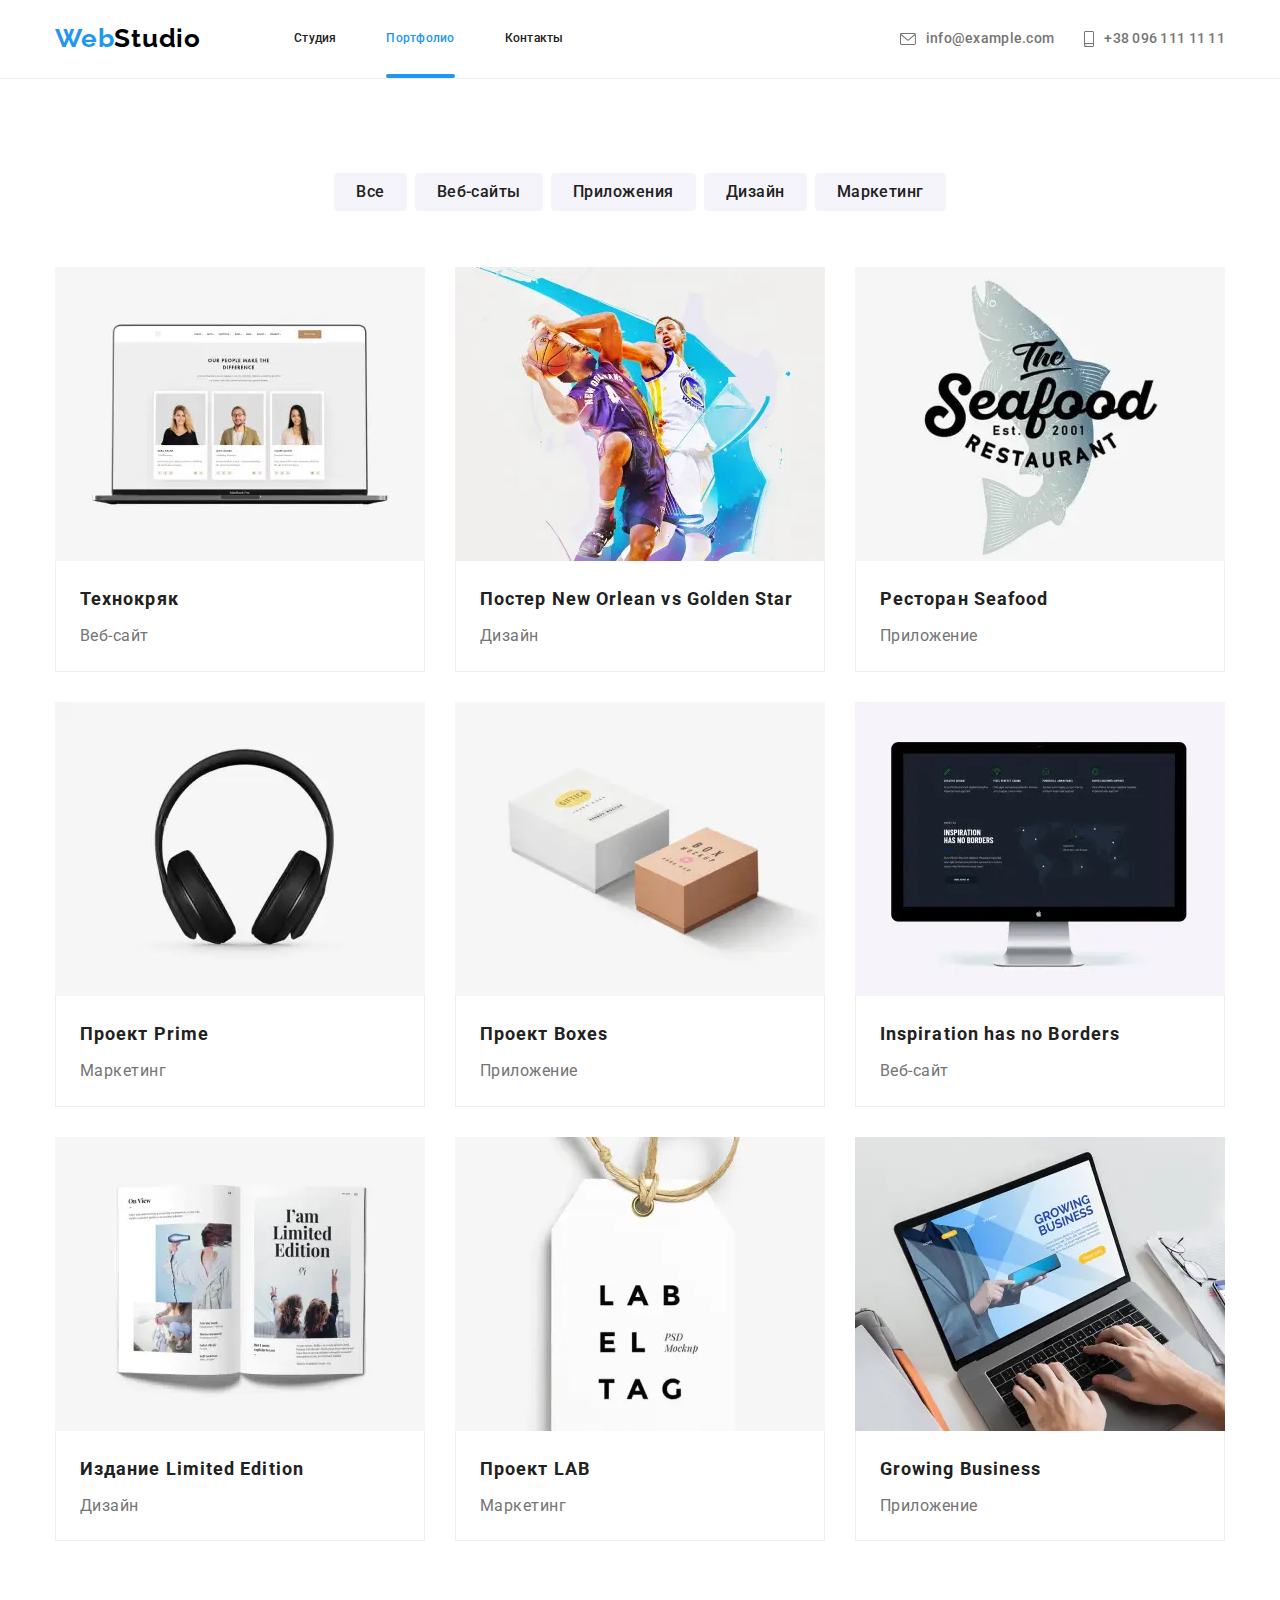
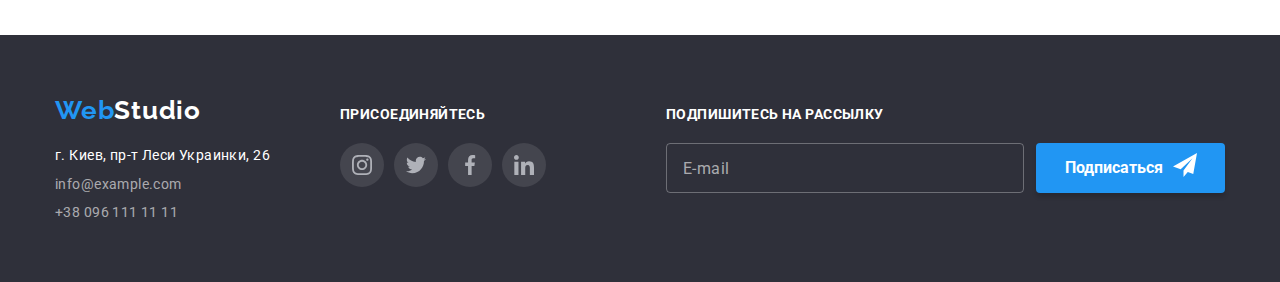
==== commit 0096bc32: "06051842" ====
--- a/portfolio.html
+++ b/portfolio.html
@@ -105,7 +105,7 @@
 </header>
    <main>
        <section class="section">
-<div class="container container-bar">
+<div class="container">
             <ul class="list btn-bar">
                 <li class="btn-bar-item"><button class="selection-btn" type="button">Все</button></li>
                 <li class="btn-bar-item"><button class="selection-btn" type="button">Веб-сайты</button></li>
@@ -113,8 +113,6 @@
                 <li class="btn-bar-item"><button class="selection-btn" type="button">Дизайн</button></li>
                 <li class="btn-bar-item"><button class="selection-btn" type="button">Маркетинг</button></li>
             </ul>
-</div>
-<div class="container">
             <ul class="list portfolio-list">
                 <li class="portfolio-list-item">
                     <a href="" class="portfolio-link link">
@@ -456,10 +454,7 @@
     <footer class="page-footer">
         <div class="container footer-container">
             <div class="footer-container__item addres-container">
-                <div class="page-logo_footer-container">
-                    <a class="link page-logo_footer page-logo" href="./index.html">Web<span
-                            class="page-logo__span_footer">Studio</span></a>
-                </div>
+                    <a class="link page-logo_footer page-logo" href="./index.html">Web<span class="page-logo__span_footer">Studio</span></a>
                 <address class="footer-address">
                     <ul class="list footer-address-list">
                         <li class="footer-address-list-item">
--- a/css/main.min.css
+++ b/css/main.min.css
@@ -1,2 +1,2 @@
-:root{--accent-color: #2196f3;--title-color: #212121;--content-color: #757575;--second-content-color: #AFB1B8;--bg-color: #2f303a;--bg-btn-color-portfolio: #f5f4fa;--second-title-color: #ffffff;--first-font-family: "Roboto", sans-serif;--second-font-family: "Raleway", sans-serif}body{font-family:var(--first-font-family);color:var(--title-color)}h1,h2,h3,h4,p{margin-top:0;margin-bottom:0}button{padding:0;border:none;font:inherit;color:inherit;background-color:transparent}ul,ol{margin-top:0;margin-bottom:0;padding-left:0;list-style:none}img{display:block;max-width:100%;height:auto}.list{list-style:none}.link{text-decoration:none}body{font-family:var(--first-font-family);color:var(--title-color)}.section{padding-top:60px;padding-bottom:60px}@media screen and (min-width: 1200px){.section{padding-top:94px;padding-bottom:94px}}.container{padding-left:15px;padding-right:15px}@media screen and (min-width: 480px){.container{width:480px;margin-left:auto;margin-right:auto}}@media screen and (min-width: 768px){.container{width:768px}}@media screen and (min-width: 1200px){.container{width:1200px}}.page-logo{font-family:var(--second-font-family);font-weight:700;font-size:24px;line-height:1.16;letter-spacing:0.03em;color:#2196f3}@media screen and (min-width: 1200px){.page-logo{font-size:26px;line-height:1.19}}.modal-button{display:flex;padding-left:32px;padding-right:32px;padding-top:10px;padding-bottom:10px;margin-left:auto;margin-right:auto;background:var(--accent-color);box-shadow:0px 4px 4px rgba(0,0,0,0.15);border-radius:4px;color:var(--second-title-color);cursor:pointer;font-family:var(--first-font-family);font-style:normal;font-weight:700;font-size:16px;line-height:1.87;transition:background-color 250ms cubic-bezier(0.4, 0, 0.2, 1)}.modal-button:hover,.modal-button:focus{background:#188ce8}.soc-bar{display:flex;justify-content:center}.soc-link{display:flex;width:44px;height:44px;justify-content:center;align-items:center;border-radius:50%;color:var(--second-content-color);transition:background-color 250ms cubic-bezier(0.4, 0, 0.2, 1)}.soc-link:hover,.soc-link:focus{background:var(--accent-color)}.soc-item:not(:last-child){margin-right:10px}.soc-svg{width:20px;height:20px;fill:currentColor}.soc-link:hover .soc-svg,.soc-link:focus .soc-svg{color:#ffffff}.section-title{font-weight:700;font-size:28px;line-height:1.17;text-align:center;letter-spacing:0.03em;font-family:var(--first-font-family);text-align:center;margin-bottom:30px}@media screen and (min-width: 1200px){.section-title{font-size:36px;line-height:1.16;margin-bottom:50px}}.mobile-menu__container{position:relative;padding-bottom:48px;padding-top:48px}.mobile-menu{position:absolute;top:0;left:0;width:100%;height:100vh;background:#ffffff;overflow:auto;transition:opacity 250ms cubic-bezier(0.4, 0, 0.2, 1),visibility 250ms cubic-bezier(0.4, 0, 0.2, 1);opacity:0;visibility:hidden;pointer-events:none}.mobile-menu.is-open{opacity:1;visibility:visible;pointer-events:auto;z-index:2}.mobile-menu__slose-btn{position:absolute;top:10px;right:15px}.mobile-menu__slose-btn:hover,.mobile-menu__slose-btn:focus{fill:var(--accent-color)}.mobile-menu__link{font-weight:500;font-size:40px;line-height:1.175;letter-spacing:.02em;color:var(--title-color)}.mobile-menu__link.current{color:var(--accent-color)}.mobile-menu__list-item:not(:last-child){margin-bottom:32px}.mobile-menu__list{margin-bottom:302px}.mobile-menu__contact_item:not(:last-child){margin-bottom:32px}.mobile-menu__contact{margin-bottom:64px}.mobile-menu__contact_link{font-weight:500;font-size:34px;line-height:1.17647;letter-spacing:.02em;color:var(--accent-color)}.mobile-menu__contact_link_mail{font-weight:500;font-size:24px;line-height:1.16667;letter-spacing:.02em;color:var(--content-color)}.mobile-menu__soc-bar-link{font-weight:500;font-size:18px;line-height:1.22222;letter-spacing:.02em;color:var(--accent-color)}.mobile-menu__soc-bar{display:flex;align-items:center}.mobile-menu__soc-bar-item:not(:first-child){padding-left:10px}.mobile-menu__soc-bar-item:not(:last-child){padding-right:10px}.mobile-menu__soc-bar-item:not(:last-child){border-right:1px solid rgba(33,33,33,0.2)}header{border-bottom:1px solid #ECECEC}.nav-bar{display:none}.header-contact{display:none}.header-container{display:flex;align-items:center}@media screen and (max-width: 768px){.header-container{padding-top:16px;padding-bottom:16px}}.page-logo_span_header{color:#000}.menu-btn{margin-left:auto;line-height:0}.menu-btn__icon:hover,.menu-btn__icon:focus{fill:var(--accent-color)}@media screen and (min-width: 768px){.menu-btn{display:none}.page-logo_header{margin-right:88px}.nav-bar{display:flex;align-items:center}.nav-list{display:flex;align-items:center}.nav-list__item:not(:last-child){margin-right:50px}.nav-list__link{position:relative;display:flex;font-weight:500;font-size:12px;line-height:1.16;letter-spacing:0.02em;color:var(--title-color);padding-top:32px;padding-bottom:32px;transition:color 250ms cubic-bezier(0.4, 0, 0.2, 1)}.nav-list__link:hover,.nav-list__link:focus{color:var(--accent-color)}.nav-list__link.current{color:var(--accent-color)}.nav-list__link.current::after{content:'';position:absolute;left:0;bottom:0;width:100%;height:4px;border-radius:2px;background-color:var(--accent-color)}.header-contact{display:block;margin-left:auto}.contact{display:flex;align-items:center;font-weight:500;font-size:14px;line-height:1.14;letter-spacing:0.02em;color:var(--content-color);transition:color 250ms cubic-bezier(0.4, 0, 0.2, 1)}.contact:hover,.contact:focus{color:var(--accent-color)}.header-contact__item:not(:last-child){margin-bottom:10px}.contact__svg{align-self:center;fill:currentColor;margin-right:10px}.contact:hover .contact__svg,.contact:focus .contact__svg{color:var(--accent-color)}}@media screen and (min-width: 1200px){.page-logo_header{margin-right:93px}.header-contact{display:flex}.header-contact__item:not(:last-child){margin-right:30px;margin-bottom:0}.contact{font-size:14px;line-height:1.14}}.page-footer{background:var(--bg-color);padding-top:60px;padding-bottom:60px}.footer-container{display:flex;flex-direction:column;justify-content:center;align-items:baseline;text-align:center}@media screen and (min-width: 768px){.footer-container{flex-wrap:wrap;flex-direction:row}}@media screen and (min-width: 1200px){.footer-container{text-align:start}}@media screen and (max-width: 1200px){.footer-container__item{margin-left:auto;margin-right:auto}.footer-container__item:not(:last-child){margin-bottom:60px}}.page-logo__span_footer{color:var(--second-title-color)}.page-logo_footer-container{margin-bottom:20px}.footer-address-list-item:not(:last-child){margin-bottom:10px}.footer-address-link{font-style:normal;font-weight:400;font-size:14px;line-height:1.71px;letter-spacing:0.03em;color:var(--second-title-color);transition:color 250ms cubic-bezier(0.4, 0, 0.2, 1)}.footer-address-link:hover,.footer-address-link:focus{color:var(--accent-color)}.footer-mail-link{font-style:normal;font-weight:400;font-size:14px;line-height:1.71px;letter-spacing:0.03em;color:rgba(255,255,255,0.6);transition:color 250ms cubic-bezier(0.4, 0, 0.2, 1)}.footer-mail-link:hover,.footer-mail-link:focus{color:var(--accent-color)}.footer-tel-link{font-style:normal;font-weight:400;font-size:14px;line-height:1.71px;letter-spacing:0.03em;color:rgba(255,255,255,0.6);transition:color 250ms cubic-bezier(0.4, 0, 0.2, 1)}.footer-tel-link:hover,.footer-tel-link:focus{color:var(--accent-color)}@media screen and (min-width: 768px){.addres-container{margin-right:70px}}.social-title{font-weight:700;font-size:14px;line-height:1.14;letter-spacing:0.03em;text-transform:uppercase;color:var(--second-title-color);margin-bottom:20px}.soc-link-footer{background-color:rgba(255,255,255,0.1);transition:background-color 250ms cubic-bezier(0.4, 0, 0.2, 1)}@media screen and (max-width: 480px){.subscribe-box{width:100%}}@media screen and (min-width: 1200px){.subscribe-box{margin-left:auto}}.subscribe-form{display:flex;align-items:center;justify-items:center;flex-direction:column}@media screen and (min-width: 1200px){.subscribe-form{flex-direction:row}}.subscribe-input::placeholder{font-weight:400;font-size:16px;line-height:1.25;letter-spacing:0.03em;color:rgba(255,255,255,0.6)}.subscribe-input{width:100%;height:50px;padding-left:16px;align-items:center;background-color:transparent;border:1px solid rgba(255,255,255,0.3);border-radius:4px;font-weight:400;font-size:16px;line-height:1.25;letter-spacing:0.03em;color:var(--second-title-color)}@media screen and (min-width: 480px){.subscribe-input{width:450px}}@media screen and (min-width: 1200px){.subscribe-input{width:358px}}@media screen and (max-width: 1200px){.subscribe-input{margin-bottom:20px}}.modal-button-subscribe{padding-left:29px;padding-right:28px}@media screen and (min-width: 1200px){.modal-button-subscribe{margin-left:12px}}.subscribe-svg{fill:currentColor;margin-left:10px}.visually-hiden{position:absolute;width:1px;height:1px;margin:-1px;border:0;padding:0;white-space:nowrap;clip-path:inset(100%);clip:rect(0 0 0 0);overflow:hidden}.selection-btn{font-weight:500;font-size:16px;line-height:1.62;text-align:center;letter-spacing:0.03em;color:var(--title-color);background:var(--bg-btn-color-portfolio);border-radius:4px;cursor:pointer;padding-left:22px;padding-right:22px;padding-top:6px;padding-bottom:6px;transition:color 250ms cubic-bezier(0.4, 0, 0.2, 1),box-shadow 250ms cubic-bezier(0.4, 0, 0.2, 1),background-color 250ms cubic-bezier(0.4, 0, 0.2, 1)}.selection-btn:hover,.selection-btn:focus{background:var(--accent-color);color:var(--second-title-color);cursor:pointer;box-shadow:0px 3px 1px rgba(0,0,0,0.1),0px 1px 2px rgba(0,0,0,0.08),0px 2px 2px rgba(0,0,0,0.12)}.container-bar{padding-bottom:40px}@media screen and (min-width: 768px){.container-bar{padding-bottom:30px}}@media screen and (min-width: 1200px){.container-bar{padding-bottom:56px}}.btn-bar{display:flex;flex-wrap:wrap;cursor:pointer}@media screen and (min-width: 768px){.btn-bar{justify-content:center}}.btn-bar-item{margin-bottom:15px}.btn-bar-item:not(:last-child){margin-right:8px}@media screen and (min-width: 768px){.btn-bar-item{margin-bottom:0}}.hero-section{padding-top:200px;padding-bottom:200px;background:var(--bg-color);text-align:center;background-image:linear-gradient(to right, rgba(47,48,58,0.4), rgba(47,48,58,0.4)),url(../image/background-mobile.jpg);background-repeat:no-repeat;background-position:center;background-size:cover}@media screen and (min-width: 768px){.hero-section{background-image:linear-gradient(to right, rgba(47,48,58,0.4), rgba(47,48,58,0.4)),url(../image/background-tablet.jpg)}}@media screen and (min-width: 1200px){.hero-section{background-image:linear-gradient(to right, rgba(47,48,58,0.4), rgba(47,48,58,0.4)),url(../image/background.jpg)}}.top-caption{font-weight:900;font-size:26px;line-height:1.61;letter-spacing:0.06em;text-transform:uppercase;text-align:center;color:var(--second-title-color)}@media screen and (min-width: 1200px){.top-caption{font-size:44px;line-height:1.36}}.modal-button-hero{margin-top:30px}.about-section{display:none}@media screen and (min-width: 1200px){.about-section{display:block;padding-top:0}.about-list{display:flex;justify-content:center}.about-list-item{position:relative}.about-list-item:not(:last-child){margin-right:30px}.about-overlay{font-family:var(--first-font-family);font-weight:700;font-size:14px;line-height:1.14;text-align:center;letter-spacing:0.03em;text-transform:uppercase;color:var(--second-title-color);background:rgba(47,48,58,0.8);width:100%;height:70px;padding-top:27px;padding-bottom:27px;position:absolute;bottom:0%;right:0%}}.specificity-section{justify-content:center}.specificity-list{display:flex;flex-direction:column;width:100%}@media screen and (min-width: 768px){.specificity-list{flex-direction:row;flex-wrap:wrap}}.specificity-list-item{width:100%}.specificity-list-item:not(:last-child){margin-bottom:30px}@media screen and (min-width: 480px){.specificity-list-item{width:450px}}@media screen and (min-width: 768px){.specificity-list-item{width:354px}.specificity-list-item:nth-child(2n+1){margin-right:30px}.specificity-list-item:nth-last-child(-n+2){margin-bottom:0}}@media screen and (min-width: 1200px){.specificity-list-item{width:270px}.specificity-list-item:not(:last-child){margin-right:30px;margin-bottom:0}}.spc-div{display:flex;height:120px;width:100%;background-color:#f5f4fa;margin-bottom:30px;justify-content:center;align-items:center}.spc-svg{height:70px;width:70px}.specificity-list-caption{font-weight:700;font-size:14px;line-height:1.14;letter-spacing:0.03em;text-transform:uppercase;margin-bottom:10px;text-align:center;color:var(--title-color)}@media screen and (min-width: 768px){.specificity-list-caption{text-align:start}}.specificity-content{font-weight:500;font-size:14px;line-height:1.71;letter-spacing:0.03em;color:var(--content-color)}.team-section{background:#F5F4FA}.team-list{display:flex;flex-wrap:wrap;justify-content:center}.team-list-item{background:var(--content-color);box-shadow:0px 1px 3px rgba(0,0,0,0.12),0px 1px 1px rgba(0,0,0,0.14),0px 2px 1px rgba(0,0,0,0.2);border-radius:4px 4px 4px 4px}.team-list-item:not(:last-child){margin-bottom:30px}@media screen and (min-width: 768px){.team-list-item:nth-child(2n+1){margin-right:30px}.team-list-item:nth-last-child(-n+2){margin-bottom:0}}@media screen and (min-width: 1200px){.team-list-item:not(:last-child){margin-right:30px;margin-bottom:0}}.team-profession{margin-bottom:10px}.team-img{border-radius:4px 4px 0px 0px}.team-text{padding-top:30px;padding-bottom:30px;background:#ffffff;border-radius:0px 0px 4px 4px}.team-name{margin-bottom:10px;font-weight:500;font-size:16px;line-height:1.18;text-align:center;letter-spacing:0.03em}.team-profession{font-weight:400;font-size:16px;line-height:1.18;text-align:center;letter-spacing:0.03em;color:var(--content-color)}.progects{display:flex;flex-wrap:wrap;justify-content:center;align-items:center;margin-bottom:-30px}@media screen and (min-width: 480px){.progects{margin-right:-30px}}.progect-item{margin-bottom:30px;margin-right:30px}@media screen and (min-width: 480px){.progect-item{width:210px}}@media screen and (min-width: 768px){.progect-item{width:226px}}@media screen and (min-width: 1200px){.progect-item{margin-bottom:0;width:170px}}@media screen and (max-width: 479px){.progect-item{flex-basis:calc((100% - 60px) / 2)}.progect-item:nth-child(2n){margin-right:0}}.progect-link{display:flex;justify-content:center;align-items:center;height:92px;color:var(--second-content-color);border-radius:4px;border:solid 1px;transition:color 250ms cubic-bezier(0.4, 0, 0.2, 1),border-color 250ms cubic-bezier(0.4, 0, 0.2, 1)}.progect-link:hover,.progect-link:focus{color:var(--accent-color)}.progect-svg{fill:currentColor}.progect-link:hover .progect-svg,.progect-link:focus .progect-svg{color:var(--accent-color)}.portfolio-caption{margin-bottom:4px;font-weight:700;font-size:18px;line-height:2;letter-spacing:0.06em;color:var(--title-color)}.portfolio-category{font-weight:normal;font-size:16px;line-height:1.87;letter-spacing:0.03em;color:var(--content-color)}.portfolio-list{display:flex;flex-wrap:wrap;margin-bottom:-30px}@media screen and (min-width: 768px){.portfolio-list{margin-right:-30px}}.portfolio-list-item{margin-bottom:30px}@media screen and (min-width: 768px){.portfolio-list-item{margin-right:30px}.portfolio-list-item:nth-child(2n){margin-right:0}}.portfolio-text-box{padding-top:20px;padding-bottom:20px;padding-left:24px;padding-right:24px;border-right:1px solid #eeeeee;border-left:1px solid #eeeeee;border-bottom:1px solid #eeeeee}.portfolio-link{transition:box-shadow 250ms cubic-bezier(0.4, 0, 0.2, 1)}.portfolio-link:hover,.portfolio-link:focus{display:block;box-shadow:0px 1px 1px rgba(0,0,0,0.12),0px 4px 4px rgba(0,0,0,0.06),1px 4px 6px rgba(0,0,0,0.16)}.overlay-container{position:relative;overflow:hidden}.overlay{font-family:var(--first-font-family);color:var(--second-title-color);font-weight:400;font-size:18px;line-height:1.55;letter-spacing:0.03em;padding-left:24px;padding-right:24px;padding-top:63px;padding-bottom:63px;position:absolute;top:0%;left:0%;width:100%;height:100%;background:rgba(33,150,243,0.9);overflow:auto;transform:translateY(100%);transition:transform 250ms cubic-bezier(0.4, 0, 0.2, 1)}.portfolio-link:hover .overlay,.portfolio-link:focus .overlay{transform:translateY(0%)}.backdrop{position:fixed;left:0%;top:0%;width:100vw;height:100vh;background:rgba(0,0,0,0.2);transition:opacity 250ms cubic-bezier(0.4, 0, 0.2, 1),visibility 250ms cubic-bezier(0.4, 0, 0.2, 1)}.backdrop.is-hidden{opacity:0;visibility:hidden;pointer-events:none}.modal{display:block;width:100%;padding:calc(10% / 2);position:absolute;top:50%;left:50%;transform:translate(-50%, -50%);background:#FFFFFF;border-radius:4px 4px 4px 4px}@media screen and (min-width: 480px){.modal{padding:40px;width:450px}}@media screen and (min-width: 1200px){.modal{width:528px}}.backdrop-modal-button{position:absolute;top:8px;right:8px;width:30px;height:30px;border-radius:50%;border:1px solid rgba(0,0,0,0.1);justify-content:center;align-items:center;color:#000;cursor:pointer}.modal-button-svg{fill:currentColor;transition:fill 250ms cubic-bezier(0.4, 0, 0.2, 1)}.backdrop-modal-button:hover .modal-button-svg,.backdrop-modal-button:focus .modal-button-svg{fill:var(--accent-color)}.modal-form{font-weight:400}.modal-title{margin-bottom:12px;font-family:var(--first-font-family);font-weight:700;font-size:20px;line-height:1.15;text-align:center;letter-spacing:0.03em;color:var(--title-color)}.modal-label{display:inline-block;margin-bottom:4px;font-size:12px;line-height:1.16;letter-spacing:0.01em;color:var(--content-color)}.modal-input-box{position:relative;width:100%;height:100%;margin-bottom:10px}.modal-imput{padding-left:42px;width:100%;height:40px;border:1px solid rgba(33,33,33,0.2);box-sizing:border-box;border-radius:4px;transition:border-color 250ms cubic-bezier(0.4, 0, 0.2, 1)}.modal-imput:focus{outline:none;border-color:var(--accent-color)}.modal-input-svg{position:absolute;top:50%;transform:translateY(-50%);left:12px;fill:#212121;transition:fill 250ms cubic-bezier(0.4, 0, 0.2, 1)}.modal-imput:focus+.modal-input-svg{fill:var(--accent-color)}.modal-comment{padding-top:12px;padding-bottom:12px;padding-left:16px;padding-right:16px;margin-bottom:20px;width:100%;height:120px;border:1px solid rgba(33,33,33,0.2);box-sizing:border-box;border-radius:4px;resize:none;transition:border-color 250ms cubic-bezier(0.4, 0, 0.2, 1)}.modal-comment:focus{outline:none;border-color:var(--accent-color)}.modal-comment::placeholder{font-weight:400;font-size:14px;line-height:16px;letter-spacing:0.01em;color:rgba(117,117,117,0.5)}.conditions-box{display:flex;justify-content:center;align-items:center;margin-bottom:30px;font-size:12px;line-height:1.16;letter-spacing:0.01em;color:var(--content-color);margin-bottom:30px}@media screen and (min-width: 1200px){.conditions-box{font-size:14px;line-height:2}}.conditions-link{margin-left:4px;color:#2196F3}.codition-label{display:flex;align-items:center}.codition-label::before{content:"";display:inline-block;width:16px;height:15px;border-radius:4px;border:2px solid #212121;margin-right:9px;transform:background-color 250ms cubic-bezier(0.4, 0, 0.2, 1)}.conditions-check:checked+.codition-label::before{background-color:var(--accent-color);background-image:url(../image/checked.svg);background-repeat:no-repeat;background-position:50% 50%;border:0}.conditions-check:hover+.codition-label::before,.conditions-check:focus+.codition-label::before{border-color:var(--accent-color)}
+:root{--accent-color: #2196f3;--title-color: #212121;--content-color: #757575;--second-content-color: #AFB1B8;--bg-color: #2f303a;--bg-btn-color-portfolio: #f5f4fa;--second-title-color: #ffffff;--first-font-family: "Roboto", sans-serif;--second-font-family: "Raleway", sans-serif;--card-set-gap: 30px}body{font-family:var(--first-font-family);color:var(--title-color)}h1,h2,h3,h4,p{margin-top:0;margin-bottom:0}button{padding:0;border:none;font:inherit;color:inherit;background-color:transparent}ul,ol{margin-top:0;margin-bottom:0;padding-left:0;list-style:none}img{display:block;max-width:100%;height:auto}.list{list-style:none}.link{text-decoration:none}body{font-family:var(--first-font-family);color:var(--title-color)}.section{padding-top:60px;padding-bottom:60px}@media screen and (min-width: 1200px){.section{padding-top:94px;padding-bottom:94px}}.container{padding-left:15px;padding-right:15px}@media screen and (min-width: 480px){.container{width:480px;margin-left:auto;margin-right:auto}}@media screen and (min-width: 768px){.container{width:768px}}@media screen and (min-width: 1200px){.container{width:1200px}}.page-logo{font-family:var(--second-font-family);font-weight:700;font-size:24px;line-height:1.16;letter-spacing:0.03em;color:#2196f3}@media screen and (min-width: 1200px){.page-logo{font-size:26px;line-height:1.19}}.modal-button{display:flex;padding-left:32px;padding-right:32px;padding-top:10px;padding-bottom:10px;margin-left:auto;margin-right:auto;background:var(--accent-color);box-shadow:0px 4px 4px rgba(0,0,0,0.15);border-radius:4px;color:var(--second-title-color);cursor:pointer;font-family:var(--first-font-family);font-style:normal;font-weight:700;font-size:16px;line-height:1.87;transition:background-color 250ms cubic-bezier(0.4, 0, 0.2, 1)}.modal-button:hover,.modal-button:focus{background:#188ce8}.soc-bar{display:flex;justify-content:center}.soc-link{display:flex;width:44px;height:44px;justify-content:center;align-items:center;border-radius:50%;color:var(--second-content-color);transition:background-color 250ms cubic-bezier(0.4, 0, 0.2, 1)}.soc-link:hover,.soc-link:focus{background:var(--accent-color)}.soc-item:not(:last-child){margin-right:10px}.soc-svg{width:20px;height:20px;fill:currentColor}.soc-link:hover .soc-svg,.soc-link:focus .soc-svg{color:#ffffff}.section-title{font-weight:700;font-size:28px;line-height:1.17;text-align:center;letter-spacing:0.03em;font-family:var(--first-font-family);text-align:center;margin-bottom:30px}@media screen and (min-width: 1200px){.section-title{font-size:36px;line-height:1.16;margin-bottom:50px}}.mobile-menu__container{position:relative;padding-bottom:48px;padding-top:48px}.mobile-menu{position:absolute;top:0;left:0;width:100%;height:100vh;background:#ffffff;overflow:auto;transition:opacity 250ms cubic-bezier(0.4, 0, 0.2, 1),visibility 250ms cubic-bezier(0.4, 0, 0.2, 1);opacity:0;visibility:hidden;pointer-events:none}.mobile-menu.is-open{opacity:1;visibility:visible;pointer-events:auto;z-index:2}.mobile-menu__slose-btn{position:absolute;top:10px;right:15px}.mobile-menu__slose-btn:hover,.mobile-menu__slose-btn:focus{fill:var(--accent-color)}.mobile-menu__link{font-weight:500;font-size:40px;line-height:1.175;letter-spacing:.02em;color:var(--title-color)}.mobile-menu__link.current{color:var(--accent-color)}.mobile-menu__list-item:not(:last-child){margin-bottom:32px}.mobile-menu__list{margin-bottom:calc(100vh - 466px)}.mobile-menu__contact_item:not(:last-child){margin-bottom:32px}.mobile-menu__contact{margin-bottom:64px}.mobile-menu__contact_link{font-weight:500;font-size:34px;line-height:1.17647;letter-spacing:.02em;color:var(--accent-color)}.mobile-menu__contact_link_mail{font-weight:500;font-size:24px;line-height:1.16667;letter-spacing:.02em;color:var(--content-color)}.mobile-menu__soc-bar-link{font-weight:500;font-size:18px;line-height:1.22222;letter-spacing:.02em;color:var(--accent-color)}.mobile-menu__soc-bar{display:flex;align-items:center}.mobile-menu__soc-bar-item:not(:first-child){padding-left:10px}.mobile-menu__soc-bar-item:not(:last-child){padding-right:10px}.mobile-menu__soc-bar-item:not(:last-child){border-right:1px solid rgba(33,33,33,0.2)}header{border-bottom:1px solid #ECECEC}.nav-bar{display:none}.header-contact{display:none}.header-container{display:flex;align-items:center}@media screen and (max-width: 768px){.header-container{padding-top:16px;padding-bottom:16px}}.page-logo_span_header{color:#000}.menu-btn{margin-left:auto;line-height:0}.menu-btn__icon:hover,.menu-btn__icon:focus{fill:var(--accent-color)}@media screen and (min-width: 768px){.menu-btn{display:none}.page-logo_header{margin-right:88px}.nav-bar{display:flex;align-items:center}.nav-list{display:flex;align-items:center}.nav-list__item:not(:last-child){margin-right:50px}.nav-list__link{position:relative;display:flex;font-weight:500;font-size:12px;line-height:1.16;letter-spacing:0.02em;color:var(--title-color);padding-top:32px;padding-bottom:32px;transition:color 250ms cubic-bezier(0.4, 0, 0.2, 1)}.nav-list__link:hover,.nav-list__link:focus{color:var(--accent-color)}.nav-list__link.current{color:var(--accent-color)}.nav-list__link.current::after{content:'';position:absolute;left:0;bottom:0;width:100%;height:4px;border-radius:2px;background-color:var(--accent-color)}.header-contact{display:block;margin-left:auto}.contact{display:flex;align-items:center;font-weight:500;font-size:14px;line-height:1.14;letter-spacing:0.02em;color:var(--content-color);transition:color 250ms cubic-bezier(0.4, 0, 0.2, 1)}.contact:hover,.contact:focus{color:var(--accent-color)}.header-contact__item:not(:last-child){margin-bottom:10px}.contact__svg{align-self:center;fill:currentColor;margin-right:10px}.contact:hover .contact__svg,.contact:focus .contact__svg{color:var(--accent-color)}}@media screen and (min-width: 1200px){.page-logo_header{margin-right:93px}.header-contact{display:flex}.header-contact__item:not(:last-child){margin-right:30px;margin-bottom:0}.contact{font-size:14px;line-height:1.14}}.page-footer{background:var(--bg-color);padding-top:60px;padding-bottom:60px}.footer-container{display:flex;flex-direction:column;justify-content:center;text-align:center}@media screen and (min-width: 768px){.footer-container{align-items:baseline;justify-content:space-around;flex-wrap:wrap;flex-direction:row}}@media screen and (min-width: 1200px){.footer-container{text-align:start}}@media screen and (max-width: 1200px){.footer-container__item:not(:last-child){margin-bottom:60px}}.page-logo__span_footer{color:var(--second-title-color)}.page-logo_footer{display:block;margin-bottom:20px}.footer-address-list-item:not(:last-child){margin-bottom:10px}.footer-address-link{font-style:normal;font-weight:400;font-size:14px;line-height:1.71px;letter-spacing:0.03em;color:var(--second-title-color);transition:color 250ms cubic-bezier(0.4, 0, 0.2, 1)}.footer-address-link:hover,.footer-address-link:focus{color:var(--accent-color)}.footer-mail-link{font-style:normal;font-weight:400;font-size:14px;line-height:1.71px;letter-spacing:0.03em;color:rgba(255,255,255,0.6);transition:color 250ms cubic-bezier(0.4, 0, 0.2, 1)}.footer-mail-link:hover,.footer-mail-link:focus{color:var(--accent-color)}.footer-tel-link{font-style:normal;font-weight:400;font-size:14px;line-height:1.71px;letter-spacing:0.03em;color:rgba(255,255,255,0.6);transition:color 250ms cubic-bezier(0.4, 0, 0.2, 1)}.footer-tel-link:hover,.footer-tel-link:focus{color:var(--accent-color)}@media screen and (min-width: 1200px){.addres-container{margin-right:70px}}.social-title{font-weight:700;font-size:14px;line-height:1.14;letter-spacing:0.03em;text-transform:uppercase;color:var(--second-title-color);margin-bottom:20px}.soc-link-footer{background-color:rgba(255,255,255,0.1);transition:background-color 250ms cubic-bezier(0.4, 0, 0.2, 1)}@media screen and (max-width: 480px){.subscribe-box{width:100%}}@media screen and (min-width: 1200px){.subscribe-box{margin-left:auto}}.subscribe-form{display:flex;align-items:center;justify-items:center;flex-direction:column}@media screen and (min-width: 1200px){.subscribe-form{flex-direction:row}}.subscribe-input::placeholder{font-weight:400;font-size:16px;line-height:1.25;letter-spacing:0.03em;color:rgba(255,255,255,0.6)}.subscribe-input{width:100%;height:50px;padding-left:16px;align-items:center;background-color:transparent;border:1px solid rgba(255,255,255,0.3);border-radius:4px;font-weight:400;font-size:16px;line-height:1.25;letter-spacing:0.03em;color:var(--second-title-color)}@media screen and (min-width: 480px){.subscribe-input{width:450px}}@media screen and (min-width: 1200px){.subscribe-input{width:358px}}@media screen and (max-width: 1200px){.subscribe-input{margin-bottom:20px}}.modal-button-subscribe{padding-left:29px;padding-right:28px}@media screen and (min-width: 1200px){.modal-button-subscribe{margin-left:12px}}.subscribe-svg{fill:currentColor;margin-left:10px}.visually-hiden{position:absolute;width:1px;height:1px;margin:-1px;border:0;padding:0;white-space:nowrap;clip-path:inset(100%);clip:rect(0 0 0 0);overflow:hidden}.selection-btn{font-weight:500;font-size:16px;line-height:1.62;text-align:center;letter-spacing:0.03em;color:var(--title-color);background:var(--bg-btn-color-portfolio);border-radius:4px;cursor:pointer;padding-left:22px;padding-right:22px;padding-top:6px;padding-bottom:6px;transition:color 250ms cubic-bezier(0.4, 0, 0.2, 1),box-shadow 250ms cubic-bezier(0.4, 0, 0.2, 1),background-color 250ms cubic-bezier(0.4, 0, 0.2, 1)}.selection-btn:hover,.selection-btn:focus{background:var(--accent-color);color:var(--second-title-color);cursor:pointer;box-shadow:0px 3px 1px rgba(0,0,0,0.1),0px 1px 2px rgba(0,0,0,0.08),0px 2px 2px rgba(0,0,0,0.12)}.btn-bar{display:flex;flex-wrap:wrap;cursor:pointer;margin-bottom:40px}@media screen and (min-width: 768px){.btn-bar{justify-content:center;margin-bottom:30px}}@media screen and (min-width: 1200px){.btn-bar{margin-bottom:56px}}.btn-bar-item{margin-bottom:15px}.btn-bar-item:not(:last-child){margin-right:8px}@media screen and (min-width: 768px){.btn-bar-item{margin-bottom:0}}.hero-section{padding-top:200px;padding-bottom:200px;background:var(--bg-color);text-align:center;background-image:linear-gradient(to right, rgba(47,48,58,0.4), rgba(47,48,58,0.4)),url(../image/background-mobile.jpg);background-repeat:no-repeat;background-position:center;background-size:cover}@media screen and (min-width: 768px){.hero-section{background-image:linear-gradient(to right, rgba(47,48,58,0.4), rgba(47,48,58,0.4)),url(../image/background-tablet.jpg)}}@media screen and (min-width: 1200px){.hero-section{background-image:linear-gradient(to right, rgba(47,48,58,0.4), rgba(47,48,58,0.4)),url(../image/background.jpg)}}.top-caption{font-weight:900;font-size:26px;line-height:1.61;letter-spacing:0.06em;text-transform:uppercase;text-align:center;color:var(--second-title-color)}@media screen and (min-width: 1200px){.top-caption{font-size:44px;line-height:1.36}}.modal-button-hero{margin-top:30px}.about-section{display:none}@media screen and (min-width: 1200px){.about-section{display:block;padding-top:0}.about-list{display:flex;justify-content:center}.about-list-item{position:relative}.about-list-item:not(:last-child){margin-right:30px}.about-overlay{font-family:var(--first-font-family);font-weight:700;font-size:14px;line-height:1.14;text-align:center;letter-spacing:0.03em;text-transform:uppercase;color:var(--second-title-color);background:rgba(47,48,58,0.8);width:100%;height:70px;padding-top:27px;padding-bottom:27px;position:absolute;bottom:0%;right:0%}}.specificity-section{justify-content:center}.specificity-list{display:flex;flex-wrap:wrap;width:100%;margin-top:calc(-1 * var(--card-set-gap))}@media screen and (min-width: 768px){.specificity-list{margin-left:calc(-1 * var(--card-set-gap))}}.specificity-list-item{width:100%;margin-top:var(--card-set-gap)}@media screen and (min-width: 768px){.specificity-list-item{flex-basis:calc(100% / 2 - var(--card-set-gap));margin-left:var(--card-set-gap)}}@media screen and (min-width: 1200px){.specificity-list-item{flex-basis:calc(100% / 4 - var(--card-set-gap))}}.spc-div{display:flex;height:120px;width:100%;background-color:#f5f4fa;margin-bottom:30px;justify-content:center;align-items:center}.spc-svg{height:70px;width:70px}.specificity-list-caption{font-weight:700;font-size:14px;line-height:1.14;letter-spacing:0.03em;text-transform:uppercase;margin-bottom:10px;text-align:center;color:var(--title-color)}@media screen and (min-width: 768px){.specificity-list-caption{text-align:start}}.specificity-content{font-weight:500;font-size:14px;line-height:1.71;letter-spacing:0.03em;color:var(--content-color)}.team-section{background:#F5F4FA}.team-list{display:flex;flex-wrap:wrap;margin-top:calc(-1 * var(--card-set-gap))}@media screen and (min-width: 768px){.team-list{margin-left:calc(-1 * var(--card-set-gap))}}.team-list-item{overflow:hidden;background:var(--content-color);box-shadow:0px 1px 3px rgba(0,0,0,0.12),0px 1px 1px rgba(0,0,0,0.14),0px 2px 1px rgba(0,0,0,0.2);border-radius:4px 4px 4px 4px;margin-top:var(--card-set-gap)}@media screen and (min-width: 768px){.team-list-item{flex-basis:calc(100% / 2 - var(--card-set-gap));margin-left:var(--card-set-gap)}}@media screen and (min-width: 1200px){.team-list-item{flex-basis:auto}}.team-profession{margin-bottom:10px}.team-text{padding-top:30px;padding-bottom:30px;background:#ffffff;border-radius:0px 0px 4px 4px}.team-name{margin-bottom:10px;font-weight:500;font-size:16px;line-height:1.18;text-align:center;letter-spacing:0.03em}.team-profession{font-weight:400;font-size:16px;line-height:1.18;text-align:center;letter-spacing:0.03em;color:var(--content-color)}.progects{display:flex;flex-wrap:wrap;justify-content:center;align-items:center;margin-top:calc(-1 * var(--card-set-gap));margin-left:calc(-1 * var(--card-set-gap))}.progect-item{margin-top:var(--card-set-gap);margin-left:var(--card-set-gap);flex-basis:calc(100% / 2 - var(--card-set-gap))}@media screen and (min-width: 768px){.progect-item{flex-basis:calc(100% / 3 - var(--card-set-gap))}}@media screen and (min-width: 1200px){.progect-item{flex-basis:auto;width:170px}}.progect-link{display:flex;justify-content:center;align-items:center;height:92px;color:var(--second-content-color);border-radius:4px;border:solid 1px;transition:color 250ms cubic-bezier(0.4, 0, 0.2, 1),border-color 250ms cubic-bezier(0.4, 0, 0.2, 1)}.progect-link:hover,.progect-link:focus{color:var(--accent-color)}.progect-svg{fill:currentColor}.progect-link:hover .progect-svg,.progect-link:focus .progect-svg{color:var(--accent-color)}.portfolio-caption{margin-bottom:4px;font-weight:700;font-size:18px;line-height:2;letter-spacing:0.06em;color:var(--title-color)}.portfolio-category{font-weight:normal;font-size:16px;line-height:1.87;letter-spacing:0.03em;color:var(--content-color)}.portfolio-list{display:flex;flex-wrap:wrap;margin-top:calc(-1 * var(--card-set-gap))}@media screen and (min-width: 768px){.portfolio-list{margin-left:calc(-1 * var(--card-set-gap))}}.portfolio-list-item{margin-top:var(--card-set-gap)}@media screen and (min-width: 768px){.portfolio-list-item{flex-basis:calc(100% / 2 - var(--card-set-gap));margin-left:var(--card-set-gap)}}@media screen and (min-width: 1200px){.portfolio-list-item{flex-basis:calc(100% / 3 - var(--card-set-gap))}}@media screen and (min-width: 768px) and (max-width: 1200px){.portfolio-list-item:first-child .portfolio-link .portfolio-text-box{padding-bottom:56px}}.portfolio-text-box{padding-top:20px;padding-bottom:20px;padding-left:24px;padding-right:24px;border-right:1px solid #eeeeee;border-left:1px solid #eeeeee;border-bottom:1px solid #eeeeee}.portfolio-link{transition:box-shadow 250ms cubic-bezier(0.4, 0, 0.2, 1)}.portfolio-link:hover,.portfolio-link:focus{display:block;box-shadow:0px 1px 1px rgba(0,0,0,0.12),0px 4px 4px rgba(0,0,0,0.06),1px 4px 6px rgba(0,0,0,0.16)}.overlay-container{position:relative;overflow:hidden}.overlay{font-family:var(--first-font-family);color:var(--second-title-color);font-weight:400;font-size:18px;line-height:1.55;letter-spacing:0.03em;padding-left:24px;padding-right:24px;padding-top:63px;padding-bottom:63px;position:absolute;top:0%;left:0%;width:100%;height:100%;background:rgba(33,150,243,0.9);overflow:auto;transform:translateY(100%);transition:transform 250ms cubic-bezier(0.4, 0, 0.2, 1)}.portfolio-link:hover .overlay,.portfolio-link:focus .overlay{transform:translateY(0%)}.backdrop{position:fixed;left:0%;top:0%;width:100vw;height:100vh;background:rgba(0,0,0,0.2);transition:opacity 250ms cubic-bezier(0.4, 0, 0.2, 1),visibility 250ms cubic-bezier(0.4, 0, 0.2, 1)}.backdrop.is-hidden{opacity:0;visibility:hidden;pointer-events:none}.modal{display:block;width:100%;padding:calc(17.77% / 2);position:absolute;top:50%;left:50%;transform:translate(-50%, -50%);background:#FFFFFF;border-radius:4px 4px 4px 4px}@media screen and (min-width: 480px){.modal{padding:40px;width:450px}}@media screen and (min-width: 1200px){.modal{width:528px}}.backdrop-modal-button{position:absolute;top:8px;right:8px;width:30px;height:30px;border-radius:50%;border:1px solid rgba(0,0,0,0.1);justify-content:center;align-items:center;color:#000;cursor:pointer}.modal-button-svg{fill:currentColor;transition:fill 250ms cubic-bezier(0.4, 0, 0.2, 1)}.backdrop-modal-button:hover .modal-button-svg,.backdrop-modal-button:focus .modal-button-svg{fill:var(--accent-color)}.modal-form{font-weight:400}.modal-title{margin-bottom:12px;font-family:var(--first-font-family);font-weight:700;font-size:20px;line-height:1.15;text-align:center;letter-spacing:0.03em;color:var(--title-color)}.modal-label{display:inline-block;margin-bottom:4px;font-size:12px;line-height:1.16;letter-spacing:0.01em;color:var(--content-color)}.modal-input-box{position:relative;width:100%;height:100%;margin-bottom:10px}.modal-imput{padding-left:42px;width:100%;height:40px;border:1px solid rgba(33,33,33,0.2);box-sizing:border-box;border-radius:4px;transition:border-color 250ms cubic-bezier(0.4, 0, 0.2, 1)}.modal-imput:focus{outline:none;border-color:var(--accent-color)}.modal-input-svg{position:absolute;top:50%;transform:translateY(-50%);left:12px;fill:#212121;transition:fill 250ms cubic-bezier(0.4, 0, 0.2, 1)}.modal-imput:focus+.modal-input-svg{fill:var(--accent-color)}.modal-comment{padding-top:12px;padding-bottom:12px;padding-left:16px;padding-right:16px;margin-bottom:20px;width:100%;height:120px;border:1px solid rgba(33,33,33,0.2);box-sizing:border-box;border-radius:4px;resize:none;transition:border-color 250ms cubic-bezier(0.4, 0, 0.2, 1)}.modal-comment:focus{outline:none;border-color:var(--accent-color)}.modal-comment::placeholder{font-weight:400;font-size:14px;line-height:16px;letter-spacing:0.01em;color:rgba(117,117,117,0.5)}.conditions-box{display:flex;justify-content:center;align-items:center;margin-bottom:30px;font-size:12px;line-height:1.16;letter-spacing:0.01em;color:var(--content-color);margin-bottom:30px}@media screen and (min-width: 1200px){.conditions-box{font-size:14px;line-height:2}}.conditions-link{margin-left:4px;color:#2196F3}.codition-label{display:flex;align-items:center}.codition-label::before{content:"";display:inline-block;width:16px;height:15px;border-radius:4px;border:2px solid #212121;margin-right:9px;transform:background-color 250ms cubic-bezier(0.4, 0, 0.2, 1)}.conditions-check:checked+.codition-label::before{background-color:var(--accent-color);background-image:url(../image/checked.svg);background-repeat:no-repeat;background-position:50% 50%;border:0}.conditions-check:hover+.codition-label::before,.conditions-check:focus+.codition-label::before{border-color:var(--accent-color)}
 /*# sourceMappingURL=main.min.css.map */